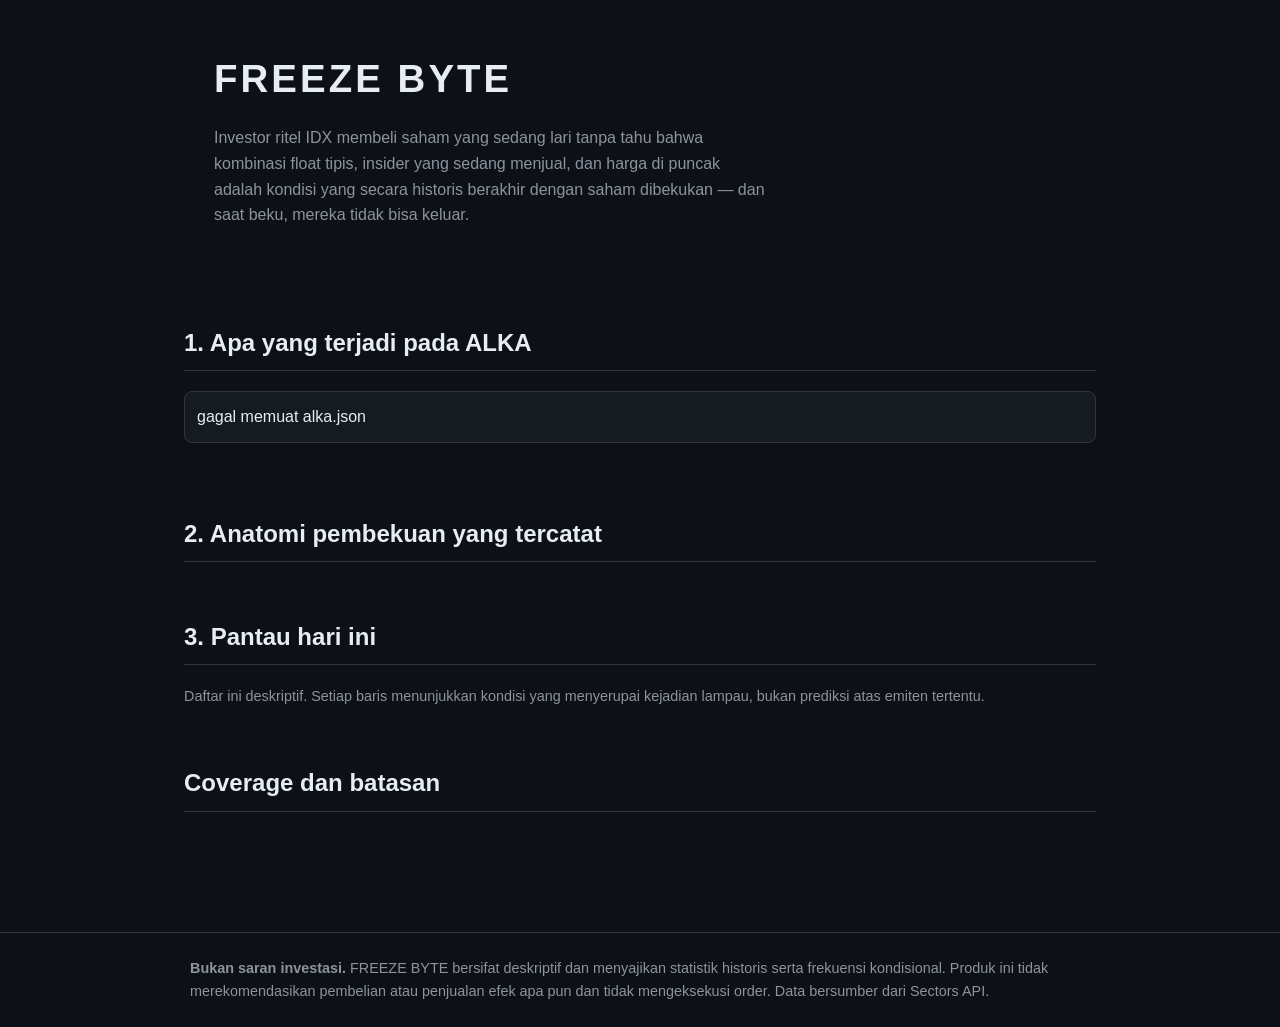
==== site/index.html @ f123e3d3 "feat: add ALKA case study section with hand-rolled SVG chart Co-Authored-By: Claude Opus 5 <noreply@" ====
<!DOCTYPE html>
<html lang="id">
<head>
  <meta charset="utf-8">
  <meta name="viewport" content="width=device-width, initial-scale=1">
  <title>FREEZE BYTE — anatomi suspensi perdagangan IDX</title>
  <link rel="stylesheet" href="style.css">
</head>
<body>
  <header class="site-header">
    <h1>FREEZE BYTE</h1>
    <p class="tagline">
      Investor ritel IDX membeli saham yang sedang lari tanpa tahu bahwa kombinasi
      float tipis, insider yang sedang menjual, dan harga di puncak adalah kondisi
      yang secara historis berakhir dengan saham dibekukan &mdash; dan saat beku,
      mereka tidak bisa keluar.
    </p>
  </header>

  <main>
    <section id="case-study">
      <h2>1. Apa yang terjadi pada ALKA</h2>
      <div id="alka-chart" class="chart-slot">Memuat data&hellip;</div>
      <div id="alka-annotations" class="annotations"></div>
    </section>

    <section id="anatomy">
      <h2>2. Anatomi pembekuan yang tercatat</h2>
      <div id="reason-distribution"></div>
      <div id="regulatory-context"></div>
      <div id="distribution-compare"></div>
      <div id="event-table"></div>
    </section>

    <section id="watchlist">
      <h2>3. Pantau hari ini</h2>
      <p class="caveat">
        Daftar ini deskriptif. Setiap baris menunjukkan kondisi yang menyerupai
        kejadian lampau, bukan prediksi atas emiten tertentu.
      </p>
      <div id="watchlist-table"></div>
    </section>

    <section id="coverage">
      <h2>Coverage dan batasan</h2>
      <div id="coverage-report"></div>
    </section>
  </main>

  <footer>
    <p class="disclaimer">
      <strong>Bukan saran investasi.</strong> FREEZE BYTE bersifat deskriptif dan
      menyajikan statistik historis serta frekuensi kondisional. Produk ini tidak
      merekomendasikan pembelian atau penjualan efek apa pun dan tidak mengeksekusi
      order. Data bersumber dari Sectors API.
    </p>
  </footer>

  <script src="chart.js"></script>
  <script src="app.js"></script>
</body>
</html>
---- site/style.css ----
:root {
  --bg: #0d1117;
  --panel: #161b22;
  --ink: #e6edf3;
  --muted: #8b949e;
  --line: #58a6ff;
  --confirmed: rgba(248, 81, 73, 0.22);
  --inferred: rgba(139, 148, 158, 0.16);
  --border: #30363d;
}

* { box-sizing: border-box; }

body {
  margin: 0;
  background: var(--bg);
  color: var(--ink);
  font: 16px/1.6 -apple-system, BlinkMacSystemFont, "Segoe UI", Roboto, sans-serif;
}

.site-header { padding: 48px 24px 24px; max-width: 900px; margin: 0 auto; }
.site-header h1 { font-size: 2.4rem; letter-spacing: 0.08em; margin: 0 0 12px; }
.tagline { color: var(--muted); max-width: 62ch; }

main { max-width: 960px; margin: 0 auto; padding: 0 24px 64px; }
section { margin: 56px 0; }
section h2 { border-bottom: 1px solid var(--border); padding-bottom: 8px; }

.chart-slot { background: var(--panel); border: 1px solid var(--border); border-radius: 8px; padding: 12px; }
.price-chart { width: 100%; height: auto; }
.price-line { fill: none; stroke: var(--line); stroke-width: 2; }
.price-dot { fill: var(--line); opacity: 0.55; }
.grid { stroke: var(--border); stroke-width: 1; }
.axis-label { fill: var(--muted); font-size: 11px; }
.axis-label.y { text-anchor: end; }
.axis-label.x { text-anchor: middle; }

.freeze-band.confirmed { fill: var(--confirmed); }
.freeze-band.inferred { fill: var(--inferred); stroke: var(--muted); stroke-dasharray: 4 4; }
.freeze-label { fill: var(--muted); font-size: 10px; text-anchor: middle; }

.annotations { display: flex; gap: 16px; flex-wrap: wrap; margin-top: 16px; }
.annotation {
  background: var(--panel); border: 1px solid var(--border);
  border-radius: 8px; padding: 12px 16px; min-width: 180px;
}
.annotation .value { font-size: 1.5rem; font-weight: 600; }
.annotation .label { color: var(--muted); font-size: 0.85rem; }

table { width: 100%; border-collapse: collapse; font-size: 0.9rem; }
th, td { text-align: left; padding: 8px; border-bottom: 1px solid var(--border); }
th { color: var(--muted); font-weight: 500; }

.chip {
  display: inline-block; padding: 2px 8px; margin: 2px;
  border: 1px solid var(--border); border-radius: 999px; font-size: 0.75rem;
}
.chip.now { border-style: dashed; color: var(--muted); }

.caveat, .disclaimer { color: var(--muted); font-size: 0.9rem; }
.insufficient { color: var(--muted); font-style: italic; }

footer { border-top: 1px solid var(--border); padding: 24px; }
footer .disclaimer { max-width: 900px; margin: 0 auto; }
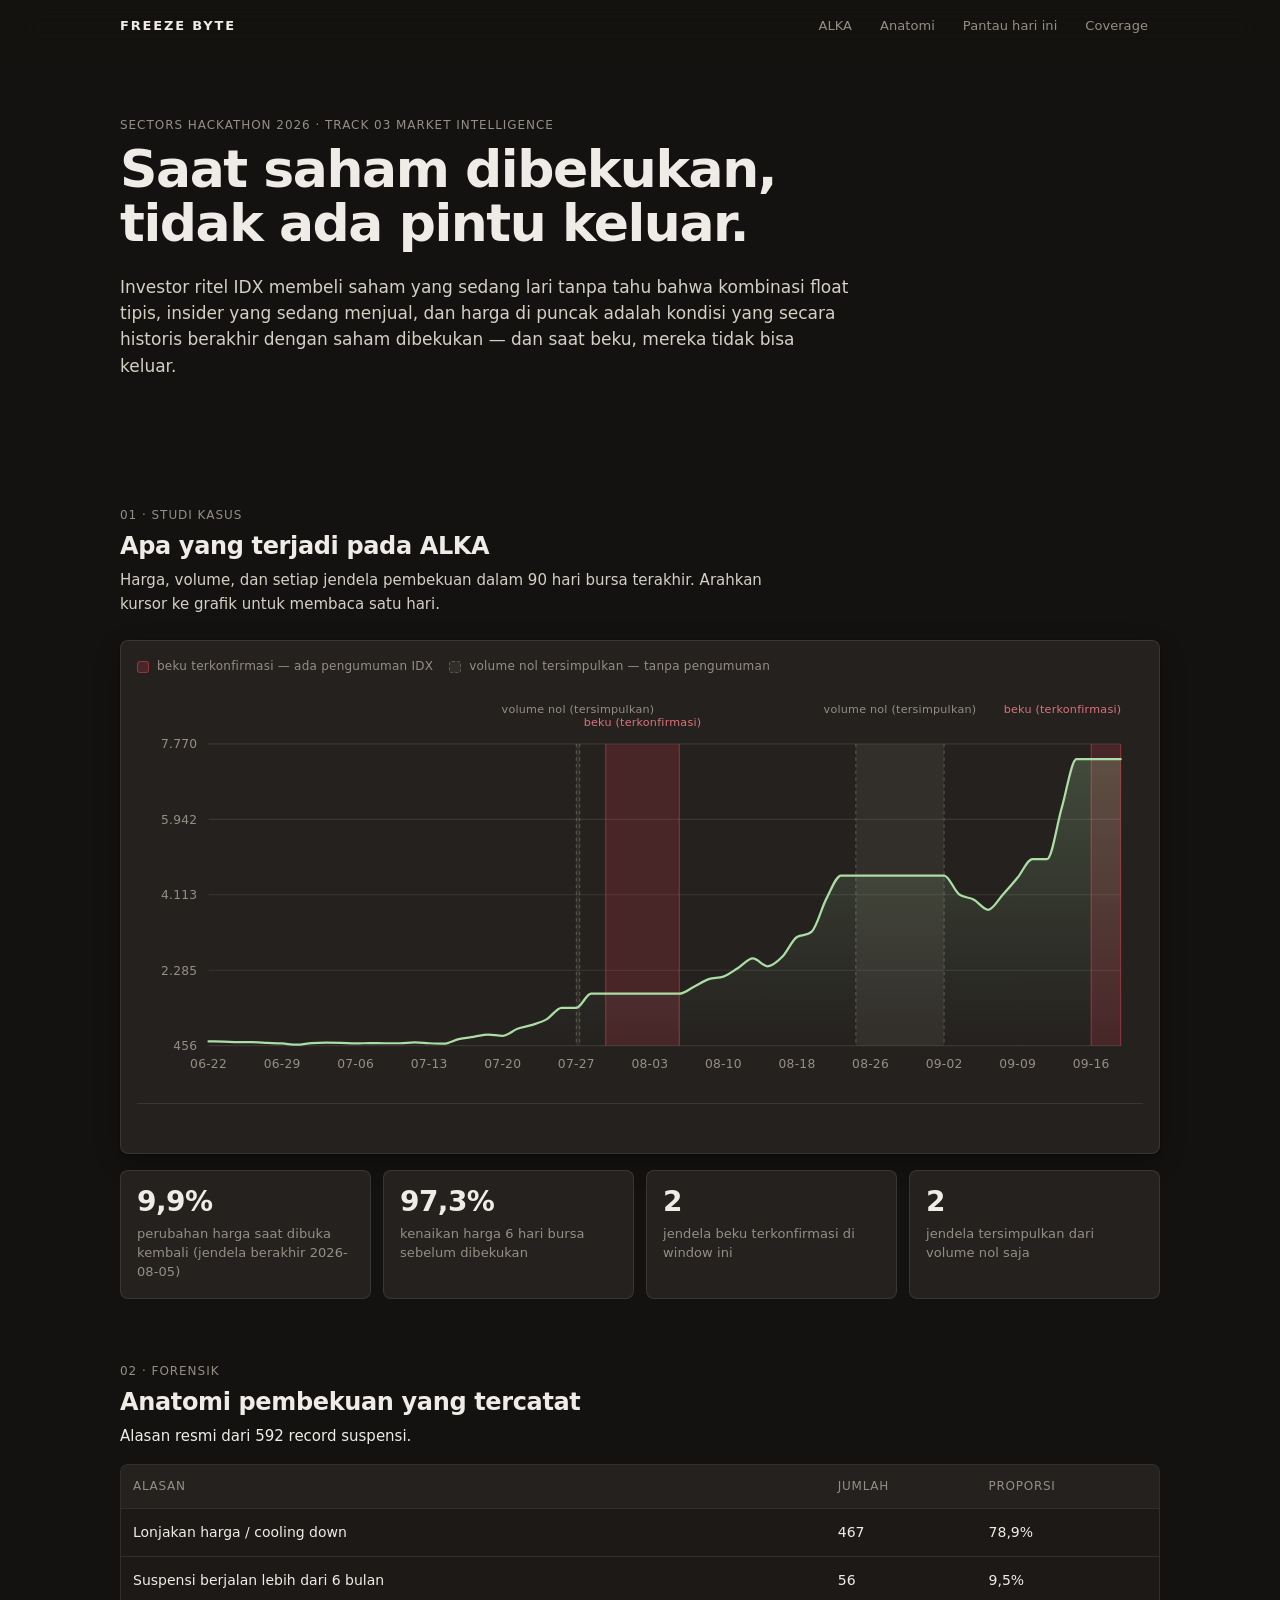
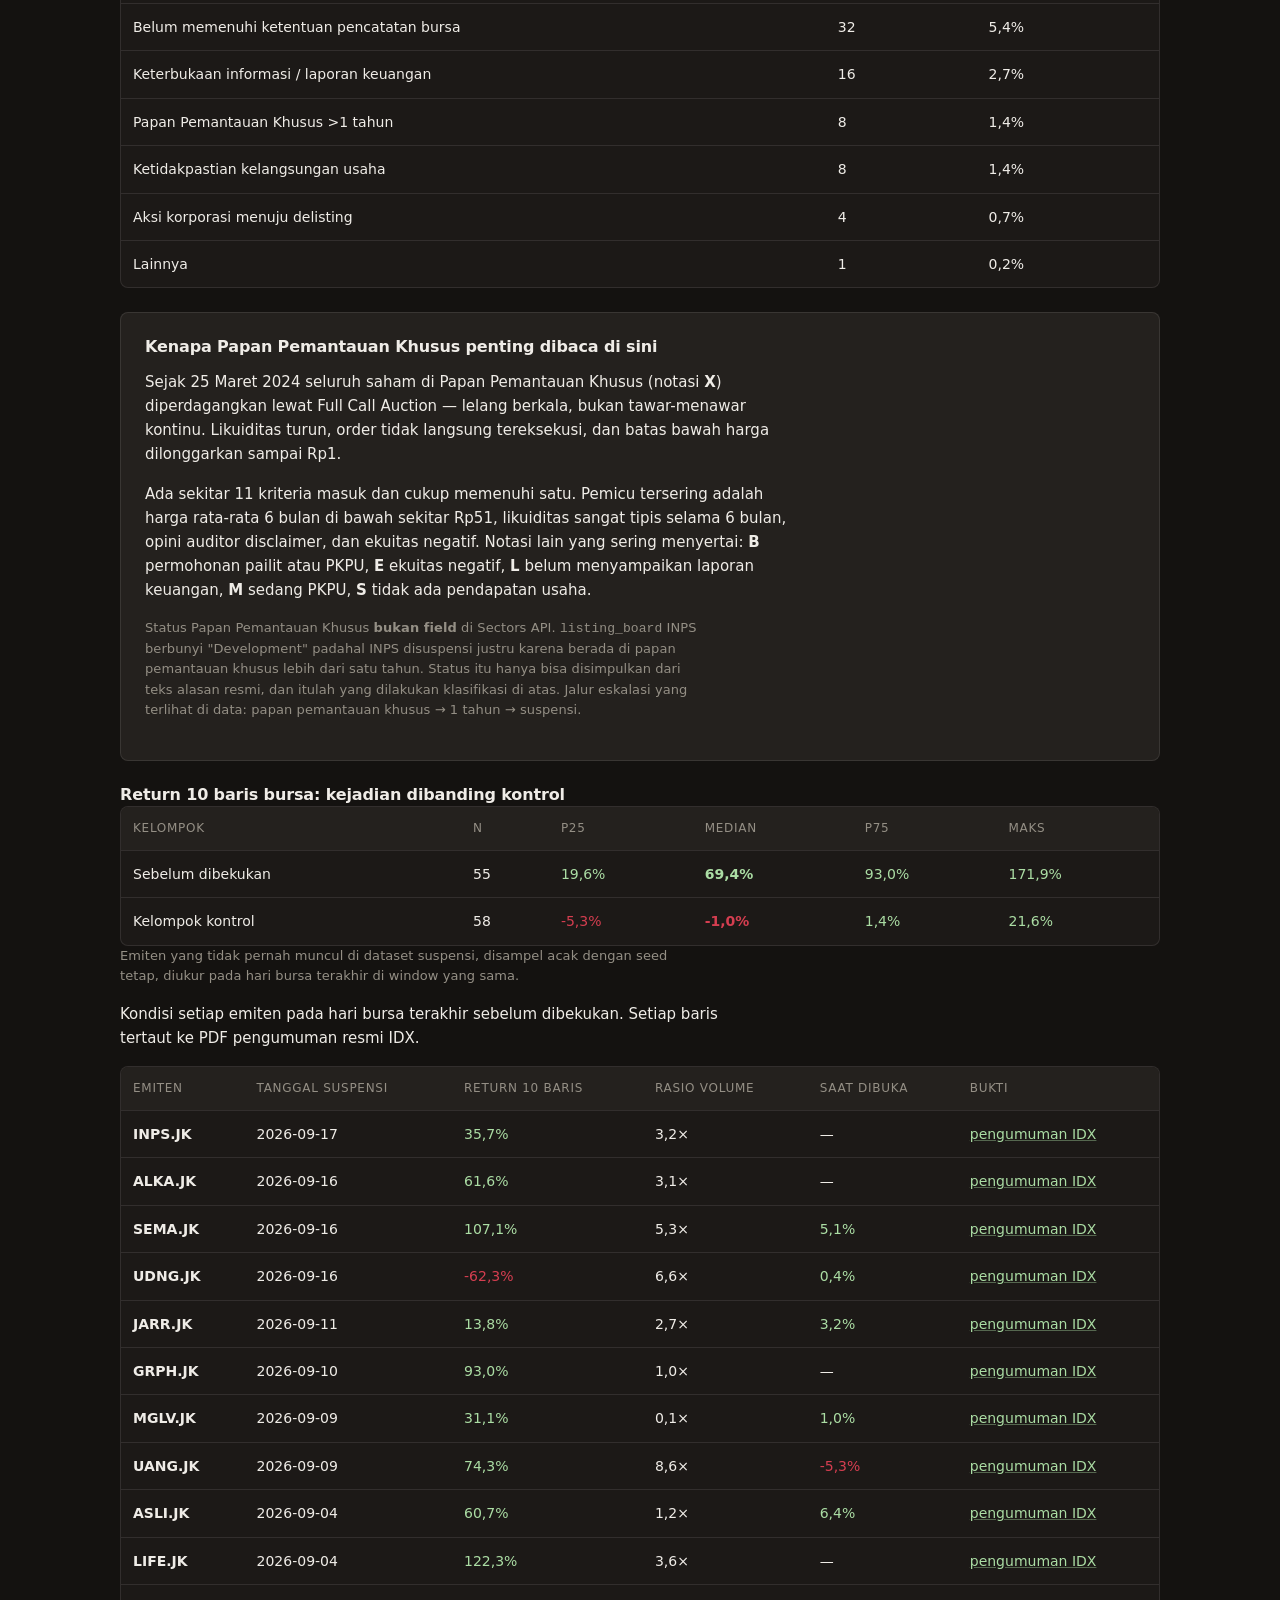
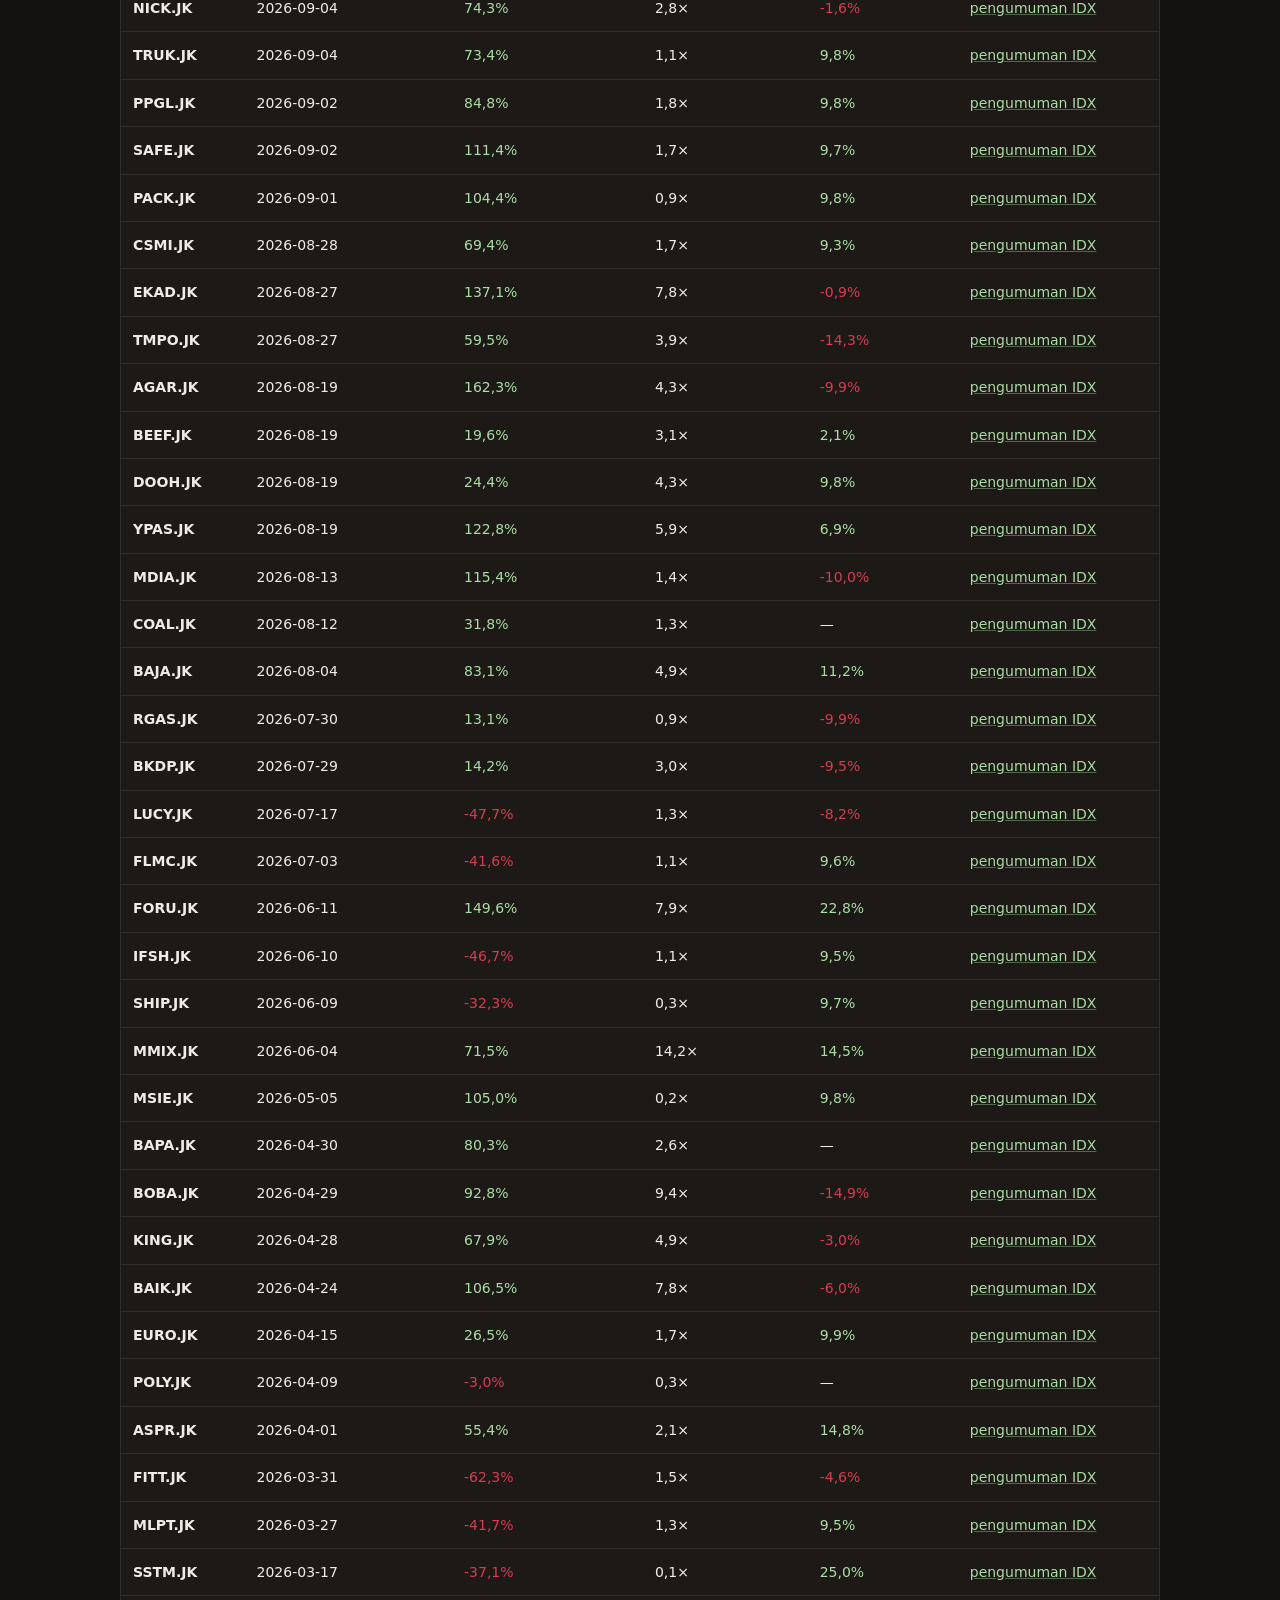
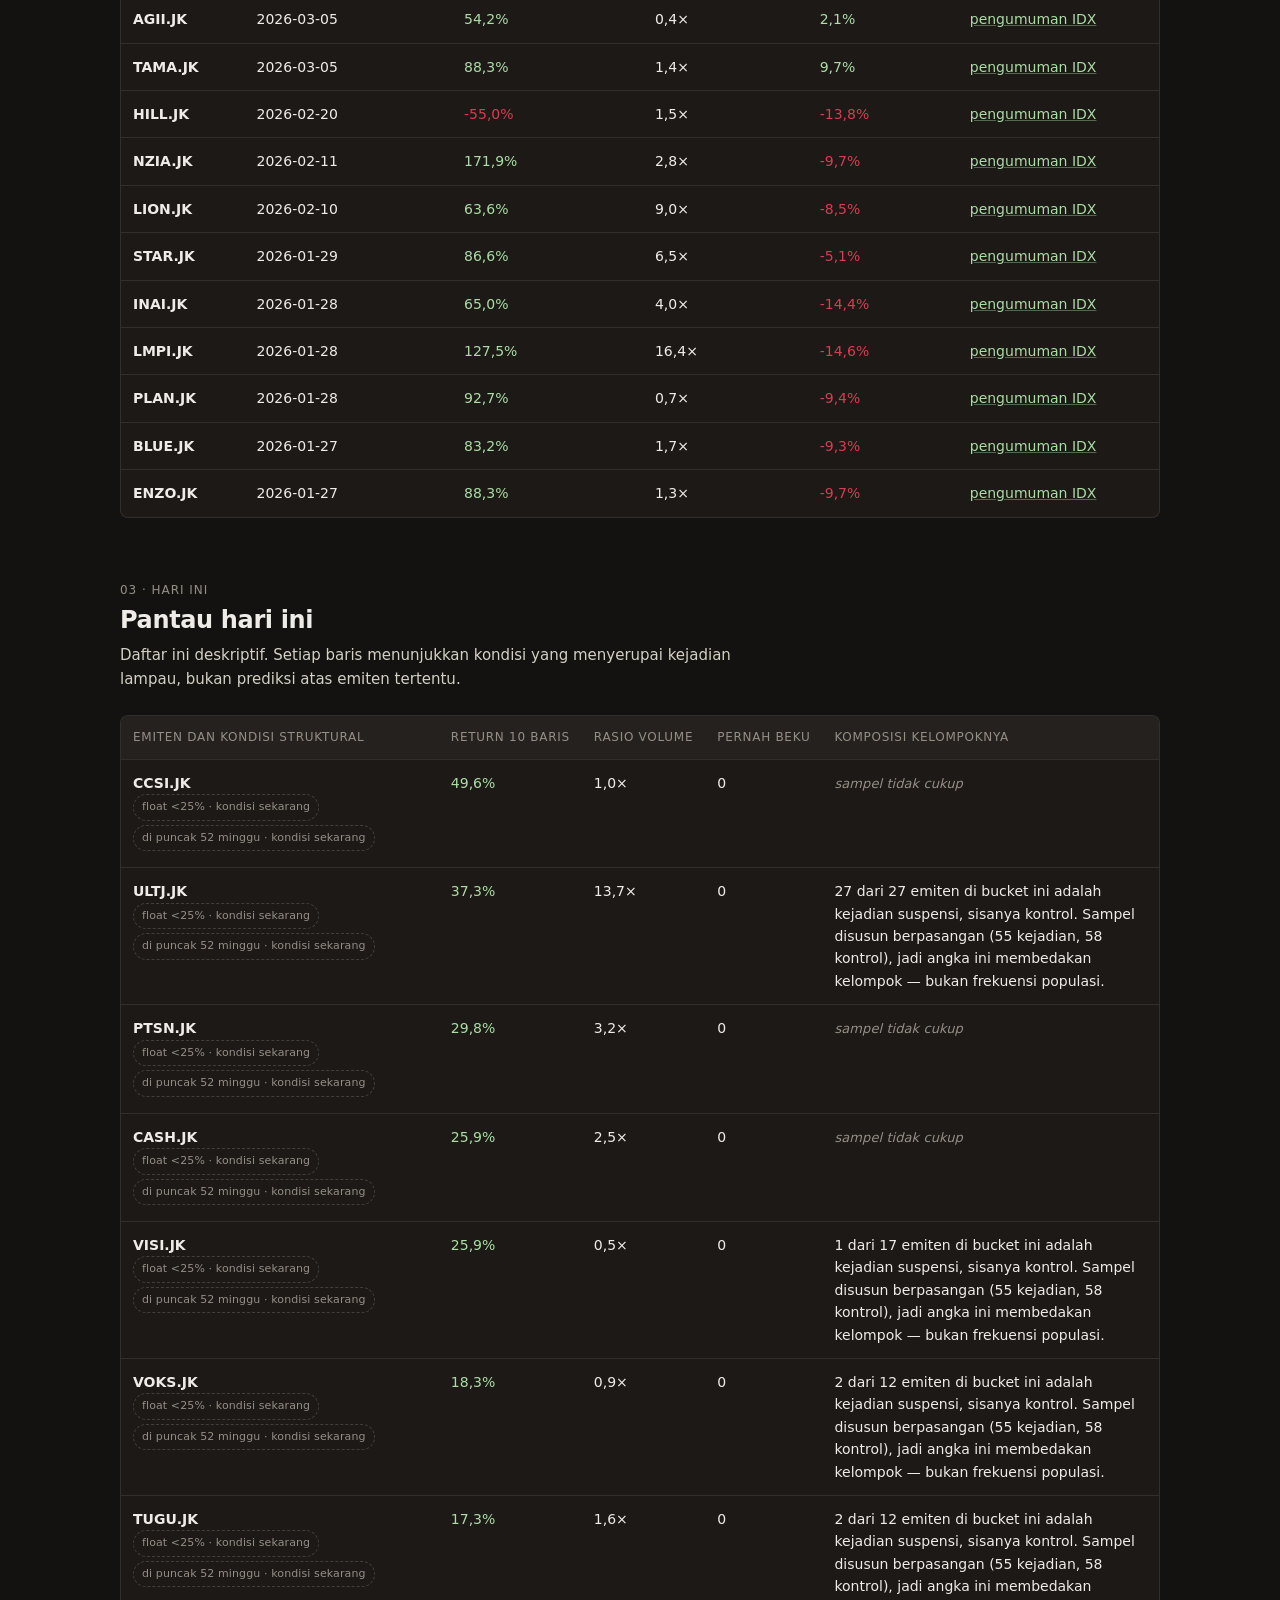
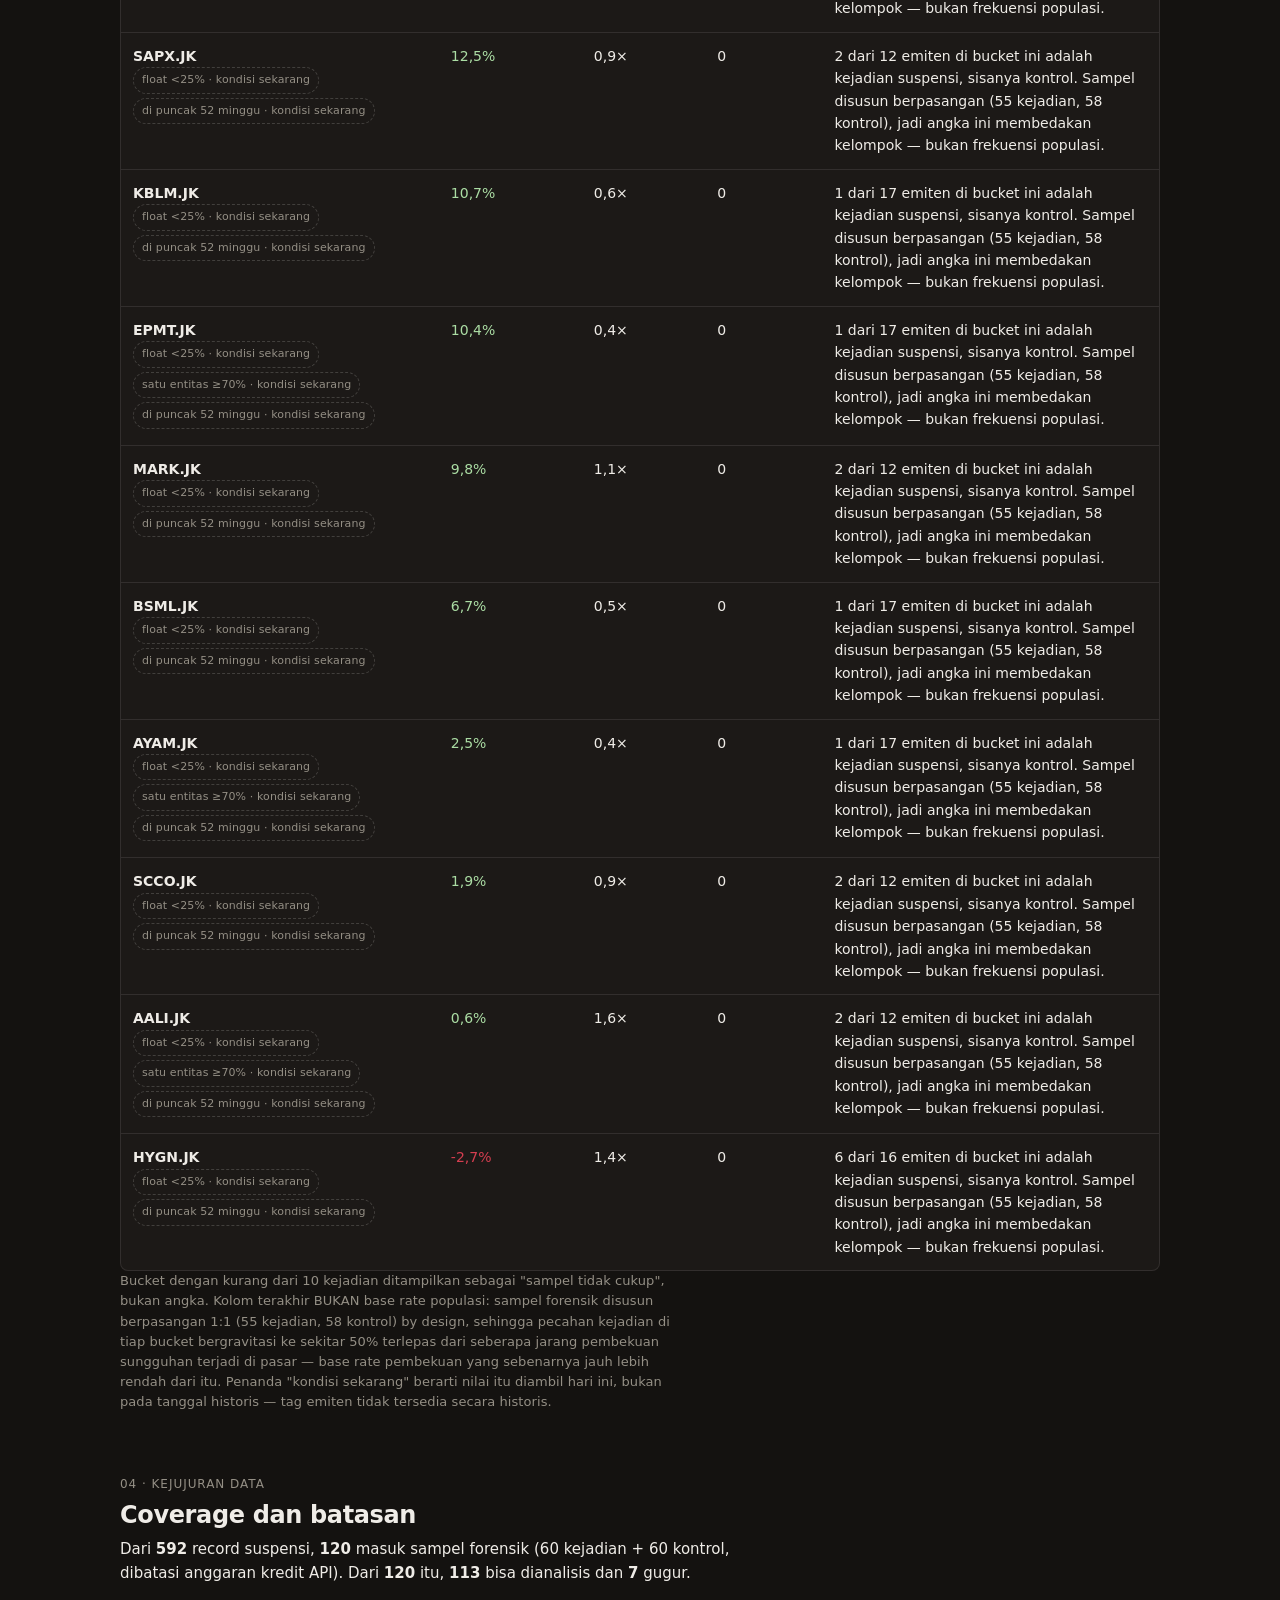
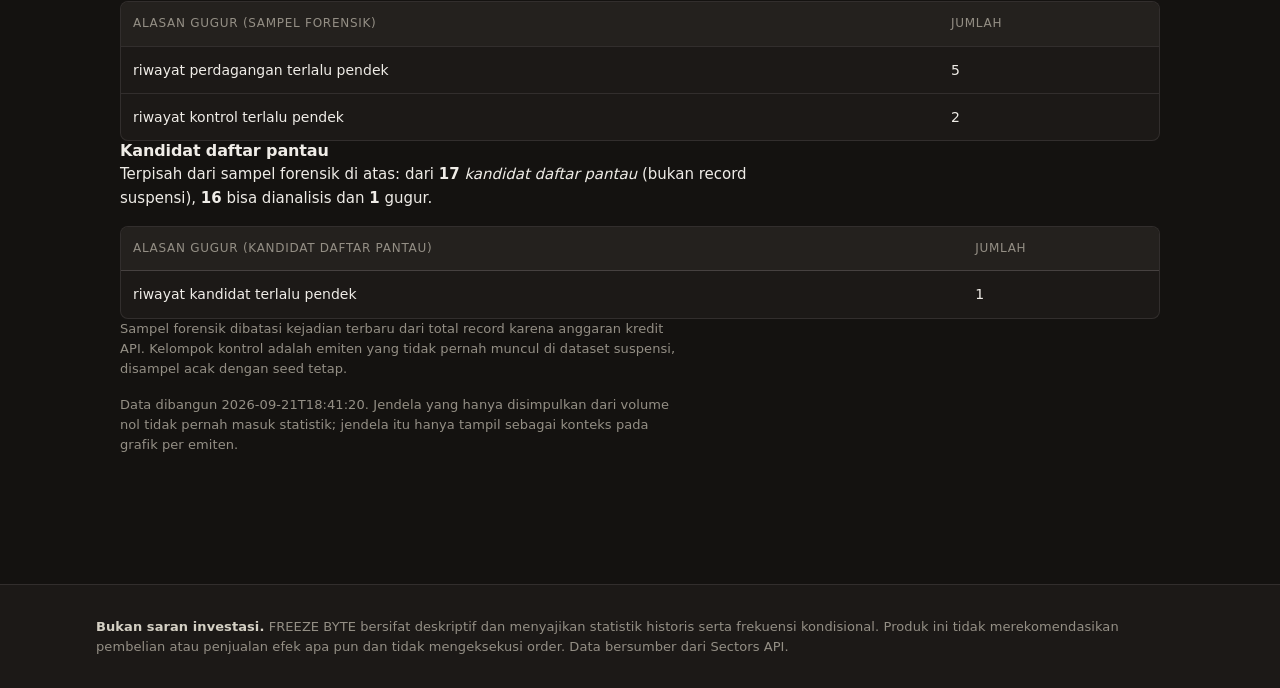
==== commit d4e7dbb3: "feat(site): rebuild the visual system on warm-dark tokens and Apple motion rules The palette was Git" ====
--- a/site/index.html
+++ b/site/index.html
@@ -3,13 +3,28 @@
 <head>
   <meta charset="utf-8">
   <meta name="viewport" content="width=device-width, initial-scale=1">
+  <meta name="color-scheme" content="dark">
   <title>FREEZE BYTE — anatomi suspensi perdagangan IDX</title>
   <link rel="stylesheet" href="style.css">
+  <link rel="icon" href="data:,">
 </head>
 <body>
-  <header class="site-header">
-    <h1>FREEZE BYTE</h1>
-    <p class="tagline">
+  <nav class="site-nav" aria-label="Bagian halaman">
+    <div class="nav-inner">
+      <a class="wordmark" href="#top">FREEZE BYTE</a>
+      <div class="nav-links">
+        <a href="#case-study">ALKA</a>
+        <a href="#anatomy">Anatomi</a>
+        <a href="#watchlist">Pantau hari ini</a>
+        <a href="#coverage">Coverage</a>
+      </div>
+    </div>
+  </nav>
+
+  <header class="hero" id="top">
+    <p class="eyebrow">Sectors Hackathon 2026 &middot; Track 03 Market Intelligence</p>
+    <h1 class="display">Saat saham dibekukan,<br>tidak ada pintu keluar.</h1>
+    <p class="lede">
       Investor ritel IDX membeli saham yang sedang lari tanpa tahu bahwa kombinasi
       float tipis, insider yang sedang menjual, dan harga di puncak adalah kondisi
       yang secara historis berakhir dengan saham dibekukan &mdash; dan saat beku,
@@ -19,13 +34,26 @@
 
   <main>
     <section id="case-study">
-      <h2>1. Apa yang terjadi pada ALKA</h2>
-      <div id="alka-chart" class="chart-slot">Memuat data&hellip;</div>
+      <p class="eyebrow">01 &middot; Studi kasus</p>
+      <h2>Apa yang terjadi pada ALKA</h2>
+      <p class="section-intro">
+        Harga, volume, dan setiap jendela pembekuan dalam 90 hari bursa terakhir.
+        Arahkan kursor ke grafik untuk membaca satu hari.
+      </p>
+      <div class="chart-slot">
+        <div class="chart-legend">
+          <span><i class="swatch confirmed"></i> beku terkonfirmasi &mdash; ada pengumuman IDX</span>
+          <span><i class="swatch inferred"></i> volume nol tersimpulkan &mdash; tanpa pengumuman</span>
+        </div>
+        <div id="alka-chart">Memuat data&hellip;</div>
+        <div id="alka-readout" class="readout"></div>
+      </div>
       <div id="alka-annotations" class="annotations"></div>
     </section>
 
     <section id="anatomy">
-      <h2>2. Anatomi pembekuan yang tercatat</h2>
+      <p class="eyebrow">02 &middot; Forensik</p>
+      <h2>Anatomi pembekuan yang tercatat</h2>
       <div id="reason-distribution"></div>
       <div id="regulatory-context"></div>
       <div id="distribution-compare"></div>
@@ -33,8 +61,9 @@
     </section>
 
     <section id="watchlist">
-      <h2>3. Pantau hari ini</h2>
-      <p class="caveat">
+      <p class="eyebrow">03 &middot; Hari ini</p>
+      <h2>Pantau hari ini</h2>
+      <p class="section-intro">
         Daftar ini deskriptif. Setiap baris menunjukkan kondisi yang menyerupai
         kejadian lampau, bukan prediksi atas emiten tertentu.
       </p>
@@ -42,6 +71,7 @@
     </section>
 
     <section id="coverage">
+      <p class="eyebrow">04 &middot; Kejujuran data</p>
       <h2>Coverage dan batasan</h2>
       <div id="coverage-report"></div>
     </section>
@@ -58,5 +88,6 @@
 
   <script src="chart.js"></script>
   <script src="app.js"></script>
+  <script src="nav.js"></script>
 </body>
 </html>
--- a/site/style.css
+++ b/site/style.css
@@ -1,64 +1,435 @@
+/* FREEZE BYTE — sistem visual.
+ *
+ * Palet diturunkan dari vibe Sectors: near-black yang HANGAT (#141210, bukan
+ * blue-black), off-white hangat, dan aksen keluarga Spectral. Tipografi dan
+ * material mengikuti prinsip Apple: tracking spesifik per ukuran, leading
+ * berbanding terbalik dengan ukuran, chrome translusen yang dilewati konten,
+ * dan gerak yang tunduk pada preferensi sistem.
+ *
+ * Font memakai system-ui, bukan webfont. Situs ini harus jalan dari clone
+ * bersih tanpa jaringan, jadi tidak ada CDN dan tidak ada file font.
+ */
+
 :root {
-  --bg: #0d1117;
-  --panel: #161b22;
-  --ink: #e6edf3;
-  --muted: #8b949e;
-  --line: #58a6ff;
-  --confirmed: rgba(248, 81, 73, 0.22);
-  --inferred: rgba(139, 148, 158, 0.16);
-  --border: #30363d;
+  /* Permukaan, dari paling dalam ke paling menonjol. */
+  --bg: #141210;
+  --bg-elev: #1c1917;
+  --surface: #24211e;
+  --surface-hi: #2b2724;
+
+  /* Tinta. Tiga tingkat saja; lebih dari itu hierarki jadi kabur. */
+  --ink: #efece7;
+  --ink-2: #d4d0c4;
+  --ink-3: #948f85;
+
+  --hairline: rgba(239, 236, 231, 0.10);
+  --hairline-hi: rgba(239, 236, 231, 0.18);
+
+  /* Aksen. Hijau sage untuk garis harga, merah untuk pembekuan resmi,
+   * amber untuk peringatan. Abu untuk yang hanya tersimpulkan -- statusnya
+   * memang lebih lemah, jadi warnanya juga harus lebih lemah. */
+  --accent: #abdda4;
+  --danger: #d53e50;
+  --warn: #fdaf61;
+
+  --band-confirmed: rgba(213, 62, 80, 0.20);
+  --band-confirmed-edge: rgba(213, 62, 80, 0.55);
+  --band-inferred: rgba(148, 143, 133, 0.12);
+  --band-inferred-edge: rgba(148, 143, 133, 0.45);
+
+  --radius: 8px;
+  --radius-sm: 6px;
+  --radius-pill: 999px;
+
+  /* Skala jarak 4px. Setiap nilai di bawah adalah kelipatannya, tidak ada
+   * angka yang muncul tanpa alasan. */
+  --s1: 0.25rem;
+  --s2: 0.5rem;
+  --s3: 0.75rem;
+  --s4: 1rem;
+  --s6: 1.5rem;
+  --s8: 2rem;
+  --s12: 3rem;
+  --s16: 4rem;
+
+  --measure: 68ch;
+  --shell: 68rem;
+
+  /* Spring kritis teredam: tegas, tanpa overshoot. Overshoot hanya pantas
+   * kalau gesturnya sendiri membawa momentum, dan halaman ini tidak punya. */
+  --ease: cubic-bezier(0.32, 0.72, 0, 1);
+  --fast: 140ms;
+  --slow: 320ms;
 }
 
 * { box-sizing: border-box; }
+
+html {
+  scroll-behavior: smooth;
+  /* Jangan sampai heading tersembunyi di balik chrome translusen saat
+   * melompat lewat anchor. */
+  scroll-padding-top: 5rem;
+}
 
 body {
   margin: 0;
   background: var(--bg);
   color: var(--ink);
-  font: 16px/1.6 -apple-system, BlinkMacSystemFont, "Segoe UI", Roboto, sans-serif;
-}
-
-.site-header { padding: 48px 24px 24px; max-width: 900px; margin: 0 auto; }
-.site-header h1 { font-size: 2.4rem; letter-spacing: 0.08em; margin: 0 0 12px; }
-.tagline { color: var(--muted); max-width: 62ch; }
-
-main { max-width: 960px; margin: 0 auto; padding: 0 24px 64px; }
-section { margin: 56px 0; }
-section h2 { border-bottom: 1px solid var(--border); padding-bottom: 8px; }
-
-.chart-slot { background: var(--panel); border: 1px solid var(--border); border-radius: 8px; padding: 12px; }
-.price-chart { width: 100%; height: auto; }
-.price-line { fill: none; stroke: var(--line); stroke-width: 2; }
-.price-dot { fill: var(--line); opacity: 0.55; }
-.grid { stroke: var(--border); stroke-width: 1; }
-.axis-label { fill: var(--muted); font-size: 11px; }
+  /* 15px, mengikuti Sectors. Semua jarak dalam rem supaya layout ikut
+   * membesar kalau pembaca menaikkan ukuran teks sistem. */
+  font: 0.9375rem/1.6 system-ui, -apple-system, "Segoe UI", sans-serif;
+  -webkit-font-smoothing: antialiased;
+  text-rendering: optimizeLegibility;
+}
+
+/* ---------- Tipografi ----------
+ * Tracking spesifik per ukuran: negatif saat besar, nol di body, sedikit
+ * positif saat kecil. Leading berbanding terbalik dengan ukuran. */
+
+h1, h2, h3 { font-weight: 600; margin: 0; }
+
+.display {
+  font-size: clamp(2.25rem, 5vw, 3.25rem);
+  line-height: 1.04;
+  letter-spacing: -0.028em;
+}
+
+h2 {
+  font-size: clamp(1.25rem, 2.2vw, 1.5rem);
+  line-height: 1.18;
+  letter-spacing: -0.015em;
+}
+
+h3 {
+  font-size: 1rem;
+  line-height: 1.3;
+  letter-spacing: -0.008em;
+}
+
+p { margin: 0 0 var(--s4); max-width: var(--measure); }
+
+.eyebrow {
+  font-size: 0.75rem;
+  line-height: 1.4;
+  letter-spacing: 0.08em;
+  text-transform: uppercase;
+  color: var(--ink-3);
+  margin: 0 0 var(--s2);
+}
+
+a { color: var(--accent); text-decoration-color: color-mix(in srgb, var(--accent) 40%, transparent); }
+a:hover { text-decoration-color: currentColor; }
+
+/* ---------- Chrome translusen ----------
+ * Konten lewat DI BAWAH nav, bukan didorong oleh strip opak. Pemisahnya
+ * gradien tipis di tepi gulir, bukan garis 1px. */
+
+.site-nav {
+  position: sticky;
+  top: 0;
+  z-index: 10;
+  background: color-mix(in srgb, var(--bg) 72%, transparent);
+  backdrop-filter: blur(20px) saturate(180%);
+  -webkit-backdrop-filter: blur(20px) saturate(180%);
+}
+
+.site-nav::after {
+  content: "";
+  position: absolute;
+  left: 0; right: 0; top: 100%;
+  height: var(--s4);
+  background: linear-gradient(to bottom, color-mix(in srgb, var(--bg) 80%, transparent), transparent);
+  pointer-events: none;
+}
+
+.nav-inner {
+  max-width: var(--shell);
+  margin: 0 auto;
+  padding: var(--s3) var(--s6);
+  display: flex;
+  align-items: center;
+  gap: var(--s6);
+}
+
+.wordmark {
+  font-size: 0.8125rem;
+  font-weight: 600;
+  letter-spacing: 0.14em;
+  color: var(--ink);
+  text-decoration: none;
+  white-space: nowrap;
+}
+
+.nav-links {
+  display: flex;
+  gap: var(--s1);
+  margin-left: auto;
+  overflow-x: auto;
+  scrollbar-width: none;
+}
+.nav-links::-webkit-scrollbar { display: none; }
+
+.nav-links a {
+  color: var(--ink-3);
+  text-decoration: none;
+  font-size: 0.8125rem;
+  letter-spacing: 0.004em;
+  padding: var(--s1) var(--s3);
+  border-radius: var(--radius-pill);
+  white-space: nowrap;
+  transition: color var(--fast) var(--ease), background var(--fast) var(--ease);
+}
+.nav-links a:hover { color: var(--ink-2); }
+/* Umpan balik hadir saat ditekan, bukan saat dilepas. */
+.nav-links a:active { background: var(--surface-hi); color: var(--ink); }
+.nav-links a[aria-current="true"] { color: var(--ink); background: var(--surface); }
+
+/* ---------- Tata letak ---------- */
+
+.hero {
+  max-width: var(--shell);
+  margin: 0 auto;
+  padding: var(--s16) var(--s6) var(--s12);
+}
+.hero .lede {
+  font-size: 1.0625rem;
+  line-height: 1.55;
+  color: var(--ink-2);
+  margin-top: var(--s6);
+}
+
+main { max-width: var(--shell); margin: 0 auto; padding: 0 var(--s6) var(--s16); }
+
+section { margin: var(--s16) 0; scroll-margin-top: 5rem; }
+section > h2 { margin-bottom: var(--s2); }
+.section-intro { color: var(--ink-2); margin-bottom: var(--s6); }
+
+/* ---------- Kartu ----------
+ * Permukaan lebih besar dibuat terbaca lebih tebal: blur lebih kuat dan
+ * bayangan lebih dalam daripada chip kecil. */
+
+.card, .chart-slot, .annotation, .panel {
+  background: var(--surface);
+  border: 1px solid var(--hairline);
+  border-radius: var(--radius);
+}
+
+.chart-slot {
+  padding: var(--s4);
+  box-shadow: 0 1px 2px rgba(0, 0, 0, 0.4), 0 8px 24px rgba(0, 0, 0, 0.28);
+}
+
+.annotations {
+  display: grid;
+  grid-template-columns: repeat(auto-fit, minmax(13rem, 1fr));
+  gap: var(--s3);
+  margin-top: var(--s4);
+}
+
+.annotation { padding: var(--s4); }
+.annotation .value {
+  font-size: 1.75rem;
+  line-height: 1.1;
+  letter-spacing: -0.02em;
+  font-weight: 600;
+  font-variant-numeric: tabular-nums;
+}
+.annotation .label {
+  color: var(--ink-3);
+  font-size: 0.8125rem;
+  line-height: 1.45;
+  letter-spacing: 0.006em;
+  margin-top: var(--s2);
+}
+
+.panel { padding: var(--s6); margin: var(--s6) 0; }
+.panel h3 { margin-bottom: var(--s3); }
+
+/* ---------- Grafik ---------- */
+
+.price-chart { width: 100%; height: auto; display: block; overflow: visible; }
+.price-line { fill: none; stroke: var(--accent); stroke-width: 2; stroke-linejoin: round; stroke-linecap: round; }
+.price-area { fill: url(#priceFill); }
+.grid { stroke: var(--hairline); stroke-width: 1; }
+.axis-label { fill: var(--ink-3); font-size: 11px; letter-spacing: 0.02em; }
 .axis-label.y { text-anchor: end; }
 .axis-label.x { text-anchor: middle; }
 
-.freeze-band.confirmed { fill: var(--confirmed); }
-.freeze-band.inferred { fill: var(--inferred); stroke: var(--muted); stroke-dasharray: 4 4; }
-.freeze-label { fill: var(--muted); font-size: 10px; text-anchor: middle; }
-
-.annotations { display: flex; gap: 16px; flex-wrap: wrap; margin-top: 16px; }
-.annotation {
-  background: var(--panel); border: 1px solid var(--border);
-  border-radius: 8px; padding: 12px 16px; min-width: 180px;
-}
-.annotation .value { font-size: 1.5rem; font-weight: 600; }
-.annotation .label { color: var(--muted); font-size: 0.85rem; }
-
-table { width: 100%; border-collapse: collapse; font-size: 0.9rem; }
-th, td { text-align: left; padding: 8px; border-bottom: 1px solid var(--border); }
-th { color: var(--muted); font-weight: 500; }
+.freeze-band.confirmed { fill: var(--band-confirmed); }
+.freeze-band.confirmed-edge { stroke: var(--band-confirmed-edge); stroke-width: 1; }
+.freeze-band.inferred { fill: var(--band-inferred); }
+.freeze-band.inferred-edge { stroke: var(--band-inferred-edge); stroke-width: 1; stroke-dasharray: 3 3; }
+
+.freeze-label { font-size: 10px; letter-spacing: 0.02em; text-anchor: middle; }
+.freeze-label.confirmed { fill: color-mix(in srgb, var(--danger) 70%, var(--ink)); }
+.freeze-label.inferred { fill: var(--ink-3); }
+
+.hit { fill: transparent; }
+.crosshair { stroke: var(--hairline-hi); stroke-width: 1; }
+.focus-dot { fill: var(--accent); stroke: var(--bg); stroke-width: 2; }
+
+.readout {
+  display: flex;
+  flex-wrap: wrap;
+  gap: var(--s4);
+  margin-top: var(--s3);
+  padding-top: var(--s3);
+  border-top: 1px solid var(--hairline);
+  font-size: 0.8125rem;
+  color: var(--ink-3);
+  letter-spacing: 0.006em;
+  min-height: 1.5rem;
+}
+.readout strong {
+  color: var(--ink);
+  font-weight: 600;
+  font-variant-numeric: tabular-nums;
+}
+
+.chart-legend {
+  display: flex;
+  flex-wrap: wrap;
+  gap: var(--s4);
+  margin-bottom: var(--s3);
+  font-size: 0.75rem;
+  color: var(--ink-3);
+  letter-spacing: 0.02em;
+}
+.chart-legend span { display: inline-flex; align-items: center; gap: var(--s2); }
+.swatch { width: 0.75rem; height: 0.75rem; border-radius: 3px; flex: none; }
+/* Swatch memakai warna band yang SUDAH dikomposit di atas permukaan kartu.
+ * Menaruh warna ber-alpha 0,12 langsung di sini membuat kotaknya terbaca
+ * sebagai kotak kosong, bukan sebagai contoh warna band. */
+.swatch.confirmed { background: #472728; border: 1px solid var(--band-confirmed-edge); }
+.swatch.inferred { background: #312e2a; border: 1px dashed var(--band-inferred-edge); }
+
+/* ---------- Tabel ---------- */
+
+.table-wrap {
+  border: 1px solid var(--hairline);
+  border-radius: var(--radius);
+  overflow: auto;
+  background: var(--bg-elev);
+}
+
+table { width: 100%; border-collapse: collapse; font-size: 0.875rem; }
+
+th, td {
+  text-align: left;
+  padding: var(--s3);
+  border-bottom: 1px solid var(--hairline);
+  vertical-align: top;
+}
+tbody tr:last-child td { border-bottom: 0; }
+
+thead th {
+  position: sticky;
+  top: 0;
+  background: var(--surface);
+  color: var(--ink-3);
+  font-weight: 500;
+  font-size: 0.75rem;
+  letter-spacing: 0.06em;
+  text-transform: uppercase;
+  white-space: nowrap;
+}
+
+td.num { font-variant-numeric: tabular-nums; white-space: nowrap; }
+.pos { color: var(--accent); }
+.neg { color: var(--danger); }
+
+tbody tr { transition: background var(--fast) var(--ease); }
+tbody tr:hover { background: color-mix(in srgb, var(--ink) 3%, transparent); }
+tbody tr:active { background: color-mix(in srgb, var(--ink) 6%, transparent); transition: none; }
+
+/* ---------- Chip ---------- */
 
 .chip {
-  display: inline-block; padding: 2px 8px; margin: 2px;
-  border: 1px solid var(--border); border-radius: 999px; font-size: 0.75rem;
-}
-.chip.now { border-style: dashed; color: var(--muted); }
-
-.caveat, .disclaimer { color: var(--muted); font-size: 0.9rem; }
-.insufficient { color: var(--muted); font-style: italic; }
-
-footer { border-top: 1px solid var(--border); padding: 24px; }
-footer .disclaimer { max-width: 900px; margin: 0 auto; }
+  display: inline-block;
+  padding: var(--s1) var(--s2);
+  margin: 0 var(--s1) var(--s1) 0;
+  border: 1px solid var(--hairline-hi);
+  border-radius: var(--radius-pill);
+  font-size: 0.6875rem;
+  line-height: 1.5;
+  letter-spacing: 0.01em;
+  color: var(--ink-2);
+  white-space: nowrap;
+}
+/* Garis putus menandai "kondisi sekarang" -- nilainya diambil hari ini,
+ * bukan pada tanggal historis. Perbedaan ini wajib terlihat. */
+.chip.now { border-style: dashed; color: var(--ink-3); }
+
+/* ---------- Teks sekunder ---------- */
+
+.caveat, .disclaimer, .insufficient {
+  color: var(--ink-3);
+  font-size: 0.8125rem;
+  line-height: 1.55;
+  letter-spacing: 0.006em;
+}
+.caveat { max-width: var(--measure); }
+.insufficient { font-style: italic; }
+
+.error-banner {
+  background: color-mix(in srgb, var(--danger) 16%, var(--bg));
+  color: color-mix(in srgb, var(--danger) 40%, var(--ink));
+  border: 1px solid color-mix(in srgb, var(--danger) 45%, transparent);
+  border-radius: var(--radius);
+  padding: var(--s3) var(--s4);
+  margin: var(--s4) 0;
+  font-size: 0.875rem;
+}
+
+footer {
+  border-top: 1px solid var(--hairline);
+  background: var(--bg-elev);
+  padding: var(--s8) var(--s6);
+}
+footer .disclaimer { max-width: var(--shell); margin: 0 auto; }
+footer strong { color: var(--ink-2); }
+
+/* ---------- Preferensi sistem ----------
+ * Tiga sinyal, ditangani terpisah. Reduced motion bukan berarti tanpa
+ * umpan balik -- perubahan warna tetap jalan, yang hilang hanya gerak. */
+
+@media (prefers-reduced-motion: reduce) {
+  html { scroll-behavior: auto; }
+  *, *::before, *::after {
+    animation-duration: 0.01ms !important;
+    animation-iteration-count: 1 !important;
+    transition-duration: 0.01ms !important;
+  }
+}
+
+@media (prefers-reduced-transparency: reduce) {
+  .site-nav {
+    background: var(--bg);
+    backdrop-filter: none;
+    -webkit-backdrop-filter: none;
+    border-bottom: 1px solid var(--hairline);
+  }
+  .site-nav::after { display: none; }
+}
+
+@media (prefers-contrast: more) {
+  :root {
+    --hairline: rgba(239, 236, 231, 0.30);
+    --hairline-hi: rgba(239, 236, 231, 0.45);
+    --ink-3: #b8b3a8;
+  }
+  .site-nav { background: var(--bg); backdrop-filter: none; -webkit-backdrop-filter: none; }
+  .chip { border-width: 1px; }
+}
+
+:focus-visible {
+  outline: 2px solid var(--accent);
+  outline-offset: 2px;
+  border-radius: var(--radius-sm);
+}
+
+@media (max-width: 40rem) {
+  .nav-inner, .hero, main { padding-left: var(--s4); padding-right: var(--s4); }
+  .hero { padding-top: var(--s12); padding-bottom: var(--s8); }
+  section { margin: var(--s12) 0; }
+}
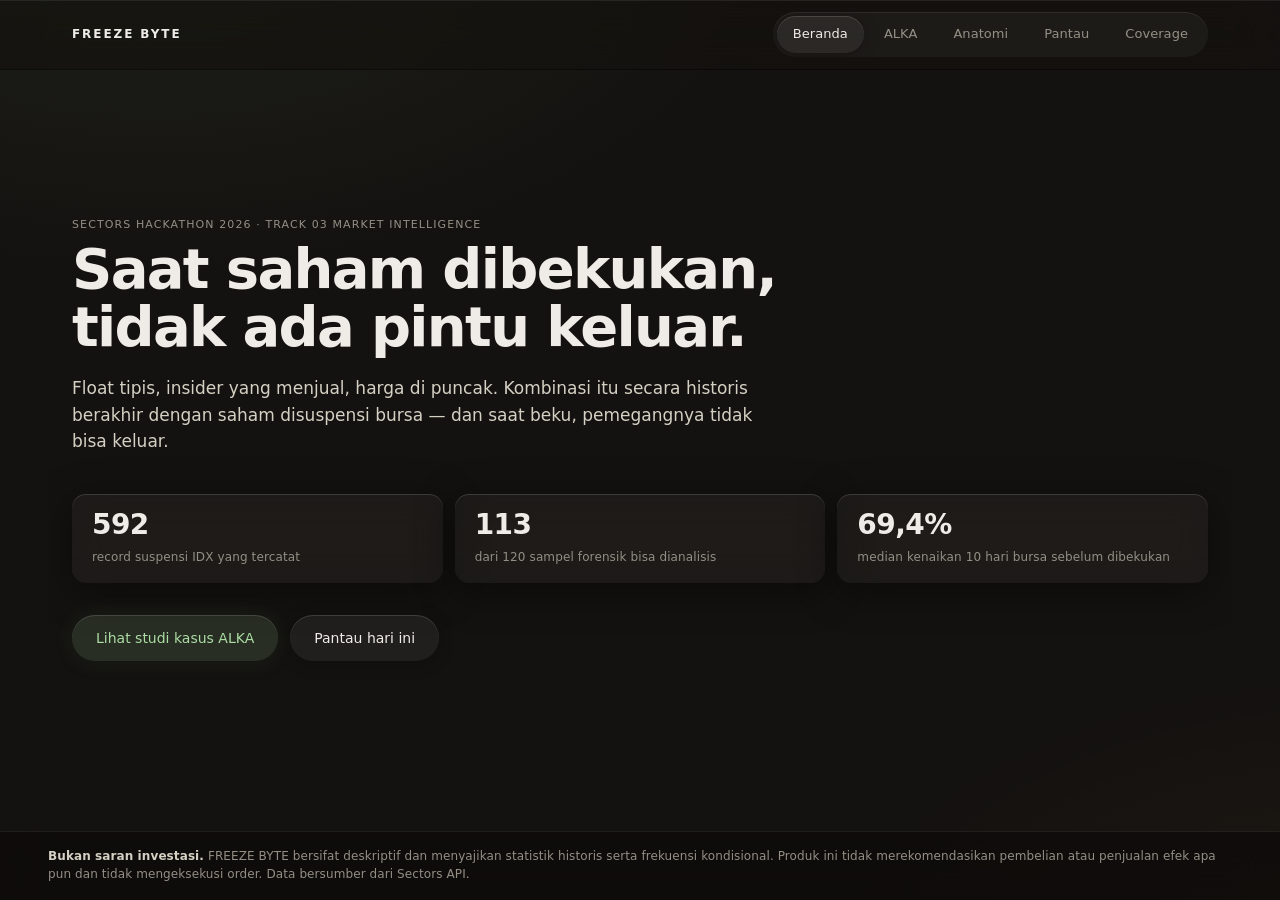
==== commit 4ccb6bd6: "feat(site): split the report into views so it stops arriving all at once The page was one 8,485px sc" ====
--- a/site/index.html
+++ b/site/index.html
@@ -9,38 +9,52 @@
   <link rel="icon" href="data:,">
 </head>
 <body>
-  <nav class="site-nav" aria-label="Bagian halaman">
-    <div class="nav-inner">
-      <a class="wordmark" href="#top">FREEZE BYTE</a>
-      <div class="nav-links">
-        <a href="#case-study">ALKA</a>
-        <a href="#anatomy">Anatomi</a>
-        <a href="#watchlist">Pantau hari ini</a>
-        <a href="#coverage">Coverage</a>
-      </div>
+  <div class="glow" aria-hidden="true"></div>
+
+  <header class="topbar">
+    <div class="topbar-inner">
+      <a class="wordmark" href="#beranda">FREEZE&nbsp;BYTE</a>
+      <nav class="segmented" aria-label="Bagian">
+        <a href="#beranda" data-view="beranda">Beranda</a>
+        <a href="#alka" data-view="alka">ALKA</a>
+        <a href="#anatomi" data-view="anatomi">Anatomi</a>
+        <a href="#pantau" data-view="pantau">Pantau</a>
+        <a href="#coverage" data-view="coverage">Coverage</a>
+      </nav>
     </div>
-  </nav>
-
-  <header class="hero" id="top">
-    <p class="eyebrow">Sectors Hackathon 2026 &middot; Track 03 Market Intelligence</p>
-    <h1 class="display">Saat saham dibekukan,<br>tidak ada pintu keluar.</h1>
-    <p class="lede">
-      Investor ritel IDX membeli saham yang sedang lari tanpa tahu bahwa kombinasi
-      float tipis, insider yang sedang menjual, dan harga di puncak adalah kondisi
-      yang secara historis berakhir dengan saham dibekukan &mdash; dan saat beku,
-      mereka tidak bisa keluar.
-    </p>
   </header>
 
-  <main>
-    <section id="case-study">
-      <p class="eyebrow">01 &middot; Studi kasus</p>
-      <h2>Apa yang terjadi pada ALKA</h2>
-      <p class="section-intro">
-        Harga, volume, dan setiap jendela pembekuan dalam 90 hari bursa terakhir.
-        Arahkan kursor ke grafik untuk membaca satu hari.
-      </p>
-      <div class="chart-slot">
+  <main class="stage">
+
+    <!-- ---------- Beranda ---------- -->
+    <section class="view" id="view-beranda" data-view="beranda" tabindex="-1">
+      <div class="hero">
+        <p class="eyebrow">Sectors Hackathon 2026 &middot; Track 03 Market Intelligence</p>
+        <h1 class="display">Saat saham dibekukan,<br>tidak ada pintu keluar.</h1>
+        <p class="lede">
+          Float tipis, insider yang menjual, harga di puncak. Kombinasi itu
+          secara historis berakhir dengan saham disuspensi bursa &mdash; dan
+          saat beku, pemegangnya tidak bisa keluar.
+        </p>
+        <div class="tiles" id="home-tiles"></div>
+        <div class="cta">
+          <a class="pill primary" href="#alka">Lihat studi kasus ALKA</a>
+          <a class="pill" href="#pantau">Pantau hari ini</a>
+        </div>
+      </div>
+    </section>
+
+    <!-- ---------- ALKA ---------- -->
+    <section class="view" id="view-alka" data-view="alka" tabindex="-1">
+      <div class="view-head">
+        <div>
+          <p class="eyebrow">01 &middot; Studi kasus</p>
+          <h2>Apa yang terjadi pada ALKA</h2>
+        </div>
+        <p class="view-note">90 hari bursa terakhir. Arahkan kursor ke grafik untuk membaca satu hari.</p>
+      </div>
+
+      <div class="panel chart-panel">
         <div class="chart-legend">
           <span><i class="swatch confirmed"></i> beku terkonfirmasi &mdash; ada pengumuman IDX</span>
           <span><i class="swatch inferred"></i> volume nol tersimpulkan &mdash; tanpa pengumuman</span>
@@ -48,36 +62,61 @@
         <div id="alka-chart">Memuat data&hellip;</div>
         <div id="alka-readout" class="readout"></div>
       </div>
-      <div id="alka-annotations" class="annotations"></div>
+
+      <div class="tiles" id="alka-annotations"></div>
     </section>
 
-    <section id="anatomy">
-      <p class="eyebrow">02 &middot; Forensik</p>
-      <h2>Anatomi pembekuan yang tercatat</h2>
-      <div id="reason-distribution"></div>
-      <div id="regulatory-context"></div>
-      <div id="distribution-compare"></div>
-      <div id="event-table"></div>
+    <!-- ---------- Anatomi ---------- -->
+    <section class="view" id="view-anatomi" data-view="anatomi" tabindex="-1">
+      <div class="view-head">
+        <div>
+          <p class="eyebrow">02 &middot; Forensik</p>
+          <h2>Anatomi pembekuan yang tercatat</h2>
+        </div>
+        <nav class="segmented sub" aria-label="Tampilan anatomi">
+          <a href="#anatomi/alasan" data-tab="alasan">Alasan resmi</a>
+          <a href="#anatomi/banding" data-tab="banding">Kejadian vs kontrol</a>
+          <a href="#anatomi/kejadian" data-tab="kejadian">Daftar kejadian</a>
+          <a href="#anatomi/ppk" data-tab="ppk">Papan Pemantauan Khusus</a>
+        </nav>
+      </div>
+
+      <div class="tab-panel" data-tab="alasan"><div id="reason-distribution"></div></div>
+      <div class="tab-panel" data-tab="banding"><div id="distribution-compare"></div></div>
+      <div class="tab-panel" data-tab="kejadian"><div id="event-table"></div></div>
+      <div class="tab-panel" data-tab="ppk"><div id="regulatory-context"></div></div>
     </section>
 
-    <section id="watchlist">
-      <p class="eyebrow">03 &middot; Hari ini</p>
-      <h2>Pantau hari ini</h2>
-      <p class="section-intro">
-        Daftar ini deskriptif. Setiap baris menunjukkan kondisi yang menyerupai
-        kejadian lampau, bukan prediksi atas emiten tertentu.
-      </p>
+    <!-- ---------- Pantau ---------- -->
+    <section class="view" id="view-pantau" data-view="pantau" tabindex="-1">
+      <div class="view-head">
+        <div>
+          <p class="eyebrow">03 &middot; Hari ini</p>
+          <h2>Pantau hari ini</h2>
+        </div>
+        <p class="view-note">
+          Deskriptif, bukan prediksi. Setiap kartu menunjukkan kondisi yang
+          menyerupai kejadian lampau.
+        </p>
+      </div>
       <div id="watchlist-table"></div>
     </section>
 
-    <section id="coverage">
-      <p class="eyebrow">04 &middot; Kejujuran data</p>
-      <h2>Coverage dan batasan</h2>
+    <!-- ---------- Coverage ---------- -->
+    <section class="view" id="view-coverage" data-view="coverage" tabindex="-1">
+      <div class="view-head">
+        <div>
+          <p class="eyebrow">04 &middot; Kejujuran data</p>
+          <h2>Coverage dan batasan</h2>
+        </div>
+        <p class="view-note">Berapa yang bisa dianalisis, berapa yang gugur, dan kenapa.</p>
+      </div>
       <div id="coverage-report"></div>
     </section>
+
   </main>
 
-  <footer>
+  <footer class="footnote">
     <p class="disclaimer">
       <strong>Bukan saran investasi.</strong> FREEZE BYTE bersifat deskriptif dan
       menyajikan statistik historis serta frekuensi kondisional. Produk ini tidak
@@ -88,6 +127,6 @@
 
   <script src="chart.js"></script>
   <script src="app.js"></script>
-  <script src="nav.js"></script>
+  <script src="views.js"></script>
 </body>
 </html>
--- a/site/style.css
+++ b/site/style.css
@@ -1,33 +1,46 @@
 /* FREEZE BYTE — sistem visual.
  *
- * Palet diturunkan dari vibe Sectors: near-black yang HANGAT (#141210, bukan
- * blue-black), off-white hangat, dan aksen keluarga Spectral. Tipografi dan
- * material mengikuti prinsip Apple: tracking spesifik per ukuran, leading
- * berbanding terbalik dengan ukuran, chrome translusen yang dilewati konten,
- * dan gerak yang tunduk pada preferensi sistem.
+ * Palet: near-black HANGAT (#141210) turunan Sectors, bukan blue-black, dengan
+ * aksen keluarga Spectral. Struktur permukaan: kaca bertingkat di atas latar
+ * gelap — tiap permukaan punya rim spekular di tepi atas, garis 1px tempat
+ * cahaya tersangkut di bibir material. Tanpa rim itu yang terbaca cuma kotak
+ * transparan, bukan kaca.
  *
- * Font memakai system-ui, bukan webfont. Situs ini harus jalan dari clone
- * bersih tanpa jaringan, jadi tidak ada CDN dan tidak ada file font.
+ * Halaman ini shell ber-view, bukan satu gulungan panjang: satu layar satu
+ * gagasan, dan sisa informasinya dipanggil lewat nav, tidak ditumpahkan
+ * sekaligus.
+ *
+ * Font memakai system-ui. Situs wajib terbuka dari clone bersih tanpa
+ * jaringan, jadi tidak ada webfont dan tidak ada CDN.
  */
 
 :root {
-  /* Permukaan, dari paling dalam ke paling menonjol. */
   --bg: #141210;
-  --bg-elev: #1c1917;
-  --surface: #24211e;
-  --surface-hi: #2b2724;
-
-  /* Tinta. Tiga tingkat saja; lebih dari itu hierarki jadi kabur. */
+  --bg-deep: #0d0b0a;
+
+  /* Tingkat kaca. Angka alpha-nya kecil dengan sengaja: yang membuat
+   * permukaan terbaca bukan isinya, melainkan rim dan bayangannya. */
+  --glass-1: rgba(255, 255, 255, 0.04);
+  --glass-2: rgba(255, 255, 255, 0.06);
+  --glass-3: rgba(255, 255, 255, 0.09);
+
+  --rim: inset 0 1px 0 rgba(255, 255, 255, 0.14);
+  --rim-soft: inset 0 1px 0 rgba(255, 255, 255, 0.08);
+  --rim-under: inset 0 -1px 0 rgba(255, 255, 255, 0.05);
+
+  /* Bayangan berpasangan menurut ketebalan: makin besar permukaan, makin
+   * dalam bayangannya dan makin kuat rim atasnya. */
+  --lift-chip: 0 2px 16px rgba(0, 0, 0, 0.25), var(--rim);
+  --lift-card: 0 8px 40px rgba(0, 0, 0, 0.45), var(--rim);
+  --lift-panel: 0 24px 80px rgba(0, 0, 0, 0.5), var(--rim), var(--rim-under);
+
+  --edge: rgba(255, 255, 255, 0.10);
+  --edge-hi: rgba(255, 255, 255, 0.18);
+
   --ink: #efece7;
   --ink-2: #d4d0c4;
   --ink-3: #948f85;
 
-  --hairline: rgba(239, 236, 231, 0.10);
-  --hairline-hi: rgba(239, 236, 231, 0.18);
-
-  /* Aksen. Hijau sage untuk garis harga, merah untuk pembekuan resmi,
-   * amber untuk peringatan. Abu untuk yang hanya tersimpulkan -- statusnya
-   * memang lebih lemah, jadi warnanya juga harus lebih lemah. */
   --accent: #abdda4;
   --danger: #d53e50;
   --warn: #fdaf61;
@@ -37,49 +50,54 @@
   --band-inferred: rgba(148, 143, 133, 0.12);
   --band-inferred-edge: rgba(148, 143, 133, 0.45);
 
-  --radius: 8px;
-  --radius-sm: 6px;
-  --radius-pill: 999px;
-
-  /* Skala jarak 4px. Setiap nilai di bawah adalah kelipatannya, tidak ada
-   * angka yang muncul tanpa alasan. */
-  --s1: 0.25rem;
-  --s2: 0.5rem;
-  --s3: 0.75rem;
-  --s4: 1rem;
-  --s6: 1.5rem;
-  --s8: 2rem;
-  --s12: 3rem;
-  --s16: 4rem;
-
-  --measure: 68ch;
-  --shell: 68rem;
-
-  /* Spring kritis teredam: tegas, tanpa overshoot. Overshoot hanya pantas
-   * kalau gesturnya sendiri membawa momentum, dan halaman ini tidak punya. */
-  --ease: cubic-bezier(0.32, 0.72, 0, 1);
-  --fast: 140ms;
-  --slow: 320ms;
+  --r-pill: 999px;
+  --r-lg: 22px;
+  --r-md: 14px;
+  --r-sm: 9px;
+
+  --s1: 0.25rem; --s2: 0.5rem;  --s3: 0.75rem; --s4: 1rem;
+  --s5: 1.25rem; --s6: 1.5rem;  --s8: 2rem;    --s10: 2.5rem;
+  --s12: 3rem;   --s16: 4rem;
+
+  --measure: 64ch;
+  --shell: 74rem;
+
+  /* Expo-out: melesat lalu mengendap. Masuk boleh sedikit lebih lama dari
+   * keluar -- yang keluar tugasnya minggir, bukan tampil. */
+  --ease-enter: cubic-bezier(0.16, 1, 0.3, 1);
+  --ease-exit: cubic-bezier(0.4, 0, 0.6, 1);
+  --ease-std: cubic-bezier(0.4, 0, 0.2, 1);
+  --t-in: 260ms;
+  --t-out: 140ms;
+  --t-hover: 200ms;
 }
 
 * { box-sizing: border-box; }
 
-html {
-  scroll-behavior: smooth;
-  /* Jangan sampai heading tersembunyi di balik chrome translusen saat
-   * melompat lewat anchor. */
-  scroll-padding-top: 5rem;
-}
+html { scroll-behavior: smooth; }
 
 body {
   margin: 0;
+  min-height: 100dvh;
+  display: flex;
+  flex-direction: column;
   background: var(--bg);
   color: var(--ink);
-  /* 15px, mengikuti Sectors. Semua jarak dalam rem supaya layout ikut
-   * membesar kalau pembaca menaikkan ukuran teks sistem. */
   font: 0.9375rem/1.6 system-ui, -apple-system, "Segoe UI", sans-serif;
   -webkit-font-smoothing: antialiased;
-  text-rendering: optimizeLegibility;
+  overflow-x: hidden;
+}
+
+/* Glow ambient. Diam saat konten bergerak -- fixed, bukan ikut gulir, dan
+ * tidak berdenyut: osilasi lambat di halaman data terbaca sebagai alarm. */
+.glow {
+  position: fixed;
+  inset: 0;
+  z-index: 0;
+  pointer-events: none;
+  background:
+    radial-gradient(70rem 40rem at 12% -10%, rgba(171, 221, 164, 0.07), transparent 60%),
+    radial-gradient(60rem 36rem at 105% 110%, rgba(253, 175, 97, 0.05), transparent 55%);
 }
 
 /* ---------- Tipografi ----------
@@ -89,168 +107,261 @@
 h1, h2, h3 { font-weight: 600; margin: 0; }
 
 .display {
-  font-size: clamp(2.25rem, 5vw, 3.25rem);
-  line-height: 1.04;
-  letter-spacing: -0.028em;
-}
-
-h2 {
-  font-size: clamp(1.25rem, 2.2vw, 1.5rem);
-  line-height: 1.18;
-  letter-spacing: -0.015em;
-}
-
-h3 {
-  font-size: 1rem;
-  line-height: 1.3;
-  letter-spacing: -0.008em;
-}
+  font-size: clamp(2.125rem, 5.2vw, 3.5rem);
+  line-height: 1.03;
+  letter-spacing: -0.03em;
+}
+
+h2 { font-size: clamp(1.1875rem, 2.2vw, 1.5rem); line-height: 1.18; letter-spacing: -0.015em; }
+h3 { font-size: 0.9375rem; line-height: 1.35; letter-spacing: -0.006em; }
 
 p { margin: 0 0 var(--s4); max-width: var(--measure); }
 
 .eyebrow {
-  font-size: 0.75rem;
+  font-size: 0.6875rem;
   line-height: 1.4;
-  letter-spacing: 0.08em;
+  letter-spacing: 0.1em;
   text-transform: uppercase;
   color: var(--ink-3);
   margin: 0 0 var(--s2);
 }
 
-a { color: var(--accent); text-decoration-color: color-mix(in srgb, var(--accent) 40%, transparent); }
+a { color: var(--accent); text-decoration-color: rgba(171, 221, 164, 0.4); }
 a:hover { text-decoration-color: currentColor; }
 
-/* ---------- Chrome translusen ----------
- * Konten lewat DI BAWAH nav, bukan didorong oleh strip opak. Pemisahnya
- * gradien tipis di tepi gulir, bukan garis 1px. */
-
-.site-nav {
+/* ---------- Topbar ---------- */
+
+.topbar {
   position: sticky;
   top: 0;
-  z-index: 10;
-  background: color-mix(in srgb, var(--bg) 72%, transparent);
-  backdrop-filter: blur(20px) saturate(180%);
-  -webkit-backdrop-filter: blur(20px) saturate(180%);
-}
-
-.site-nav::after {
-  content: "";
-  position: absolute;
-  left: 0; right: 0; top: 100%;
-  height: var(--s4);
-  background: linear-gradient(to bottom, color-mix(in srgb, var(--bg) 80%, transparent), transparent);
-  pointer-events: none;
-}
-
-.nav-inner {
+  z-index: 20;
+  flex: none;
+  background: rgba(20, 18, 16, 0.62);
+  backdrop-filter: blur(24px) saturate(170%);
+  -webkit-backdrop-filter: blur(24px) saturate(170%);
+  box-shadow: var(--rim-soft), 0 1px 0 rgba(0, 0, 0, 0.5);
+}
+
+.topbar-inner {
   max-width: var(--shell);
   margin: 0 auto;
   padding: var(--s3) var(--s6);
   display: flex;
   align-items: center;
-  gap: var(--s6);
+  gap: var(--s5);
 }
 
 .wordmark {
-  font-size: 0.8125rem;
-  font-weight: 600;
-  letter-spacing: 0.14em;
+  font-size: 0.75rem;
+  font-weight: 700;
+  letter-spacing: 0.16em;
   color: var(--ink);
   text-decoration: none;
   white-space: nowrap;
 }
 
-.nav-links {
+/* Segmented control. Pill, karena bentuk itu yang membaca sebagai "pilih
+ * salah satu" -- bukan "tautan ke tempat lain". */
+.segmented {
   display: flex;
   gap: var(--s1);
   margin-left: auto;
+  padding: var(--s1);
+  border-radius: var(--r-pill);
+  background: var(--glass-1);
+  box-shadow: var(--rim-soft);
   overflow-x: auto;
   scrollbar-width: none;
-}
-.nav-links::-webkit-scrollbar { display: none; }
-
-.nav-links a {
+  max-width: 100%;
+}
+.segmented::-webkit-scrollbar { display: none; }
+
+.segmented a {
   color: var(--ink-3);
   text-decoration: none;
   font-size: 0.8125rem;
   letter-spacing: 0.004em;
-  padding: var(--s1) var(--s3);
-  border-radius: var(--radius-pill);
+  padding: var(--s2) var(--s4);
+  border-radius: var(--r-pill);
   white-space: nowrap;
-  transition: color var(--fast) var(--ease), background var(--fast) var(--ease);
-}
-.nav-links a:hover { color: var(--ink-2); }
+  transition: color var(--t-hover) var(--ease-std),
+              background var(--t-hover) var(--ease-std),
+              box-shadow var(--t-hover) var(--ease-std);
+}
+.segmented a:hover { color: var(--ink-2); }
 /* Umpan balik hadir saat ditekan, bukan saat dilepas. */
-.nav-links a:active { background: var(--surface-hi); color: var(--ink); }
-.nav-links a[aria-current="true"] { color: var(--ink); background: var(--surface); }
-
-/* ---------- Tata letak ---------- */
-
-.hero {
+.segmented a:active { background: var(--glass-3); transition: none; }
+.segmented a[aria-current="page"] {
+  color: var(--ink);
+  background: var(--glass-2);
+  box-shadow: var(--lift-chip);
+}
+
+.segmented.sub {
+  margin-left: 0;
+  background: transparent;
+  box-shadow: none;
+  padding: 0;
+}
+.segmented.sub a { font-size: 0.75rem; padding: var(--s1) var(--s3); }
+
+/* ---------- Stage dan view ----------
+ * Yang bergulir adalah view yang aktif, bukan halaman. Topbar dan footer
+ * tetap di tempat, jadi tidak ada gulungan sepanjang delapan ribu piksel. */
+
+.stage {
+  position: relative;
+  z-index: 1;
+  flex: 1;
+  min-height: 0;
+  display: flex;
+}
+
+.view {
+  display: none;
+  flex: 1;
+  min-height: 0;
+  overflow-y: auto;
+  overscroll-behavior: contain;
   max-width: var(--shell);
   margin: 0 auto;
-  padding: var(--s16) var(--s6) var(--s12);
+  width: 100%;
+  padding: var(--s8) var(--s6) var(--s10);
+  outline: none;
+}
+
+.view[data-active] {
+  display: block;
+  animation: view-in var(--t-in) var(--ease-enter) both;
+}
+
+@keyframes view-in {
+  from { opacity: 0; transform: translateY(8px) scale(0.994); }
+  to   { opacity: 1; transform: none; }
+}
+
+.view-head {
+  display: flex;
+  flex-wrap: wrap;
+  align-items: flex-end;
+  justify-content: space-between;
+  gap: var(--s4);
+  margin-bottom: var(--s6);
+}
+.view-note {
+  color: var(--ink-3);
+  font-size: 0.8125rem;
+  letter-spacing: 0.006em;
+  margin: 0;
+  max-width: 38ch;
+}
+
+/* ---------- Beranda ---------- */
+
+.hero {
+  min-height: calc(100dvh - 14rem);
+  display: flex;
+  flex-direction: column;
+  justify-content: center;
 }
 .hero .lede {
   font-size: 1.0625rem;
   line-height: 1.55;
   color: var(--ink-2);
+  margin-top: var(--s5);
+}
+
+.cta { display: flex; flex-wrap: wrap; gap: var(--s3); margin-top: var(--s8); }
+
+.pill {
+  display: inline-block;
+  padding: var(--s3) var(--s6);
+  border-radius: var(--r-pill);
+  background: var(--glass-2);
+  box-shadow: var(--lift-chip);
+  color: var(--ink);
+  text-decoration: none;
+  font-size: 0.875rem;
+  transition: background var(--t-hover) var(--ease-std),
+              box-shadow var(--t-hover) var(--ease-std);
+}
+.pill:hover { background: var(--glass-3); box-shadow: var(--lift-card); }
+.pill:active { background: var(--glass-3); transition: none; }
+.pill.primary {
+  background: rgba(171, 221, 164, 0.14);
+  /* Halo warna ikut menempel di bayangan, bukan jadi elemen sendiri. */
+  box-shadow: 0 2px 16px rgba(0, 0, 0, 0.25), 0 0 24px rgba(171, 221, 164, 0.10), var(--rim);
+  color: var(--accent);
+}
+.pill.primary:hover {
+  background: rgba(171, 221, 164, 0.20);
+  box-shadow: 0 8px 40px rgba(0, 0, 0, 0.45), 0 0 36px rgba(171, 221, 164, 0.16), var(--rim);
+}
+
+/* ---------- Kaca: kartu, panel, tile ---------- */
+
+.panel, .tile, .card {
+  background: var(--glass-1);
+  border-radius: var(--r-md);
+  box-shadow: var(--lift-card);
+  backdrop-filter: blur(16px) saturate(140%);
+  -webkit-backdrop-filter: blur(16px) saturate(140%);
+}
+
+.panel { padding: var(--s5); border-radius: var(--r-lg); box-shadow: var(--lift-panel); }
+.chart-panel { padding: var(--s4); }
+
+.tiles {
+  display: grid;
+  grid-template-columns: repeat(auto-fit, minmax(11rem, 1fr));
+  gap: var(--s3);
   margin-top: var(--s6);
 }
 
-main { max-width: var(--shell); margin: 0 auto; padding: 0 var(--s6) var(--s16); }
-
-section { margin: var(--s16) 0; scroll-margin-top: 5rem; }
-section > h2 { margin-bottom: var(--s2); }
-.section-intro { color: var(--ink-2); margin-bottom: var(--s6); }
-
-/* ---------- Kartu ----------
- * Permukaan lebih besar dibuat terbaca lebih tebal: blur lebih kuat dan
- * bayangan lebih dalam daripada chip kecil. */
-
-.card, .chart-slot, .annotation, .panel {
-  background: var(--surface);
-  border: 1px solid var(--hairline);
-  border-radius: var(--radius);
-}
-
-.chart-slot {
-  padding: var(--s4);
-  box-shadow: 0 1px 2px rgba(0, 0, 0, 0.4), 0 8px 24px rgba(0, 0, 0, 0.28);
-}
-
-.annotations {
-  display: grid;
-  grid-template-columns: repeat(auto-fit, minmax(13rem, 1fr));
-  gap: var(--s3);
-  margin-top: var(--s4);
-}
-
-.annotation { padding: var(--s4); }
-.annotation .value {
+.tile { padding: var(--s4) var(--s5); }
+.tile .value {
   font-size: 1.75rem;
   line-height: 1.1;
   letter-spacing: -0.02em;
   font-weight: 600;
   font-variant-numeric: tabular-nums;
 }
-.annotation .label {
-  color: var(--ink-3);
-  font-size: 0.8125rem;
+.tile .label {
+  color: var(--ink-3);
+  font-size: 0.75rem;
   line-height: 1.45;
-  letter-spacing: 0.006em;
+  letter-spacing: 0.01em;
   margin-top: var(--s2);
 }
 
-.panel { padding: var(--s6); margin: var(--s6) 0; }
-.panel h3 { margin-bottom: var(--s3); }
+/* Kaca menebal saat disentuh: rim, bayangan, dan isian naik bersamaan. */
+.card {
+  padding: var(--s4);
+  transition: background var(--t-hover) var(--ease-std),
+              box-shadow var(--t-hover) var(--ease-std),
+              transform var(--t-hover) var(--ease-std);
+}
+.card:hover {
+  background: var(--glass-2);
+  box-shadow: 0 12px 44px rgba(0, 0, 0, 0.5), inset 0 1px 0 rgba(255, 255, 255, 0.18);
+  transform: translateY(-1px);
+}
+.card:active { transform: none; transition: none; }
+
+/* ---------- Tab di dalam view ---------- */
+
+.tab-panel { display: none; }
+.tab-panel[data-active] {
+  display: block;
+  animation: view-in var(--t-in) var(--ease-enter) both;
+}
 
 /* ---------- Grafik ---------- */
 
 .price-chart { width: 100%; height: auto; display: block; overflow: visible; }
 .price-line { fill: none; stroke: var(--accent); stroke-width: 2; stroke-linejoin: round; stroke-linecap: round; }
 .price-area { fill: url(#priceFill); }
-.grid { stroke: var(--hairline); stroke-width: 1; }
+.grid { stroke: rgba(255, 255, 255, 0.07); stroke-width: 1; }
 .axis-label { fill: var(--ink-3); font-size: 11px; letter-spacing: 0.02em; }
 .axis-label.y { text-anchor: end; }
 .axis-label.x { text-anchor: middle; }
@@ -261,11 +372,11 @@
 .freeze-band.inferred-edge { stroke: var(--band-inferred-edge); stroke-width: 1; stroke-dasharray: 3 3; }
 
 .freeze-label { font-size: 10px; letter-spacing: 0.02em; text-anchor: middle; }
-.freeze-label.confirmed { fill: color-mix(in srgb, var(--danger) 70%, var(--ink)); }
+.freeze-label.confirmed { fill: #e8909a; }
 .freeze-label.inferred { fill: var(--ink-3); }
 
 .hit { fill: transparent; }
-.crosshair { stroke: var(--hairline-hi); stroke-width: 1; }
+.crosshair { stroke: var(--edge-hi); stroke-width: 1; }
 .focus-dot { fill: var(--accent); stroke: var(--bg); stroke-width: 2; }
 
 .readout {
@@ -274,17 +385,13 @@
   gap: var(--s4);
   margin-top: var(--s3);
   padding-top: var(--s3);
-  border-top: 1px solid var(--hairline);
+  border-top: 1px solid var(--edge);
   font-size: 0.8125rem;
   color: var(--ink-3);
   letter-spacing: 0.006em;
   min-height: 1.5rem;
 }
-.readout strong {
-  color: var(--ink);
-  font-weight: 600;
-  font-variant-numeric: tabular-nums;
-}
+.readout strong { color: var(--ink); font-weight: 600; font-variant-numeric: tabular-nums; }
 
 .chart-legend {
   display: flex;
@@ -297,27 +404,30 @@
 }
 .chart-legend span { display: inline-flex; align-items: center; gap: var(--s2); }
 .swatch { width: 0.75rem; height: 0.75rem; border-radius: 3px; flex: none; }
-/* Swatch memakai warna band yang SUDAH dikomposit di atas permukaan kartu.
- * Menaruh warna ber-alpha 0,12 langsung di sini membuat kotaknya terbaca
- * sebagai kotak kosong, bukan sebagai contoh warna band. */
-.swatch.confirmed { background: #472728; border: 1px solid var(--band-confirmed-edge); }
-.swatch.inferred { background: #312e2a; border: 1px dashed var(--band-inferred-edge); }
-
-/* ---------- Tabel ---------- */
+/* Warna band yang SUDAH dikomposit di atas permukaan kartu: alpha 0,12
+ * mentah di sini akan terbaca sebagai kotak kosong. */
+.swatch.confirmed { background: #3d2626; border: 1px solid var(--band-confirmed-edge); }
+.swatch.inferred { background: #2a2825; border: 1px dashed var(--band-inferred-edge); }
+
+/* ---------- Tabel ----------
+ * Tabel panjang bergulir DI DALAM panelnya sendiri dengan kepala lengket,
+ * supaya daftar 50 kejadian tidak memanjangkan halaman. */
 
 .table-wrap {
-  border: 1px solid var(--hairline);
-  border-radius: var(--radius);
+  border-radius: var(--r-md);
   overflow: auto;
-  background: var(--bg-elev);
-}
-
-table { width: 100%; border-collapse: collapse; font-size: 0.875rem; }
+  max-height: min(26rem, 56dvh);
+  background: rgba(0, 0, 0, 0.22);
+  box-shadow: var(--rim-soft);
+  overscroll-behavior: contain;
+}
+
+table { width: 100%; border-collapse: collapse; font-size: 0.8125rem; }
 
 th, td {
   text-align: left;
   padding: var(--s3);
-  border-bottom: 1px solid var(--hairline);
+  border-bottom: 1px solid var(--edge);
   vertical-align: top;
 }
 tbody tr:last-child td { border-bottom: 0; }
@@ -325,22 +435,77 @@
 thead th {
   position: sticky;
   top: 0;
-  background: var(--surface);
+  z-index: 1;
+  background: #1d1a18;
   color: var(--ink-3);
   font-weight: 500;
-  font-size: 0.75rem;
-  letter-spacing: 0.06em;
+  font-size: 0.6875rem;
+  letter-spacing: 0.07em;
   text-transform: uppercase;
   white-space: nowrap;
+  box-shadow: var(--rim-soft);
 }
 
 td.num { font-variant-numeric: tabular-nums; white-space: nowrap; }
+/* Warna hanya menegaskan tanda yang sudah tertulis di angkanya. */
 .pos { color: var(--accent); }
 .neg { color: var(--danger); }
 
-tbody tr { transition: background var(--fast) var(--ease); }
-tbody tr:hover { background: color-mix(in srgb, var(--ink) 3%, transparent); }
-tbody tr:active { background: color-mix(in srgb, var(--ink) 6%, transparent); transition: none; }
+tbody tr { transition: background var(--t-hover) var(--ease-std); }
+tbody tr:hover { background: rgba(255, 255, 255, 0.03); }
+tbody tr:active { background: rgba(255, 255, 255, 0.06); transition: none; }
+
+.row-count {
+  font-size: 0.75rem;
+  color: var(--ink-3);
+  letter-spacing: 0.01em;
+  margin: var(--s2) 0 0;
+}
+
+/* ---------- Grid kartu daftar pantau ---------- */
+
+.card-grid {
+  display: grid;
+  grid-template-columns: repeat(auto-fill, minmax(15rem, 1fr));
+  gap: var(--s3);
+  max-height: min(30rem, 58dvh);
+  overflow-y: auto;
+  overscroll-behavior: contain;
+  padding: var(--s1);
+  margin: calc(var(--s1) * -1);
+}
+
+.card .sym {
+  display: flex;
+  align-items: baseline;
+  justify-content: space-between;
+  gap: var(--s2);
+  margin-bottom: var(--s3);
+}
+.card .sym strong { font-size: 0.9375rem; letter-spacing: -0.01em; }
+.card .ret { font-size: 1.25rem; font-weight: 600; font-variant-numeric: tabular-nums; letter-spacing: -0.02em; }
+
+.card .meta {
+  display: flex;
+  gap: var(--s4);
+  font-size: 0.75rem;
+  color: var(--ink-3);
+  margin-bottom: var(--s3);
+  font-variant-numeric: tabular-nums;
+}
+
+.card details { margin-top: var(--s3); }
+.card summary {
+  cursor: pointer;
+  font-size: 0.75rem;
+  color: var(--ink-3);
+  letter-spacing: 0.01em;
+  list-style: none;
+}
+.card summary::-webkit-details-marker { display: none; }
+.card summary::after { content: " ↓"; }
+.card details[open] summary::after { content: " ↑"; }
+.card details p { font-size: 0.75rem; line-height: 1.5; color: var(--ink-3); margin: var(--s2) 0 0; }
 
 /* ---------- Chip ---------- */
 
@@ -348,8 +513,9 @@
   display: inline-block;
   padding: var(--s1) var(--s2);
   margin: 0 var(--s1) var(--s1) 0;
-  border: 1px solid var(--hairline-hi);
-  border-radius: var(--radius-pill);
+  border-radius: var(--r-pill);
+  background: var(--glass-1);
+  box-shadow: var(--rim-soft);
   font-size: 0.6875rem;
   line-height: 1.5;
   letter-spacing: 0.01em;
@@ -357,41 +523,65 @@
   white-space: nowrap;
 }
 /* Garis putus menandai "kondisi sekarang" -- nilainya diambil hari ini,
- * bukan pada tanggal historis. Perbedaan ini wajib terlihat. */
-.chip.now { border-style: dashed; color: var(--ink-3); }
+ * bukan pada tanggal historis. Perbedaan itu wajib terlihat. */
+.chip.now { border: 1px dashed var(--edge-hi); box-shadow: none; color: var(--ink-3); }
 
 /* ---------- Teks sekunder ---------- */
 
 .caveat, .disclaimer, .insufficient {
   color: var(--ink-3);
-  font-size: 0.8125rem;
+  font-size: 0.75rem;
   line-height: 1.55;
-  letter-spacing: 0.006em;
-}
-.caveat { max-width: var(--measure); }
+  letter-spacing: 0.008em;
+}
+.caveat { max-width: var(--measure); margin-top: var(--s3); }
 .insufficient { font-style: italic; }
 
 .error-banner {
-  background: color-mix(in srgb, var(--danger) 16%, var(--bg));
-  color: color-mix(in srgb, var(--danger) 40%, var(--ink));
-  border: 1px solid color-mix(in srgb, var(--danger) 45%, transparent);
-  border-radius: var(--radius);
+  background: rgba(213, 62, 80, 0.14);
+  color: #f0a5ad;
+  border-radius: var(--r-md);
+  box-shadow: var(--rim), 0 8px 32px rgba(0, 0, 0, 0.4);
   padding: var(--s3) var(--s4);
   margin: var(--s4) 0;
-  font-size: 0.875rem;
-}
-
-footer {
-  border-top: 1px solid var(--hairline);
-  background: var(--bg-elev);
-  padding: var(--s8) var(--s6);
-}
-footer .disclaimer { max-width: var(--shell); margin: 0 auto; }
-footer strong { color: var(--ink-2); }
+  font-size: 0.8125rem;
+}
+
+.footnote {
+  flex: none;
+  position: relative;
+  z-index: 1;
+  padding: var(--s4) var(--s6);
+  background: rgba(13, 11, 10, 0.72);
+  backdrop-filter: blur(20px) saturate(150%);
+  -webkit-backdrop-filter: blur(20px) saturate(150%);
+  box-shadow: var(--rim-soft);
+}
+.footnote .disclaimer { max-width: var(--shell); margin: 0 auto; }
+.footnote strong { color: var(--ink-2); }
+
+/* Scrollbar ikut jadi bagian material, bukan kontrol sistem yang nyelonong. */
+* { scrollbar-width: thin; scrollbar-color: rgba(255, 255, 255, 0.14) transparent; }
+::-webkit-scrollbar { width: 10px; height: 10px; }
+::-webkit-scrollbar-track { background: transparent; }
+::-webkit-scrollbar-thumb {
+  background: rgba(255, 255, 255, 0.10);
+  border-radius: var(--r-pill);
+  box-shadow: inset 0 1px 0 rgba(255, 255, 255, 0.10);
+}
+::-webkit-scrollbar-thumb:hover { background: rgba(255, 255, 255, 0.16); }
+
+:focus-visible { outline: 2px solid var(--accent); outline-offset: 2px; border-radius: var(--r-sm); }
+
+/* View difokuskan lewat skrip saat berpindah, semata supaya pembaca layar
+ * ikut berpindah. Itu memindahkan kursor baca, bukan menyorot kontrol, jadi
+ * cincinnya ditiadakan -- fokus papan ketik yang sebenarnya tetap terlihat
+ * pada tautan dan pengungkap di dalamnya. */
+.view:focus, .view:focus-visible { outline: none; }
 
 /* ---------- Preferensi sistem ----------
- * Tiga sinyal, ditangani terpisah. Reduced motion bukan berarti tanpa
- * umpan balik -- perubahan warna tetap jalan, yang hilang hanya gerak. */
+ * Tiga sinyal, ditangani terpisah, dan semuanya menyeluruh -- tidak ada
+ * animasi bernama yang lolos karena tidak ikut disebut. */
 
 @media (prefers-reduced-motion: reduce) {
   html { scroll-behavior: auto; }
@@ -400,36 +590,28 @@
     animation-iteration-count: 1 !important;
     transition-duration: 0.01ms !important;
   }
+  .view[data-active], .tab-panel[data-active] { animation: none; }
+  .card:hover { transform: none; }
 }
 
 @media (prefers-reduced-transparency: reduce) {
-  .site-nav {
-    background: var(--bg);
-    backdrop-filter: none;
-    -webkit-backdrop-filter: none;
-    border-bottom: 1px solid var(--hairline);
-  }
-  .site-nav::after { display: none; }
+  .topbar, .footnote { background: var(--bg-deep); backdrop-filter: none; -webkit-backdrop-filter: none; }
+  .panel, .tile, .card { background: #211e1b; backdrop-filter: none; -webkit-backdrop-filter: none; }
+  .glow { display: none; }
 }
 
 @media (prefers-contrast: more) {
-  :root {
-    --hairline: rgba(239, 236, 231, 0.30);
-    --hairline-hi: rgba(239, 236, 231, 0.45);
-    --ink-3: #b8b3a8;
-  }
-  .site-nav { background: var(--bg); backdrop-filter: none; -webkit-backdrop-filter: none; }
-  .chip { border-width: 1px; }
-}
-
-:focus-visible {
-  outline: 2px solid var(--accent);
-  outline-offset: 2px;
-  border-radius: var(--radius-sm);
-}
-
-@media (max-width: 40rem) {
-  .nav-inner, .hero, main { padding-left: var(--s4); padding-right: var(--s4); }
-  .hero { padding-top: var(--s12); padding-bottom: var(--s8); }
-  section { margin: var(--s12) 0; }
-}
+  :root { --edge: rgba(239, 236, 231, 0.3); --edge-hi: rgba(239, 236, 231, 0.45); --ink-3: #b8b3a8; }
+  .topbar, .footnote { background: var(--bg-deep); backdrop-filter: none; -webkit-backdrop-filter: none; }
+  .panel, .tile, .card { background: #211e1b; border: 1px solid var(--edge); backdrop-filter: none; }
+  .glow { display: none; }
+}
+
+@media (max-width: 52rem) {
+  .topbar-inner { flex-wrap: wrap; gap: var(--s3); padding: var(--s3) var(--s4); }
+  .segmented { margin-left: 0; width: 100%; }
+  .view { padding: var(--s6) var(--s4) var(--s8); }
+  .hero { min-height: 0; padding: var(--s6) 0; }
+  .view-head { flex-direction: column; align-items: flex-start; }
+  .card-grid, .table-wrap { max-height: none; }
+}
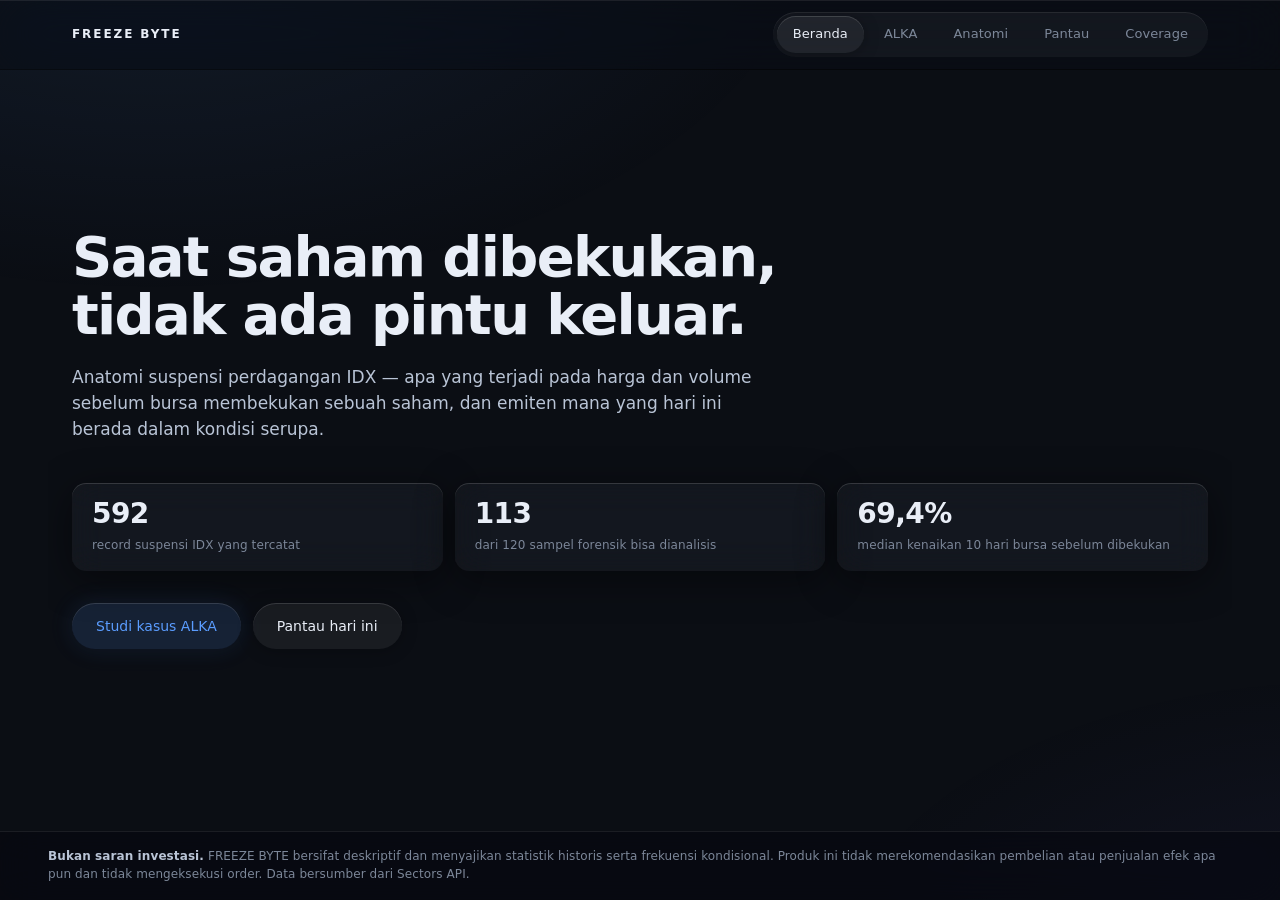
==== commit 1b60e218: "feat(site): move to a cool blue palette and cut the copy back to what carries weight The warm palett" ====
--- a/site/index.html
+++ b/site/index.html
@@ -29,16 +29,15 @@
     <!-- ---------- Beranda ---------- -->
     <section class="view" id="view-beranda" data-view="beranda" tabindex="-1">
       <div class="hero">
-        <p class="eyebrow">Sectors Hackathon 2026 &middot; Track 03 Market Intelligence</p>
         <h1 class="display">Saat saham dibekukan,<br>tidak ada pintu keluar.</h1>
         <p class="lede">
-          Float tipis, insider yang menjual, harga di puncak. Kombinasi itu
-          secara historis berakhir dengan saham disuspensi bursa &mdash; dan
-          saat beku, pemegangnya tidak bisa keluar.
+          Anatomi suspensi perdagangan IDX &mdash; apa yang terjadi pada harga
+          dan volume sebelum bursa membekukan sebuah saham, dan emiten mana
+          yang hari ini berada dalam kondisi serupa.
         </p>
         <div class="tiles" id="home-tiles"></div>
         <div class="cta">
-          <a class="pill primary" href="#alka">Lihat studi kasus ALKA</a>
+          <a class="pill primary" href="#alka">Studi kasus ALKA</a>
           <a class="pill" href="#pantau">Pantau hari ini</a>
         </div>
       </div>
@@ -48,10 +47,9 @@
     <section class="view" id="view-alka" data-view="alka" tabindex="-1">
       <div class="view-head">
         <div>
-          <p class="eyebrow">01 &middot; Studi kasus</p>
           <h2>Apa yang terjadi pada ALKA</h2>
         </div>
-        <p class="view-note">90 hari bursa terakhir. Arahkan kursor ke grafik untuk membaca satu hari.</p>
+        <p class="view-note">90 hari bursa terakhir.</p>
       </div>
 
       <div class="panel chart-panel">
@@ -70,7 +68,6 @@
     <section class="view" id="view-anatomi" data-view="anatomi" tabindex="-1">
       <div class="view-head">
         <div>
-          <p class="eyebrow">02 &middot; Forensik</p>
           <h2>Anatomi pembekuan yang tercatat</h2>
         </div>
         <nav class="segmented sub" aria-label="Tampilan anatomi">
@@ -91,13 +88,9 @@
     <section class="view" id="view-pantau" data-view="pantau" tabindex="-1">
       <div class="view-head">
         <div>
-          <p class="eyebrow">03 &middot; Hari ini</p>
           <h2>Pantau hari ini</h2>
         </div>
-        <p class="view-note">
-          Deskriptif, bukan prediksi. Setiap kartu menunjukkan kondisi yang
-          menyerupai kejadian lampau.
-        </p>
+        <p class="view-note">Deskriptif, bukan prediksi.</p>
       </div>
       <div id="watchlist-table"></div>
     </section>
@@ -106,10 +99,8 @@
     <section class="view" id="view-coverage" data-view="coverage" tabindex="-1">
       <div class="view-head">
         <div>
-          <p class="eyebrow">04 &middot; Kejujuran data</p>
           <h2>Coverage dan batasan</h2>
         </div>
-        <p class="view-note">Berapa yang bisa dianalisis, berapa yang gugur, dan kenapa.</p>
       </div>
       <div id="coverage-report"></div>
     </section>
--- a/site/style.css
+++ b/site/style.css
@@ -1,22 +1,20 @@
 /* FREEZE BYTE — sistem visual.
  *
- * Palet: near-black HANGAT (#141210) turunan Sectors, bukan blue-black, dengan
- * aksen keluarga Spectral. Struktur permukaan: kaca bertingkat di atas latar
- * gelap — tiap permukaan punya rim spekular di tepi atas, garis 1px tempat
- * cahaya tersangkut di bibir material. Tanpa rim itu yang terbaca cuma kotak
- * transparan, bukan kaca.
+ * Palet biru dingin di atas near-black bernada biru. Struktur permukaan:
+ * kaca bertingkat — tiap permukaan punya rim spekular di tepi atas, garis
+ * 1px tempat cahaya tersangkut di bibir material. Tanpa rim itu yang terbaca
+ * cuma kotak transparan, bukan kaca.
  *
  * Halaman ini shell ber-view, bukan satu gulungan panjang: satu layar satu
- * gagasan, dan sisa informasinya dipanggil lewat nav, tidak ditumpahkan
- * sekaligus.
+ * gagasan, sisanya dipanggil lewat nav.
  *
  * Font memakai system-ui. Situs wajib terbuka dari clone bersih tanpa
  * jaringan, jadi tidak ada webfont dan tidak ada CDN.
  */
 
 :root {
-  --bg: #141210;
-  --bg-deep: #0d0b0a;
+  --bg: #0b0e14;
+  --bg-deep: #070910;
 
   /* Tingkat kaca. Angka alpha-nya kecil dengan sengaja: yang membuat
    * permukaan terbaca bukan isinya, melainkan rim dan bayangannya. */
@@ -37,18 +35,24 @@
   --edge: rgba(255, 255, 255, 0.10);
   --edge-hi: rgba(255, 255, 255, 0.18);
 
-  --ink: #efece7;
-  --ink-2: #d4d0c4;
-  --ink-3: #948f85;
-
-  --accent: #abdda4;
-  --danger: #d53e50;
-  --warn: #fdaf61;
-
-  --band-confirmed: rgba(213, 62, 80, 0.20);
-  --band-confirmed-edge: rgba(213, 62, 80, 0.55);
-  --band-inferred: rgba(148, 143, 133, 0.12);
-  --band-inferred-edge: rgba(148, 143, 133, 0.45);
+  --ink: #e9eef7;
+  --ink-2: #b9c4d6;
+  --ink-3: #7c8799;
+
+  /* Biru untuk garis harga dan aksi utama. Hijau mint dan merah hanya untuk
+   * tanda angka -- dan keduanya cuma menegaskan tanda yang sudah tertulis di
+   * digitnya, jadi pembaca yang tidak membedakan warna tidak kehilangan apa
+   * pun. */
+  --accent: #5b9dff;
+  --accent-soft: rgba(91, 157, 255, 0.14);
+  --pos: #3ecf8e;
+  --danger: #f2555a;
+  --warn: #f5a524;
+
+  --band-confirmed: rgba(242, 85, 90, 0.20);
+  --band-confirmed-edge: rgba(242, 85, 90, 0.55);
+  --band-inferred: rgba(124, 135, 153, 0.14);
+  --band-inferred-edge: rgba(124, 135, 153, 0.45);
 
   --r-pill: 999px;
   --r-lg: 22px;
@@ -96,8 +100,8 @@
   z-index: 0;
   pointer-events: none;
   background:
-    radial-gradient(70rem 40rem at 12% -10%, rgba(171, 221, 164, 0.07), transparent 60%),
-    radial-gradient(60rem 36rem at 105% 110%, rgba(253, 175, 97, 0.05), transparent 55%);
+    radial-gradient(70rem 40rem at 12% -10%, rgba(91, 157, 255, 0.10), transparent 60%),
+    radial-gradient(60rem 36rem at 105% 110%, rgba(125, 106, 255, 0.07), transparent 55%);
 }
 
 /* ---------- Tipografi ----------
@@ -126,7 +130,7 @@
   margin: 0 0 var(--s2);
 }
 
-a { color: var(--accent); text-decoration-color: rgba(171, 221, 164, 0.4); }
+a { color: var(--accent); text-decoration-color: rgba(91, 157, 255, 0.45); }
 a:hover { text-decoration-color: currentColor; }
 
 /* ---------- Topbar ---------- */
@@ -136,7 +140,7 @@
   top: 0;
   z-index: 20;
   flex: none;
-  background: rgba(20, 18, 16, 0.62);
+  background: rgba(11, 14, 20, 0.62);
   backdrop-filter: blur(24px) saturate(170%);
   -webkit-backdrop-filter: blur(24px) saturate(170%);
   box-shadow: var(--rim-soft), 0 1px 0 rgba(0, 0, 0, 0.5);
@@ -288,14 +292,14 @@
 .pill:hover { background: var(--glass-3); box-shadow: var(--lift-card); }
 .pill:active { background: var(--glass-3); transition: none; }
 .pill.primary {
-  background: rgba(171, 221, 164, 0.14);
+  background: var(--accent-soft);
   /* Halo warna ikut menempel di bayangan, bukan jadi elemen sendiri. */
-  box-shadow: 0 2px 16px rgba(0, 0, 0, 0.25), 0 0 24px rgba(171, 221, 164, 0.10), var(--rim);
+  box-shadow: 0 2px 16px rgba(0, 0, 0, 0.25), 0 0 24px rgba(91, 157, 255, 0.14), var(--rim);
   color: var(--accent);
 }
 .pill.primary:hover {
-  background: rgba(171, 221, 164, 0.20);
-  box-shadow: 0 8px 40px rgba(0, 0, 0, 0.45), 0 0 36px rgba(171, 221, 164, 0.16), var(--rim);
+  background: rgba(91, 157, 255, 0.22);
+  box-shadow: 0 8px 40px rgba(0, 0, 0, 0.45), 0 0 36px rgba(91, 157, 255, 0.22), var(--rim);
 }
 
 /* ---------- Kaca: kartu, panel, tile ---------- */
@@ -372,7 +376,7 @@
 .freeze-band.inferred-edge { stroke: var(--band-inferred-edge); stroke-width: 1; stroke-dasharray: 3 3; }
 
 .freeze-label { font-size: 10px; letter-spacing: 0.02em; text-anchor: middle; }
-.freeze-label.confirmed { fill: #e8909a; }
+.freeze-label.confirmed { fill: #f58b90; }
 .freeze-label.inferred { fill: var(--ink-3); }
 
 .hit { fill: transparent; }
@@ -406,8 +410,8 @@
 .swatch { width: 0.75rem; height: 0.75rem; border-radius: 3px; flex: none; }
 /* Warna band yang SUDAH dikomposit di atas permukaan kartu: alpha 0,12
  * mentah di sini akan terbaca sebagai kotak kosong. */
-.swatch.confirmed { background: #3d2626; border: 1px solid var(--band-confirmed-edge); }
-.swatch.inferred { background: #2a2825; border: 1px dashed var(--band-inferred-edge); }
+.swatch.confirmed { background: #2a1d22; border: 1px solid var(--band-confirmed-edge); }
+.swatch.inferred { background: #1c2029; border: 1px dashed var(--band-inferred-edge); }
 
 /* ---------- Tabel ----------
  * Tabel panjang bergulir DI DALAM panelnya sendiri dengan kepala lengket,
@@ -436,7 +440,7 @@
   position: sticky;
   top: 0;
   z-index: 1;
-  background: #1d1a18;
+  background: #141922;
   color: var(--ink-3);
   font-weight: 500;
   font-size: 0.6875rem;
@@ -448,7 +452,7 @@
 
 td.num { font-variant-numeric: tabular-nums; white-space: nowrap; }
 /* Warna hanya menegaskan tanda yang sudah tertulis di angkanya. */
-.pos { color: var(--accent); }
+.pos { color: var(--pos); }
 .neg { color: var(--danger); }
 
 tbody tr { transition: background var(--t-hover) var(--ease-std); }
@@ -552,7 +556,7 @@
   position: relative;
   z-index: 1;
   padding: var(--s4) var(--s6);
-  background: rgba(13, 11, 10, 0.72);
+  background: rgba(7, 9, 16, 0.72);
   backdrop-filter: blur(20px) saturate(150%);
   -webkit-backdrop-filter: blur(20px) saturate(150%);
   box-shadow: var(--rim-soft);
@@ -596,14 +600,14 @@
 
 @media (prefers-reduced-transparency: reduce) {
   .topbar, .footnote { background: var(--bg-deep); backdrop-filter: none; -webkit-backdrop-filter: none; }
-  .panel, .tile, .card { background: #211e1b; backdrop-filter: none; -webkit-backdrop-filter: none; }
+  .panel, .tile, .card { background: #161b24; backdrop-filter: none; -webkit-backdrop-filter: none; }
   .glow { display: none; }
 }
 
 @media (prefers-contrast: more) {
-  :root { --edge: rgba(239, 236, 231, 0.3); --edge-hi: rgba(239, 236, 231, 0.45); --ink-3: #b8b3a8; }
+  :root { --edge: rgba(233, 238, 247, 0.32); --edge-hi: rgba(233, 238, 247, 0.48); --ink-3: #a3adbf; }
   .topbar, .footnote { background: var(--bg-deep); backdrop-filter: none; -webkit-backdrop-filter: none; }
-  .panel, .tile, .card { background: #211e1b; border: 1px solid var(--edge); backdrop-filter: none; }
+  .panel, .tile, .card { background: #161b24; border: 1px solid var(--edge); backdrop-filter: none; }
   .glow { display: none; }
 }
 
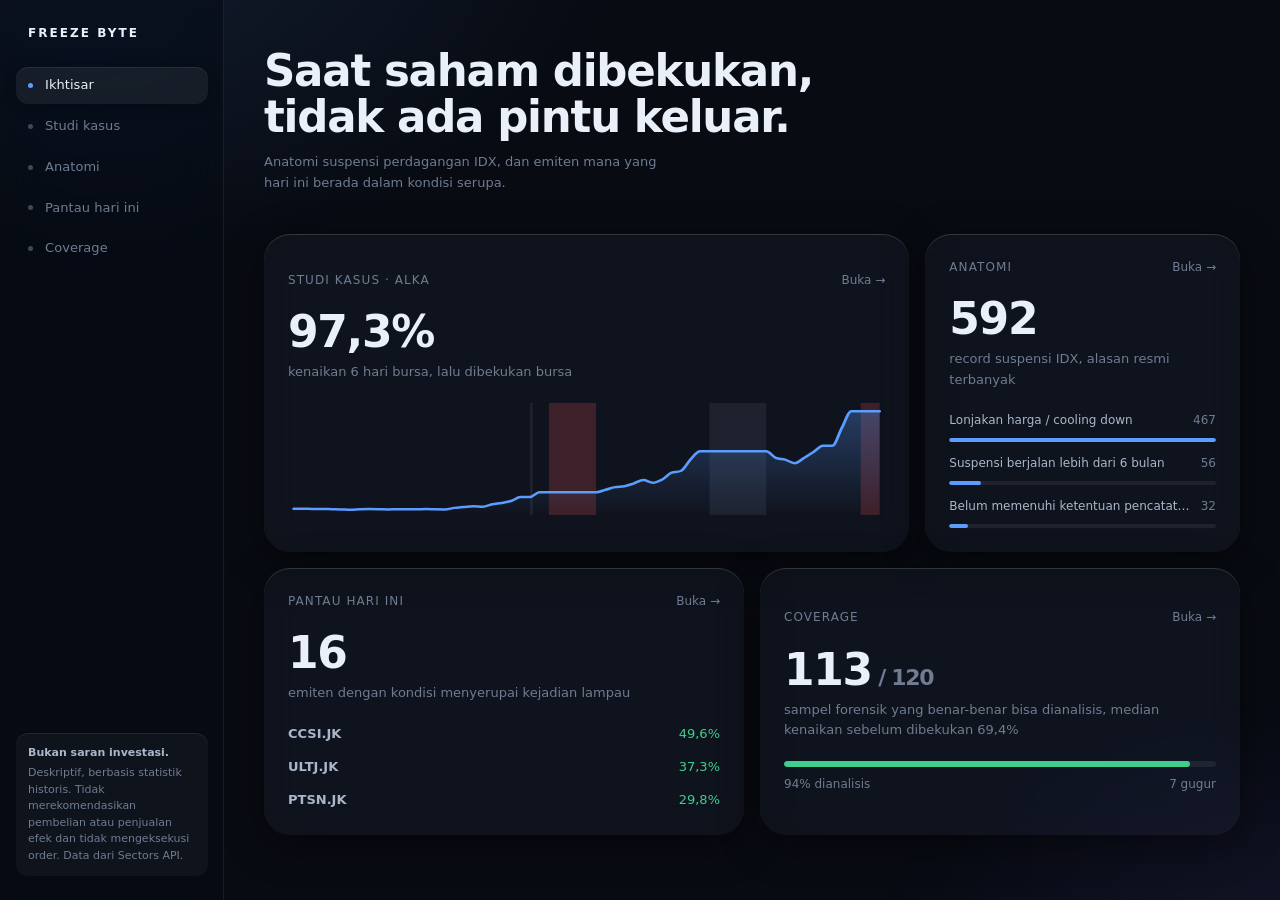
==== commit b4dce2df: "feat(site): rebuild the interface as a rail-and-bento app shell A third direction, sharing nothing s" ====
--- a/site/index.html
+++ b/site/index.html
@@ -11,113 +11,93 @@
 <body>
   <div class="glow" aria-hidden="true"></div>
 
-  <header class="topbar">
-    <div class="topbar-inner">
-      <a class="wordmark" href="#beranda">FREEZE&nbsp;BYTE</a>
-      <nav class="segmented" aria-label="Bagian">
-        <a href="#beranda" data-view="beranda">Beranda</a>
-        <a href="#alka" data-view="alka">ALKA</a>
-        <a href="#anatomi" data-view="anatomi">Anatomi</a>
-        <a href="#pantau" data-view="pantau">Pantau</a>
-        <a href="#coverage" data-view="coverage">Coverage</a>
+  <div class="shell">
+    <aside class="rail">
+      <a class="wordmark" href="#ikhtisar">FREEZE&nbsp;BYTE</a>
+      <nav aria-label="Bagian">
+        <a href="#ikhtisar" data-pane="ikhtisar"><i class="dot"></i>Ikhtisar</a>
+        <a href="#alka" data-pane="alka"><i class="dot"></i>Studi kasus</a>
+        <a href="#anatomi" data-pane="anatomi"><i class="dot"></i>Anatomi</a>
+        <a href="#pantau" data-pane="pantau"><i class="dot"></i>Pantau hari ini</a>
+        <a href="#coverage" data-pane="coverage"><i class="dot"></i>Coverage</a>
       </nav>
-    </div>
-  </header>
+      <div class="rail-foot">
+        <p class="disclaimer">
+          <strong>Bukan saran investasi.</strong>
+          Deskriptif, berbasis statistik historis. Tidak merekomendasikan
+          pembelian atau penjualan efek dan tidak mengeksekusi order.
+          Data dari Sectors API.
+        </p>
+      </div>
+    </aside>
 
-  <main class="stage">
+    <main class="canvas">
 
-    <!-- ---------- Beranda ---------- -->
-    <section class="view" id="view-beranda" data-view="beranda" tabindex="-1">
-      <div class="hero">
-        <h1 class="display">Saat saham dibekukan,<br>tidak ada pintu keluar.</h1>
-        <p class="lede">
-          Anatomi suspensi perdagangan IDX &mdash; apa yang terjadi pada harga
-          dan volume sebelum bursa membekukan sebuah saham, dan emiten mana
-          yang hari ini berada dalam kondisi serupa.
-        </p>
-        <div class="tiles" id="home-tiles"></div>
-        <div class="cta">
-          <a class="pill primary" href="#alka">Studi kasus ALKA</a>
-          <a class="pill" href="#pantau">Pantau hari ini</a>
+      <section class="pane" id="pane-ikhtisar" data-pane="ikhtisar" tabindex="-1">
+        <div class="pane-head">
+          <h1 class="display">Saat saham dibekukan,<br>tidak ada pintu keluar.</h1>
+          <p class="pane-note">
+            Anatomi suspensi perdagangan IDX, dan emiten mana yang hari ini
+            berada dalam kondisi serupa.
+          </p>
         </div>
-      </div>
-    </section>
+        <div class="bento" id="bento"></div>
+      </section>
 
-    <!-- ---------- ALKA ---------- -->
-    <section class="view" id="view-alka" data-view="alka" tabindex="-1">
-      <div class="view-head">
-        <div>
-          <h2>Apa yang terjadi pada ALKA</h2>
+      <section class="pane" id="pane-alka" data-pane="alka" tabindex="-1">
+        <div class="pane-head">
+          <a class="back" href="#ikhtisar">&larr; Ikhtisar</a>
+          <div class="row">
+            <h2>Apa yang terjadi pada ALKA</h2>
+            <p class="pane-note">90 hari bursa terakhir.</p>
+          </div>
         </div>
-        <p class="view-note">90 hari bursa terakhir.</p>
-      </div>
+        <div class="panel">
+          <div class="chart-legend">
+            <span><i class="swatch confirmed"></i> beku terkonfirmasi &mdash; ada pengumuman IDX</span>
+            <span><i class="swatch inferred"></i> volume nol tersimpulkan &mdash; tanpa pengumuman</span>
+          </div>
+          <div id="alka-chart">Memuat data&hellip;</div>
+          <div id="alka-readout" class="readout"></div>
+        </div>
+        <div class="tiles" id="alka-annotations"></div>
+      </section>
 
-      <div class="panel chart-panel">
-        <div class="chart-legend">
-          <span><i class="swatch confirmed"></i> beku terkonfirmasi &mdash; ada pengumuman IDX</span>
-          <span><i class="swatch inferred"></i> volume nol tersimpulkan &mdash; tanpa pengumuman</span>
+      <section class="pane" id="pane-anatomi" data-pane="anatomi" tabindex="-1">
+        <div class="pane-head">
+          <a class="back" href="#ikhtisar">&larr; Ikhtisar</a>
+          <div class="row"><h2>Anatomi pembekuan yang tercatat</h2></div>
         </div>
-        <div id="alka-chart">Memuat data&hellip;</div>
-        <div id="alka-readout" class="readout"></div>
-      </div>
+        <div class="panel"><div id="reason-distribution"></div></div>
+        <div class="panel"><div id="distribution-compare"></div></div>
+        <div class="panel"><div id="event-table"></div></div>
+        <div class="panel"><div id="regulatory-context"></div></div>
+      </section>
 
-      <div class="tiles" id="alka-annotations"></div>
-    </section>
+      <section class="pane" id="pane-pantau" data-pane="pantau" tabindex="-1">
+        <div class="pane-head">
+          <a class="back" href="#ikhtisar">&larr; Ikhtisar</a>
+          <div class="row">
+            <h2>Pantau hari ini</h2>
+            <p class="pane-note">Deskriptif, bukan prediksi.</p>
+          </div>
+        </div>
+        <div id="watchlist-table"></div>
+      </section>
 
-    <!-- ---------- Anatomi ---------- -->
-    <section class="view" id="view-anatomi" data-view="anatomi" tabindex="-1">
-      <div class="view-head">
-        <div>
-          <h2>Anatomi pembekuan yang tercatat</h2>
+      <section class="pane" id="pane-coverage" data-pane="coverage" tabindex="-1">
+        <div class="pane-head">
+          <a class="back" href="#ikhtisar">&larr; Ikhtisar</a>
+          <div class="row"><h2>Coverage dan batasan</h2></div>
         </div>
-        <nav class="segmented sub" aria-label="Tampilan anatomi">
-          <a href="#anatomi/alasan" data-tab="alasan">Alasan resmi</a>
-          <a href="#anatomi/banding" data-tab="banding">Kejadian vs kontrol</a>
-          <a href="#anatomi/kejadian" data-tab="kejadian">Daftar kejadian</a>
-          <a href="#anatomi/ppk" data-tab="ppk">Papan Pemantauan Khusus</a>
-        </nav>
-      </div>
+        <div class="panel"><div id="coverage-report"></div></div>
+      </section>
 
-      <div class="tab-panel" data-tab="alasan"><div id="reason-distribution"></div></div>
-      <div class="tab-panel" data-tab="banding"><div id="distribution-compare"></div></div>
-      <div class="tab-panel" data-tab="kejadian"><div id="event-table"></div></div>
-      <div class="tab-panel" data-tab="ppk"><div id="regulatory-context"></div></div>
-    </section>
-
-    <!-- ---------- Pantau ---------- -->
-    <section class="view" id="view-pantau" data-view="pantau" tabindex="-1">
-      <div class="view-head">
-        <div>
-          <h2>Pantau hari ini</h2>
-        </div>
-        <p class="view-note">Deskriptif, bukan prediksi.</p>
-      </div>
-      <div id="watchlist-table"></div>
-    </section>
-
-    <!-- ---------- Coverage ---------- -->
-    <section class="view" id="view-coverage" data-view="coverage" tabindex="-1">
-      <div class="view-head">
-        <div>
-          <h2>Coverage dan batasan</h2>
-        </div>
-      </div>
-      <div id="coverage-report"></div>
-    </section>
-
-  </main>
-
-  <footer class="footnote">
-    <p class="disclaimer">
-      <strong>Bukan saran investasi.</strong> FREEZE BYTE bersifat deskriptif dan
-      menyajikan statistik historis serta frekuensi kondisional. Produk ini tidak
-      merekomendasikan pembelian atau penjualan efek apa pun dan tidak mengeksekusi
-      order. Data bersumber dari Sectors API.
-    </p>
-  </footer>
+    </main>
+  </div>
 
   <script src="chart.js"></script>
   <script src="app.js"></script>
-  <script src="views.js"></script>
+  <script src="shell.js"></script>
 </body>
 </html>
--- a/site/style.css
+++ b/site/style.css
@@ -1,371 +1,317 @@
 /* FREEZE BYTE — sistem visual.
  *
- * Palet biru dingin di atas near-black bernada biru. Struktur permukaan:
- * kaca bertingkat — tiap permukaan punya rim spekular di tepi atas, garis
- * 1px tempat cahaya tersangkut di bibir material. Tanpa rim itu yang terbaca
- * cuma kotak transparan, bukan kaca.
+ * Bentuknya aplikasi, bukan halaman: rail tetap di kiri, kanvas di kanan,
+ * dan ikhtisar berupa bento — empat kartu kaca yang masing-masing membawa
+ * cuplikan datanya sendiri, lalu membuka jadi panel penuh saat diklik.
  *
- * Halaman ini shell ber-view, bukan satu gulungan panjang: satu layar satu
- * gagasan, sisanya dipanggil lewat nav.
+ * Kaca dibangun dari rim spekular di tepi atas (garis 1px tempat cahaya
+ * tersangkut di bibir material) berpasangan dengan bayangan ambient. Makin
+ * besar permukaan, makin dalam bayangannya dan makin kuat rimnya. Border
+ * 1px datar tidak bisa melakukan itu.
  *
- * Font memakai system-ui. Situs wajib terbuka dari clone bersih tanpa
- * jaringan, jadi tidak ada webfont dan tidak ada CDN.
+ * system-ui, tanpa webfont: situs wajib terbuka dari clone bersih tanpa
+ * jaringan.
  */
 
 :root {
-  --bg: #0b0e14;
-  --bg-deep: #070910;
-
-  /* Tingkat kaca. Angka alpha-nya kecil dengan sengaja: yang membuat
-   * permukaan terbaca bukan isinya, melainkan rim dan bayangannya. */
-  --glass-1: rgba(255, 255, 255, 0.04);
+  --bg: #080b12;
+  --bg-2: #0c111a;
+
+  --glass-1: rgba(255, 255, 255, 0.035);
   --glass-2: rgba(255, 255, 255, 0.06);
-  --glass-3: rgba(255, 255, 255, 0.09);
-
-  --rim: inset 0 1px 0 rgba(255, 255, 255, 0.14);
+  --glass-3: rgba(255, 255, 255, 0.10);
+
+  --rim: inset 0 1px 0 rgba(255, 255, 255, 0.15);
   --rim-soft: inset 0 1px 0 rgba(255, 255, 255, 0.08);
   --rim-under: inset 0 -1px 0 rgba(255, 255, 255, 0.05);
 
-  /* Bayangan berpasangan menurut ketebalan: makin besar permukaan, makin
-   * dalam bayangannya dan makin kuat rim atasnya. */
-  --lift-chip: 0 2px 16px rgba(0, 0, 0, 0.25), var(--rim);
-  --lift-card: 0 8px 40px rgba(0, 0, 0, 0.45), var(--rim);
-  --lift-panel: 0 24px 80px rgba(0, 0, 0, 0.5), var(--rim), var(--rim-under);
-
-  --edge: rgba(255, 255, 255, 0.10);
-  --edge-hi: rgba(255, 255, 255, 0.18);
-
-  --ink: #e9eef7;
-  --ink-2: #b9c4d6;
-  --ink-3: #7c8799;
-
-  /* Biru untuk garis harga dan aksi utama. Hijau mint dan merah hanya untuk
-   * tanda angka -- dan keduanya cuma menegaskan tanda yang sudah tertulis di
-   * digitnya, jadi pembaca yang tidak membedakan warna tidak kehilangan apa
-   * pun. */
+  --lift-sm: 0 2px 14px rgba(0, 0, 0, 0.3), var(--rim-soft);
+  --lift: 0 10px 40px rgba(0, 0, 0, 0.45), var(--rim);
+  --lift-lg: 0 26px 80px rgba(0, 0, 0, 0.55), var(--rim), var(--rim-under);
+
+  --edge: rgba(255, 255, 255, 0.09);
+  --edge-hi: rgba(255, 255, 255, 0.17);
+
+  --ink: #eaf0f9;
+  --ink-2: #aab7cb;
+  --ink-3: #6f7c91;
+
   --accent: #5b9dff;
-  --accent-soft: rgba(91, 157, 255, 0.14);
+  --accent-2: #7d6aff;
+  --accent-soft: rgba(91, 157, 255, 0.13);
   --pos: #3ecf8e;
   --danger: #f2555a;
-  --warn: #f5a524;
 
   --band-confirmed: rgba(242, 85, 90, 0.20);
   --band-confirmed-edge: rgba(242, 85, 90, 0.55);
-  --band-inferred: rgba(124, 135, 153, 0.14);
-  --band-inferred-edge: rgba(124, 135, 153, 0.45);
+  --band-inferred: rgba(124, 135, 153, 0.13);
+  --band-inferred-edge: rgba(124, 135, 153, 0.42);
 
   --r-pill: 999px;
-  --r-lg: 22px;
-  --r-md: 14px;
-  --r-sm: 9px;
-
-  --s1: 0.25rem; --s2: 0.5rem;  --s3: 0.75rem; --s4: 1rem;
-  --s5: 1.25rem; --s6: 1.5rem;  --s8: 2rem;    --s10: 2.5rem;
-  --s12: 3rem;   --s16: 4rem;
-
-  --measure: 64ch;
-  --shell: 74rem;
-
-  /* Expo-out: melesat lalu mengendap. Masuk boleh sedikit lebih lama dari
-   * keluar -- yang keluar tugasnya minggir, bukan tampil. */
-  --ease-enter: cubic-bezier(0.16, 1, 0.3, 1);
-  --ease-exit: cubic-bezier(0.4, 0, 0.6, 1);
+  --r-xl: 26px;
+  --r-lg: 18px;
+  --r-md: 12px;
+
+  --s1: .25rem; --s2: .5rem;  --s3: .75rem; --s4: 1rem;  --s5: 1.25rem;
+  --s6: 1.5rem; --s8: 2rem;   --s10: 2.5rem; --s12: 3rem; --s16: 4rem;
+
+  --rail: 14rem;
+  --measure: 62ch;
+
+  --ease: cubic-bezier(0.16, 1, 0.3, 1);
   --ease-std: cubic-bezier(0.4, 0, 0.2, 1);
-  --t-in: 260ms;
-  --t-out: 140ms;
+  --t-in: 280ms;
   --t-hover: 200ms;
 }
 
 * { box-sizing: border-box; }
-
-html { scroll-behavior: smooth; }
 
 body {
   margin: 0;
-  min-height: 100dvh;
-  display: flex;
-  flex-direction: column;
+  height: 100dvh;
+  overflow: hidden;
   background: var(--bg);
   color: var(--ink);
   font: 0.9375rem/1.6 system-ui, -apple-system, "Segoe UI", sans-serif;
   -webkit-font-smoothing: antialiased;
-  overflow-x: hidden;
-}
-
-/* Glow ambient. Diam saat konten bergerak -- fixed, bukan ikut gulir, dan
- * tidak berdenyut: osilasi lambat di halaman data terbaca sebagai alarm. */
+}
+
+/* Glow ambient: diam, tidak berdenyut. Osilasi lambat di halaman data
+ * terbaca sebagai alarm, dan halaman ini berdisclaimer. */
 .glow {
   position: fixed;
   inset: 0;
   z-index: 0;
   pointer-events: none;
   background:
-    radial-gradient(70rem 40rem at 12% -10%, rgba(91, 157, 255, 0.10), transparent 60%),
-    radial-gradient(60rem 36rem at 105% 110%, rgba(125, 106, 255, 0.07), transparent 55%);
-}
-
-/* ---------- Tipografi ----------
- * Tracking spesifik per ukuran: negatif saat besar, nol di body, sedikit
- * positif saat kecil. Leading berbanding terbalik dengan ukuran. */
+    radial-gradient(56rem 34rem at 6% -8%, rgba(91, 157, 255, 0.13), transparent 62%),
+    radial-gradient(48rem 30rem at 102% 108%, rgba(125, 106, 255, 0.10), transparent 58%);
+}
+
+/* ---------- Tipografi ---------- */
 
 h1, h2, h3 { font-weight: 600; margin: 0; }
 
-.display {
-  font-size: clamp(2.125rem, 5.2vw, 3.5rem);
-  line-height: 1.03;
-  letter-spacing: -0.03em;
-}
-
-h2 { font-size: clamp(1.1875rem, 2.2vw, 1.5rem); line-height: 1.18; letter-spacing: -0.015em; }
-h3 { font-size: 0.9375rem; line-height: 1.35; letter-spacing: -0.006em; }
+.display { font-size: clamp(1.875rem, 3.4vw, 2.75rem); line-height: 1.06; letter-spacing: -0.028em; }
+h2 { font-size: clamp(1.25rem, 2.4vw, 1.75rem); line-height: 1.16; letter-spacing: -0.02em; }
+h3 { font-size: 0.875rem; line-height: 1.35; letter-spacing: -0.004em; }
 
 p { margin: 0 0 var(--s4); max-width: var(--measure); }
 
 .eyebrow {
-  font-size: 0.6875rem;
-  line-height: 1.4;
-  letter-spacing: 0.1em;
-  text-transform: uppercase;
-  color: var(--ink-3);
-  margin: 0 0 var(--s2);
-}
-
-a { color: var(--accent); text-decoration-color: rgba(91, 157, 255, 0.45); }
+  font-size: 0.6875rem; line-height: 1.4; letter-spacing: 0.11em;
+  text-transform: uppercase; color: var(--ink-3); margin: 0 0 var(--s2);
+}
+
+a { color: var(--accent); text-decoration-color: rgba(91, 157, 255, 0.4); }
 a:hover { text-decoration-color: currentColor; }
 
-/* ---------- Topbar ---------- */
-
-.topbar {
-  position: sticky;
-  top: 0;
-  z-index: 20;
+/* ---------- Shell ---------- */
+
+.shell { position: relative; z-index: 1; display: flex; height: 100dvh; }
+
+.rail {
   flex: none;
-  background: rgba(11, 14, 20, 0.62);
-  backdrop-filter: blur(24px) saturate(170%);
-  -webkit-backdrop-filter: blur(24px) saturate(170%);
-  box-shadow: var(--rim-soft), 0 1px 0 rgba(0, 0, 0, 0.5);
-}
-
-.topbar-inner {
-  max-width: var(--shell);
-  margin: 0 auto;
-  padding: var(--s3) var(--s6);
+  width: var(--rail);
   display: flex;
-  align-items: center;
-  gap: var(--s5);
+  flex-direction: column;
+  gap: var(--s6);
+  padding: var(--s6) var(--s4);
+  background: rgba(8, 11, 18, 0.55);
+  backdrop-filter: blur(26px) saturate(170%);
+  -webkit-backdrop-filter: blur(26px) saturate(170%);
+  box-shadow: inset -1px 0 0 rgba(255, 255, 255, 0.07);
 }
 
 .wordmark {
-  font-size: 0.75rem;
-  font-weight: 700;
-  letter-spacing: 0.16em;
-  color: var(--ink);
-  text-decoration: none;
-  white-space: nowrap;
-}
-
-/* Segmented control. Pill, karena bentuk itu yang membaca sebagai "pilih
- * salah satu" -- bukan "tautan ke tempat lain". */
-.segmented {
-  display: flex;
-  gap: var(--s1);
-  margin-left: auto;
-  padding: var(--s1);
-  border-radius: var(--r-pill);
-  background: var(--glass-1);
-  box-shadow: var(--rim-soft);
-  overflow-x: auto;
-  scrollbar-width: none;
-  max-width: 100%;
-}
-.segmented::-webkit-scrollbar { display: none; }
-
-.segmented a {
-  color: var(--ink-3);
-  text-decoration: none;
-  font-size: 0.8125rem;
-  letter-spacing: 0.004em;
-  padding: var(--s2) var(--s4);
-  border-radius: var(--r-pill);
-  white-space: nowrap;
+  font-size: 0.75rem; font-weight: 700; letter-spacing: 0.17em;
+  color: var(--ink); text-decoration: none; padding: 0 var(--s3);
+}
+
+.rail nav { display: flex; flex-direction: column; gap: var(--s1); }
+
+.rail nav a {
+  display: flex; align-items: center; gap: var(--s3);
+  color: var(--ink-3); text-decoration: none;
+  font-size: 0.8125rem; letter-spacing: 0.004em;
+  padding: var(--s2) var(--s3);
+  border-radius: var(--r-md);
   transition: color var(--t-hover) var(--ease-std),
               background var(--t-hover) var(--ease-std),
               box-shadow var(--t-hover) var(--ease-std);
 }
-.segmented a:hover { color: var(--ink-2); }
+.rail nav a .dot {
+  width: 5px; height: 5px; border-radius: var(--r-pill); flex: none;
+  background: currentColor; opacity: 0.55;
+}
+.rail nav a:hover { color: var(--ink-2); background: var(--glass-1); }
 /* Umpan balik hadir saat ditekan, bukan saat dilepas. */
-.segmented a:active { background: var(--glass-3); transition: none; }
-.segmented a[aria-current="page"] {
-  color: var(--ink);
-  background: var(--glass-2);
-  box-shadow: var(--lift-chip);
-}
-
-.segmented.sub {
-  margin-left: 0;
-  background: transparent;
-  box-shadow: none;
-  padding: 0;
-}
-.segmented.sub a { font-size: 0.75rem; padding: var(--s1) var(--s3); }
-
-/* ---------- Stage dan view ----------
- * Yang bergulir adalah view yang aktif, bukan halaman. Topbar dan footer
- * tetap di tempat, jadi tidak ada gulungan sepanjang delapan ribu piksel. */
-
-.stage {
-  position: relative;
-  z-index: 1;
-  flex: 1;
-  min-height: 0;
-  display: flex;
-}
-
-.view {
+.rail nav a:active { background: var(--glass-3); transition: none; }
+.rail nav a[aria-current="page"] {
+  color: var(--ink); background: var(--glass-2); box-shadow: var(--lift-sm);
+}
+.rail nav a[aria-current="page"] .dot { background: var(--accent); opacity: 1; }
+
+.rail-foot { margin-top: auto; }
+.rail-foot .disclaimer {
+  font-size: 0.6875rem; line-height: 1.5; color: var(--ink-3);
+  margin: 0; padding: var(--s3);
+  background: var(--glass-1); border-radius: var(--r-md);
+  box-shadow: var(--rim-soft);
+}
+.rail-foot strong { color: var(--ink-2); display: block; margin-bottom: var(--s1); }
+
+/* ---------- Kanvas dan panel ----------
+ * Yang bergulir adalah panel aktif, bukan dokumen. */
+
+.canvas { flex: 1; min-width: 0; display: flex; }
+
+.pane {
   display: none;
   flex: 1;
   min-height: 0;
   overflow-y: auto;
   overscroll-behavior: contain;
-  max-width: var(--shell);
-  margin: 0 auto;
-  width: 100%;
-  padding: var(--s8) var(--s6) var(--s10);
+  padding: var(--s12) var(--s10) var(--s12);
   outline: none;
 }
-
-.view[data-active] {
+.pane[data-active] { display: block; animation: pane-in var(--t-in) var(--ease) both; }
+.pane:focus, .pane:focus-visible { outline: none; }
+
+@keyframes pane-in {
+  from { opacity: 0; transform: translateY(10px) scale(0.995); }
+  to   { opacity: 1; transform: none; }
+}
+
+.pane-head { margin-bottom: var(--s10); max-width: 72rem; }
+.pane-head .row {
+  display: flex; flex-wrap: wrap; align-items: baseline;
+  justify-content: space-between; gap: var(--s4);
+}
+.pane-note { color: var(--ink-3); font-size: 0.8125rem; margin: var(--s3) 0 0; max-width: 48ch; }
+
+.back {
+  display: inline-flex; align-items: center; gap: var(--s2);
+  font-size: 0.75rem; color: var(--ink-3); text-decoration: none;
+  padding: var(--s1) var(--s3) var(--s1) var(--s2);
+  border-radius: var(--r-pill); background: var(--glass-1);
+  box-shadow: var(--rim-soft); margin-bottom: var(--s4);
+  transition: color var(--t-hover) var(--ease-std), background var(--t-hover) var(--ease-std);
+}
+.back:hover { color: var(--ink-2); background: var(--glass-2); }
+
+/* ---------- Bento ---------- */
+
+.bento {
+  display: grid;
+  grid-template-columns: repeat(6, 1fr);
+  gap: var(--s4);
+  max-width: 72rem;
+}
+
+.bento-card {
+  grid-column: span 3;
   display: block;
-  animation: view-in var(--t-in) var(--ease-enter) both;
-}
-
-@keyframes view-in {
-  from { opacity: 0; transform: translateY(8px) scale(0.994); }
-  to   { opacity: 1; transform: none; }
-}
-
-.view-head {
-  display: flex;
-  flex-wrap: wrap;
-  align-items: flex-end;
-  justify-content: space-between;
-  gap: var(--s4);
-  margin-bottom: var(--s6);
-}
-.view-note {
-  color: var(--ink-3);
-  font-size: 0.8125rem;
-  letter-spacing: 0.006em;
-  margin: 0;
-  max-width: 38ch;
-}
-
-/* ---------- Beranda ---------- */
-
-.hero {
-  min-height: calc(100dvh - 14rem);
-  display: flex;
-  flex-direction: column;
-  justify-content: center;
-}
-.hero .lede {
-  font-size: 1.0625rem;
-  line-height: 1.55;
-  color: var(--ink-2);
-  margin-top: var(--s5);
-}
-
-.cta { display: flex; flex-wrap: wrap; gap: var(--s3); margin-top: var(--s8); }
-
-.pill {
-  display: inline-block;
-  padding: var(--s3) var(--s6);
-  border-radius: var(--r-pill);
-  background: var(--glass-2);
-  box-shadow: var(--lift-chip);
-  color: var(--ink);
-  text-decoration: none;
-  font-size: 0.875rem;
-  transition: background var(--t-hover) var(--ease-std),
-              box-shadow var(--t-hover) var(--ease-std);
-}
-.pill:hover { background: var(--glass-3); box-shadow: var(--lift-card); }
-.pill:active { background: var(--glass-3); transition: none; }
-.pill.primary {
-  background: var(--accent-soft);
-  /* Halo warna ikut menempel di bayangan, bukan jadi elemen sendiri. */
-  box-shadow: 0 2px 16px rgba(0, 0, 0, 0.25), 0 0 24px rgba(91, 157, 255, 0.14), var(--rim);
-  color: var(--accent);
-}
-.pill.primary:hover {
-  background: rgba(91, 157, 255, 0.22);
-  box-shadow: 0 8px 40px rgba(0, 0, 0, 0.45), 0 0 36px rgba(91, 157, 255, 0.22), var(--rim);
-}
-
-/* ---------- Kaca: kartu, panel, tile ---------- */
-
-.panel, .tile, .card {
+  text-align: left;
+  font: inherit;
+  color: inherit;
+  cursor: pointer;
+  padding: var(--s6);
+  border: 0;
+  border-radius: var(--r-xl);
   background: var(--glass-1);
-  border-radius: var(--r-md);
-  box-shadow: var(--lift-card);
-  backdrop-filter: blur(16px) saturate(140%);
-  -webkit-backdrop-filter: blur(16px) saturate(140%);
-}
-
-.panel { padding: var(--s5); border-radius: var(--r-lg); box-shadow: var(--lift-panel); }
-.chart-panel { padding: var(--s4); }
-
-.tiles {
-  display: grid;
-  grid-template-columns: repeat(auto-fit, minmax(11rem, 1fr));
-  gap: var(--s3);
-  margin-top: var(--s6);
-}
-
-.tile { padding: var(--s4) var(--s5); }
-.tile .value {
-  font-size: 1.75rem;
-  line-height: 1.1;
-  letter-spacing: -0.02em;
-  font-weight: 600;
-  font-variant-numeric: tabular-nums;
-}
-.tile .label {
-  color: var(--ink-3);
-  font-size: 0.75rem;
-  line-height: 1.45;
-  letter-spacing: 0.01em;
-  margin-top: var(--s2);
-}
-
-/* Kaca menebal saat disentuh: rim, bayangan, dan isian naik bersamaan. */
-.card {
-  padding: var(--s4);
+  box-shadow: var(--lift);
+  backdrop-filter: blur(18px) saturate(150%);
+  -webkit-backdrop-filter: blur(18px) saturate(150%);
   transition: background var(--t-hover) var(--ease-std),
               box-shadow var(--t-hover) var(--ease-std),
               transform var(--t-hover) var(--ease-std);
 }
-.card:hover {
+.bento-card.lg { grid-column: span 4; }
+.bento-card.sm { grid-column: span 2; }
+.bento-card.wide { grid-column: span 6; }
+/* Kacanya menebal saat disentuh: rim, bayangan, dan isian naik bersamaan. */
+.bento-card:hover {
   background: var(--glass-2);
-  box-shadow: 0 12px 44px rgba(0, 0, 0, 0.5), inset 0 1px 0 rgba(255, 255, 255, 0.18);
-  transform: translateY(-1px);
-}
-.card:active { transform: none; transition: none; }
-
-/* ---------- Tab di dalam view ---------- */
-
-.tab-panel { display: none; }
-.tab-panel[data-active] {
-  display: block;
-  animation: view-in var(--t-in) var(--ease-enter) both;
-}
+  box-shadow: 0 16px 52px rgba(0, 0, 0, 0.5), inset 0 1px 0 rgba(255, 255, 255, 0.2);
+  transform: translateY(-2px);
+}
+.bento-card:active { transform: none; transition: none; }
+
+.bento-card .top {
+  display: flex; align-items: baseline; justify-content: space-between;
+  gap: var(--s3); margin-bottom: var(--s5);
+}
+.bento-card .label { font-size: 0.75rem; letter-spacing: 0.09em; text-transform: uppercase; color: var(--ink-3); }
+.bento-card .go { font-size: 0.75rem; color: var(--ink-3); transition: color var(--t-hover) var(--ease-std); }
+.bento-card:hover .go { color: var(--accent); }
+
+.bento-card .stat {
+  font-size: clamp(2rem, 3.6vw, 2.75rem); line-height: 1;
+  letter-spacing: -0.03em; font-weight: 600; font-variant-numeric: tabular-nums;
+}
+.bento-card .stat-note { color: var(--ink-3); font-size: 0.8125rem; margin-top: var(--s2); }
+
+.spark { width: 100%; height: 7rem; display: block; margin-top: var(--s5); }
+
+/* Bar mini untuk distribusi alasan. */
+.minibars { display: flex; flex-direction: column; gap: var(--s3); margin-top: var(--s5); }
+.minibar { display: grid; grid-template-columns: 1fr auto; gap: var(--s2); font-size: 0.75rem; }
+.minibar .name { color: var(--ink-2); overflow: hidden; text-overflow: ellipsis; white-space: nowrap; }
+.minibar .n { color: var(--ink-3); font-variant-numeric: tabular-nums; }
+.minibar .track {
+  grid-column: 1 / -1; height: 4px; border-radius: var(--r-pill);
+  background: rgba(255, 255, 255, 0.07); overflow: hidden;
+}
+.minibar .fill { display: block; height: 100%; border-radius: var(--r-pill); background: var(--accent); }
+
+/* Daftar ringkas emiten. */
+.minilist { display: flex; flex-direction: column; gap: var(--s3); margin-top: var(--s5); }
+.minilist div { display: flex; justify-content: space-between; font-size: 0.8125rem; }
+.minilist .sym { color: var(--ink-2); font-weight: 600; }
+.minilist .val { font-variant-numeric: tabular-nums; }
+
+/* Meter coverage. */
+.meter { margin-top: var(--s5); }
+/* display:block wajib: track ini <span>, dan height tidak berlaku pada
+ * elemen inline -- tanpa ini barnya setinggi nol dan tidak pernah terlihat. */
+.meter .track { display: block; height: 6px; border-radius: var(--r-pill); background: rgba(255, 255, 255, 0.07); overflow: hidden; }
+.meter .fill { display: block; height: 100%; border-radius: var(--r-pill); background: var(--pos); }
+.meter .legend { display: flex; justify-content: space-between; font-size: 0.75rem; color: var(--ink-3); margin-top: var(--s2); }
+
+/* ---------- Panel dan kartu ---------- */
+
+.panel {
+  max-width: 72rem;
+  padding: var(--s6);
+  border-radius: var(--r-xl);
+  background: var(--glass-1);
+  box-shadow: var(--lift-lg);
+  backdrop-filter: blur(18px) saturate(150%);
+  -webkit-backdrop-filter: blur(18px) saturate(150%);
+}
+.panel + .panel { margin-top: var(--s6); }
+.panel h3 { margin-bottom: var(--s4); }
+
+.tiles {
+  display: grid; grid-template-columns: repeat(auto-fit, minmax(13rem, 1fr));
+  gap: var(--s4); margin-top: var(--s6); max-width: 72rem;
+}
+.tile {
+  padding: var(--s5);
+  border-radius: var(--r-lg);
+  background: var(--glass-1);
+  box-shadow: var(--lift);
+}
+.tile .value { font-size: 1.625rem; line-height: 1.1; letter-spacing: -0.02em; font-weight: 600; font-variant-numeric: tabular-nums; }
+.tile .label { color: var(--ink-3); font-size: 0.75rem; line-height: 1.45; margin-top: var(--s2); }
 
 /* ---------- Grafik ---------- */
 
 .price-chart { width: 100%; height: auto; display: block; overflow: visible; }
 .price-line { fill: none; stroke: var(--accent); stroke-width: 2; stroke-linejoin: round; stroke-linecap: round; }
 .price-area { fill: url(#priceFill); }
-.grid { stroke: rgba(255, 255, 255, 0.07); stroke-width: 1; }
+.grid { stroke: rgba(255, 255, 255, 0.06); stroke-width: 1; }
 .axis-label { fill: var(--ink-3); font-size: 11px; letter-spacing: 0.02em; }
 .axis-label.y { text-anchor: end; }
 .axis-label.x { text-anchor: middle; }
@@ -384,72 +330,42 @@
 .focus-dot { fill: var(--accent); stroke: var(--bg); stroke-width: 2; }
 
 .readout {
-  display: flex;
-  flex-wrap: wrap;
-  gap: var(--s4);
-  margin-top: var(--s3);
-  padding-top: var(--s3);
+  display: flex; flex-wrap: wrap; gap: var(--s4);
+  margin-top: var(--s4); padding-top: var(--s4);
   border-top: 1px solid var(--edge);
-  font-size: 0.8125rem;
-  color: var(--ink-3);
-  letter-spacing: 0.006em;
-  min-height: 1.5rem;
+  font-size: 0.8125rem; color: var(--ink-3); min-height: 1.5rem;
 }
 .readout strong { color: var(--ink); font-weight: 600; font-variant-numeric: tabular-nums; }
 
 .chart-legend {
-  display: flex;
-  flex-wrap: wrap;
-  gap: var(--s4);
-  margin-bottom: var(--s3);
-  font-size: 0.75rem;
-  color: var(--ink-3);
-  letter-spacing: 0.02em;
+  display: flex; flex-wrap: wrap; gap: var(--s4);
+  margin-bottom: var(--s4); font-size: 0.75rem; color: var(--ink-3); letter-spacing: 0.02em;
 }
 .chart-legend span { display: inline-flex; align-items: center; gap: var(--s2); }
-.swatch { width: 0.75rem; height: 0.75rem; border-radius: 3px; flex: none; }
-/* Warna band yang SUDAH dikomposit di atas permukaan kartu: alpha 0,12
- * mentah di sini akan terbaca sebagai kotak kosong. */
+.swatch { width: .75rem; height: .75rem; border-radius: 3px; flex: none; }
+/* Warna band yang SUDAH dikomposit di atas permukaan kartu. */
 .swatch.confirmed { background: #2a1d22; border: 1px solid var(--band-confirmed-edge); }
-.swatch.inferred { background: #1c2029; border: 1px dashed var(--band-inferred-edge); }
-
-/* ---------- Tabel ----------
- * Tabel panjang bergulir DI DALAM panelnya sendiri dengan kepala lengket,
- * supaya daftar 50 kejadian tidak memanjangkan halaman. */
+.swatch.inferred { background: #191d26; border: 1px dashed var(--band-inferred-edge); }
+
+/* ---------- Tabel ---------- */
 
 .table-wrap {
-  border-radius: var(--r-md);
+  border-radius: var(--r-lg);
   overflow: auto;
-  max-height: min(26rem, 56dvh);
-  background: rgba(0, 0, 0, 0.22);
+  max-height: min(28rem, 54dvh);
+  background: rgba(0, 0, 0, 0.24);
   box-shadow: var(--rim-soft);
   overscroll-behavior: contain;
 }
-
 table { width: 100%; border-collapse: collapse; font-size: 0.8125rem; }
-
-th, td {
-  text-align: left;
-  padding: var(--s3);
-  border-bottom: 1px solid var(--edge);
-  vertical-align: top;
-}
+th, td { text-align: left; padding: var(--s4) var(--s5); border-bottom: 1px solid var(--edge); vertical-align: top; }
 tbody tr:last-child td { border-bottom: 0; }
-
 thead th {
-  position: sticky;
-  top: 0;
-  z-index: 1;
-  background: #141922;
-  color: var(--ink-3);
-  font-weight: 500;
-  font-size: 0.6875rem;
-  letter-spacing: 0.07em;
-  text-transform: uppercase;
-  white-space: nowrap;
-  box-shadow: var(--rim-soft);
-}
-
+  position: sticky; top: 0; z-index: 1;
+  background: #121722; color: var(--ink-3);
+  font-weight: 500; font-size: 0.6875rem; letter-spacing: 0.07em;
+  text-transform: uppercase; white-space: nowrap; box-shadow: var(--rim-soft);
+}
 td.num { font-variant-numeric: tabular-nums; white-space: nowrap; }
 /* Warna hanya menegaskan tanda yang sudah tertulis di angkanya. */
 .pos { color: var(--pos); }
@@ -459,53 +375,28 @@
 tbody tr:hover { background: rgba(255, 255, 255, 0.03); }
 tbody tr:active { background: rgba(255, 255, 255, 0.06); transition: none; }
 
-.row-count {
-  font-size: 0.75rem;
-  color: var(--ink-3);
-  letter-spacing: 0.01em;
-  margin: var(--s2) 0 0;
-}
-
-/* ---------- Grid kartu daftar pantau ---------- */
+.row-count { font-size: 0.75rem; color: var(--ink-3); margin: var(--s4) 0 0; }
+
+/* ---------- Grid kartu pantau ---------- */
 
 .card-grid {
-  display: grid;
-  grid-template-columns: repeat(auto-fill, minmax(15rem, 1fr));
-  gap: var(--s3);
-  max-height: min(30rem, 58dvh);
-  overflow-y: auto;
-  overscroll-behavior: contain;
-  padding: var(--s1);
-  margin: calc(var(--s1) * -1);
-}
-
-.card .sym {
-  display: flex;
-  align-items: baseline;
-  justify-content: space-between;
-  gap: var(--s2);
-  margin-bottom: var(--s3);
-}
-.card .sym strong { font-size: 0.9375rem; letter-spacing: -0.01em; }
+  display: grid; grid-template-columns: repeat(auto-fill, minmax(17rem, 1fr));
+  gap: var(--s4); max-width: 72rem;
+}
+.card {
+  padding: var(--s5);
+  border-radius: var(--r-lg);
+  background: var(--glass-1);
+  box-shadow: var(--lift);
+  transition: background var(--t-hover) var(--ease-std), box-shadow var(--t-hover) var(--ease-std);
+}
+.card:hover { background: var(--glass-2); box-shadow: 0 14px 48px rgba(0, 0, 0, 0.5), inset 0 1px 0 rgba(255, 255, 255, 0.19); }
+.card .sym { display: flex; align-items: baseline; justify-content: space-between; gap: var(--s2); margin-bottom: var(--s3); }
+.card .sym strong { font-size: 0.9375rem; }
 .card .ret { font-size: 1.25rem; font-weight: 600; font-variant-numeric: tabular-nums; letter-spacing: -0.02em; }
-
-.card .meta {
-  display: flex;
-  gap: var(--s4);
-  font-size: 0.75rem;
-  color: var(--ink-3);
-  margin-bottom: var(--s3);
-  font-variant-numeric: tabular-nums;
-}
-
+.card .meta { display: flex; gap: var(--s4); font-size: 0.75rem; color: var(--ink-3); margin-bottom: var(--s3); font-variant-numeric: tabular-nums; }
 .card details { margin-top: var(--s3); }
-.card summary {
-  cursor: pointer;
-  font-size: 0.75rem;
-  color: var(--ink-3);
-  letter-spacing: 0.01em;
-  list-style: none;
-}
+.card summary { cursor: pointer; font-size: 0.75rem; color: var(--ink-3); list-style: none; }
 .card summary::-webkit-details-marker { display: none; }
 .card summary::after { content: " ↓"; }
 .card details[open] summary::after { content: " ↑"; }
@@ -514,17 +405,9 @@
 /* ---------- Chip ---------- */
 
 .chip {
-  display: inline-block;
-  padding: var(--s1) var(--s2);
-  margin: 0 var(--s1) var(--s1) 0;
-  border-radius: var(--r-pill);
-  background: var(--glass-1);
-  box-shadow: var(--rim-soft);
-  font-size: 0.6875rem;
-  line-height: 1.5;
-  letter-spacing: 0.01em;
-  color: var(--ink-2);
-  white-space: nowrap;
+  display: inline-block; padding: var(--s1) var(--s2); margin: 0 var(--s1) var(--s1) 0;
+  border-radius: var(--r-pill); background: var(--glass-1); box-shadow: var(--rim-soft);
+  font-size: 0.6875rem; line-height: 1.5; color: var(--ink-2); white-space: nowrap;
 }
 /* Garis putus menandai "kondisi sekarang" -- nilainya diambil hari ini,
  * bukan pada tanggal historis. Perbedaan itu wajib terlihat. */
@@ -532,90 +415,64 @@
 
 /* ---------- Teks sekunder ---------- */
 
-.caveat, .disclaimer, .insufficient {
-  color: var(--ink-3);
-  font-size: 0.75rem;
-  line-height: 1.55;
-  letter-spacing: 0.008em;
-}
-.caveat { max-width: var(--measure); margin-top: var(--s3); }
+.caveat, .insufficient { color: var(--ink-3); font-size: 0.75rem; line-height: 1.55; }
+.caveat { max-width: var(--measure); margin-top: var(--s5); }
 .insufficient { font-style: italic; }
 
 .error-banner {
-  background: rgba(213, 62, 80, 0.14);
-  color: #f0a5ad;
-  border-radius: var(--r-md);
-  box-shadow: var(--rim), 0 8px 32px rgba(0, 0, 0, 0.4);
-  padding: var(--s3) var(--s4);
-  margin: var(--s4) 0;
-  font-size: 0.8125rem;
-}
-
-.footnote {
-  flex: none;
-  position: relative;
-  z-index: 1;
-  padding: var(--s4) var(--s6);
-  background: rgba(7, 9, 16, 0.72);
-  backdrop-filter: blur(20px) saturate(150%);
-  -webkit-backdrop-filter: blur(20px) saturate(150%);
-  box-shadow: var(--rim-soft);
-}
-.footnote .disclaimer { max-width: var(--shell); margin: 0 auto; }
-.footnote strong { color: var(--ink-2); }
-
-/* Scrollbar ikut jadi bagian material, bukan kontrol sistem yang nyelonong. */
-* { scrollbar-width: thin; scrollbar-color: rgba(255, 255, 255, 0.14) transparent; }
+  background: rgba(242, 85, 90, 0.14); color: #f5a3a8;
+  border-radius: var(--r-lg); box-shadow: var(--rim), 0 8px 32px rgba(0, 0, 0, 0.4);
+  padding: var(--s4) var(--s5); margin-bottom: var(--s6); font-size: 0.8125rem;
+}
+
+/* Scrollbar ikut jadi bagian material. */
+* { scrollbar-width: thin; scrollbar-color: rgba(255, 255, 255, 0.13) transparent; }
 ::-webkit-scrollbar { width: 10px; height: 10px; }
 ::-webkit-scrollbar-track { background: transparent; }
 ::-webkit-scrollbar-thumb {
-  background: rgba(255, 255, 255, 0.10);
-  border-radius: var(--r-pill);
+  background: rgba(255, 255, 255, 0.10); border-radius: var(--r-pill);
   box-shadow: inset 0 1px 0 rgba(255, 255, 255, 0.10);
 }
-::-webkit-scrollbar-thumb:hover { background: rgba(255, 255, 255, 0.16); }
-
-:focus-visible { outline: 2px solid var(--accent); outline-offset: 2px; border-radius: var(--r-sm); }
-
-/* View difokuskan lewat skrip saat berpindah, semata supaya pembaca layar
- * ikut berpindah. Itu memindahkan kursor baca, bukan menyorot kontrol, jadi
- * cincinnya ditiadakan -- fokus papan ketik yang sebenarnya tetap terlihat
- * pada tautan dan pengungkap di dalamnya. */
-.view:focus, .view:focus-visible { outline: none; }
+::-webkit-scrollbar-thumb:hover { background: rgba(255, 255, 255, 0.17); }
+
+:focus-visible { outline: 2px solid var(--accent); outline-offset: 2px; border-radius: var(--r-md); }
 
 /* ---------- Preferensi sistem ----------
- * Tiga sinyal, ditangani terpisah, dan semuanya menyeluruh -- tidak ada
- * animasi bernama yang lolos karena tidak ikut disebut. */
+ * Tiga sinyal, ditangani terpisah, dan semuanya menyeluruh. */
 
 @media (prefers-reduced-motion: reduce) {
-  html { scroll-behavior: auto; }
   *, *::before, *::after {
     animation-duration: 0.01ms !important;
     animation-iteration-count: 1 !important;
     transition-duration: 0.01ms !important;
   }
-  .view[data-active], .tab-panel[data-active] { animation: none; }
-  .card:hover { transform: none; }
+  .pane[data-active] { animation: none; }
+  .bento-card:hover { transform: none; }
 }
 
 @media (prefers-reduced-transparency: reduce) {
-  .topbar, .footnote { background: var(--bg-deep); backdrop-filter: none; -webkit-backdrop-filter: none; }
-  .panel, .tile, .card { background: #161b24; backdrop-filter: none; -webkit-backdrop-filter: none; }
+  .rail { background: var(--bg-2); backdrop-filter: none; -webkit-backdrop-filter: none; }
+  .panel, .tile, .card, .bento-card { background: #141a24; backdrop-filter: none; -webkit-backdrop-filter: none; }
   .glow { display: none; }
 }
 
 @media (prefers-contrast: more) {
-  :root { --edge: rgba(233, 238, 247, 0.32); --edge-hi: rgba(233, 238, 247, 0.48); --ink-3: #a3adbf; }
-  .topbar, .footnote { background: var(--bg-deep); backdrop-filter: none; -webkit-backdrop-filter: none; }
-  .panel, .tile, .card { background: #161b24; border: 1px solid var(--edge); backdrop-filter: none; }
+  :root { --edge: rgba(234, 240, 249, 0.3); --edge-hi: rgba(234, 240, 249, 0.45); --ink-3: #9fabbd; }
+  .rail { background: var(--bg-2); backdrop-filter: none; -webkit-backdrop-filter: none; }
+  .panel, .tile, .card, .bento-card { background: #141a24; border: 1px solid var(--edge); backdrop-filter: none; }
   .glow { display: none; }
 }
 
-@media (max-width: 52rem) {
-  .topbar-inner { flex-wrap: wrap; gap: var(--s3); padding: var(--s3) var(--s4); }
-  .segmented { margin-left: 0; width: 100%; }
-  .view { padding: var(--s6) var(--s4) var(--s8); }
-  .hero { min-height: 0; padding: var(--s6) 0; }
-  .view-head { flex-direction: column; align-items: flex-start; }
-  .card-grid, .table-wrap { max-height: none; }
-}
+@media (max-width: 60rem) {
+  /* Di layar sempit shell tinggi-tetap menyiksa: isi yang sama harus muat di
+   * viewport yang jauh lebih pendek. Dokumen dibiarkan bergulir biasa. */
+  body { height: auto; min-height: 100dvh; overflow: visible; }
+  .shell { flex-direction: column; height: auto; }
+  .rail { width: auto; flex-direction: row; align-items: center; gap: var(--s4); flex-wrap: wrap;
+          box-shadow: inset 0 -1px 0 rgba(255, 255, 255, 0.07); padding: var(--s3) var(--s4); }
+  .rail nav { flex-direction: row; flex-wrap: wrap; }
+  .rail-foot { display: none; }
+  .pane { overflow-y: visible; padding: var(--s8) var(--s4); }
+  .bento-card, .bento-card.lg, .bento-card.sm, .bento-card.wide { grid-column: span 6; }
+  .table-wrap { max-height: none; }
+}
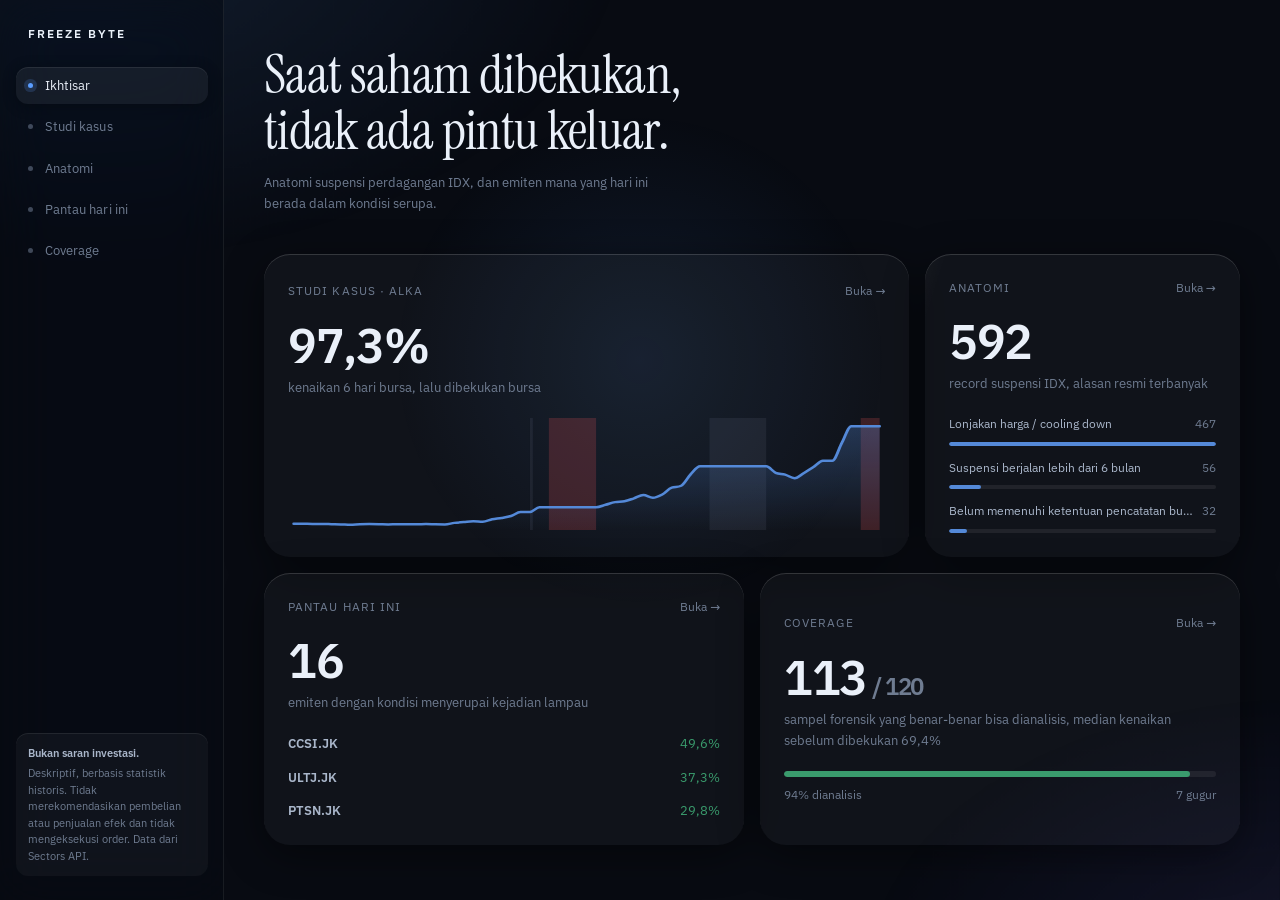
==== commit 5d36eafc: "feat(site): push the motion layer well past restraint Deliberately excessive, by request. Cards tilt" ====
--- a/site/index.html
+++ b/site/index.html
@@ -99,5 +99,6 @@
   <script src="chart.js"></script>
   <script src="app.js"></script>
   <script src="shell.js"></script>
+  <script src="motion.js"></script>
 </body>
 </html>
--- a/site/style.css
+++ b/site/style.css
@@ -13,6 +13,34 @@
  * jaringan.
  */
 
+/* ---------- Font ----------
+ * Di-host sendiri, bukan CDN: situs wajib terbuka dari clone bersih tanpa
+ * jaringan. Subset latin saja, ~154 kB. Lisensi di fonts/NOTICE.md.
+ *
+ * Instrument Serif hanya untuk judul. Angka hero TIDAK memakai serif --
+ * wajah display pada figur utama terbaca sebagai hiasan, bukan data.
+ */
+@font-face {
+  font-family: "Instrument Serif";
+  src: url("fonts/instrument-serif-400.woff2") format("woff2");
+  font-weight: 400; font-style: normal; font-display: swap;
+}
+@font-face {
+  font-family: "IBM Plex Sans";
+  src: url("fonts/ibm-plex-sans-400.woff2") format("woff2");
+  font-weight: 400; font-style: normal; font-display: swap;
+}
+@font-face {
+  font-family: "IBM Plex Sans";
+  src: url("fonts/ibm-plex-sans-500.woff2") format("woff2");
+  font-weight: 500; font-style: normal; font-display: swap;
+}
+@font-face {
+  font-family: "IBM Plex Sans";
+  src: url("fonts/ibm-plex-sans-600.woff2") format("woff2");
+  font-weight: 600; font-style: normal; font-display: swap;
+}
+
 :root {
   --bg: #080b12;
   --bg-2: #0c111a;
@@ -36,11 +64,22 @@
   --ink-2: #aab7cb;
   --ink-3: #6f7c91;
 
+  /* Aksen UI: tautan, fokus, keadaan aktif. Dipilih untuk kontras teks. */
   --accent: #5b9dff;
   --accent-2: #7d6aff;
   --accent-soft: rgba(91, 157, 255, 0.13);
-  --pos: #3ecf8e;
+
+  /* Warna MARK grafik berbeda dari aksen UI, dan bukan karena selera:
+   * keduanya punya pekerjaan berbeda. Ketiganya lolos validator palet pada
+   * permukaan kartu #0e1420 -- band lightness gelap [0,48-0,67], lantai
+   * chroma, pemisahan CVD (deutan ΔE 8,0), dan kontras >= 3:1. Nilai lama
+   * (#5b9dff L 0,697 dan #3ecf8e L 0,762) jatuh di luar band. */
+  --mark: #5489d8;
+  --pos: #3a9b6d;
   --danger: #f2555a;
+
+  --font-display: "Instrument Serif", Georgia, "Times New Roman", serif;
+  --font-ui: "IBM Plex Sans", system-ui, -apple-system, "Segoe UI", sans-serif;
 
   --band-confirmed: rgba(242, 85, 90, 0.20);
   --band-confirmed-edge: rgba(242, 85, 90, 0.55);
@@ -72,7 +111,7 @@
   overflow: hidden;
   background: var(--bg);
   color: var(--ink);
-  font: 0.9375rem/1.6 system-ui, -apple-system, "Segoe UI", sans-serif;
+  font: 0.9375rem/1.62 var(--font-ui);
   -webkit-font-smoothing: antialiased;
 }
 
@@ -90,11 +129,19 @@
 
 /* ---------- Tipografi ---------- */
 
-h1, h2, h3 { font-weight: 600; margin: 0; }
-
-.display { font-size: clamp(1.875rem, 3.4vw, 2.75rem); line-height: 1.06; letter-spacing: -0.028em; }
-h2 { font-size: clamp(1.25rem, 2.4vw, 1.75rem); line-height: 1.16; letter-spacing: -0.02em; }
-h3 { font-size: 0.875rem; line-height: 1.35; letter-spacing: -0.004em; }
+h1, h2 {
+  font-family: var(--font-display);
+  font-weight: 400;
+  margin: 0;
+}
+h3 { font-family: var(--font-ui); font-weight: 600; margin: 0; }
+
+/* Serif berkontras tinggi butuh leading lebih rapat dan tracking mendekati
+ * nol -- tracking negatif yang cocok untuk grotesk justru menempelkan
+ * serifnya. */
+.display { font-size: clamp(2.25rem, 4.2vw, 3.5rem); line-height: 1.04; letter-spacing: -0.012em; }
+h2 { font-size: clamp(1.5rem, 2.8vw, 2.125rem); line-height: 1.14; letter-spacing: -0.008em; }
+h3 { font-size: 0.8125rem; line-height: 1.4; letter-spacing: 0.04em; text-transform: uppercase; color: var(--ink-2); }
 
 p { margin: 0 0 var(--s4); max-width: var(--measure); }
 
@@ -246,9 +293,15 @@
 .bento-card .go { font-size: 0.75rem; color: var(--ink-3); transition: color var(--t-hover) var(--ease-std); }
 .bento-card:hover .go { color: var(--accent); }
 
+/* Figur hero memakai angka proporsional. Lebar-sama membuat angka besar
+ * seperti "113" terbaca renggang; tabular hanya berguna saat angka berjajar
+ * vertikal, yaitu di baris tabel dan tick sumbu. */
 .bento-card .stat {
-  font-size: clamp(2rem, 3.6vw, 2.75rem); line-height: 1;
-  letter-spacing: -0.03em; font-weight: 600; font-variant-numeric: tabular-nums;
+  font-family: var(--font-ui);
+  font-size: clamp(2.125rem, 3.8vw, 3rem); line-height: 1;
+  letter-spacing: -0.028em; font-weight: 600;
+  font-variant-numeric: proportional-nums;
+  font-feature-settings: "ss02";
 }
 .bento-card .stat-note { color: var(--ink-3); font-size: 0.8125rem; margin-top: var(--s2); }
 
@@ -263,13 +316,14 @@
   grid-column: 1 / -1; height: 4px; border-radius: var(--r-pill);
   background: rgba(255, 255, 255, 0.07); overflow: hidden;
 }
-.minibar .fill { display: block; height: 100%; border-radius: var(--r-pill); background: var(--accent); }
+.minibar .fill { display: block; height: 100%; border-radius: var(--r-pill); background: var(--mark); }
 
 /* Daftar ringkas emiten. */
 .minilist { display: flex; flex-direction: column; gap: var(--s3); margin-top: var(--s5); }
 .minilist div { display: flex; justify-content: space-between; font-size: 0.8125rem; }
 .minilist .sym { color: var(--ink-2); font-weight: 600; }
 .minilist .val { font-variant-numeric: tabular-nums; }
+.minilist .sym { font-variant-numeric: normal; }
 
 /* Meter coverage. */
 .meter { margin-top: var(--s5); }
@@ -303,16 +357,19 @@
   background: var(--glass-1);
   box-shadow: var(--lift);
 }
-.tile .value { font-size: 1.625rem; line-height: 1.1; letter-spacing: -0.02em; font-weight: 600; font-variant-numeric: tabular-nums; }
+.tile .value {
+  font-size: 1.75rem; line-height: 1.1; letter-spacing: -0.022em;
+  font-weight: 600; font-variant-numeric: proportional-nums;
+}
 .tile .label { color: var(--ink-3); font-size: 0.75rem; line-height: 1.45; margin-top: var(--s2); }
 
 /* ---------- Grafik ---------- */
 
 .price-chart { width: 100%; height: auto; display: block; overflow: visible; }
-.price-line { fill: none; stroke: var(--accent); stroke-width: 2; stroke-linejoin: round; stroke-linecap: round; }
+.price-line { fill: none; stroke: var(--mark); stroke-width: 2; stroke-linejoin: round; stroke-linecap: round; }
 .price-area { fill: url(#priceFill); }
 .grid { stroke: rgba(255, 255, 255, 0.06); stroke-width: 1; }
-.axis-label { fill: var(--ink-3); font-size: 11px; letter-spacing: 0.02em; }
+.axis-label { fill: var(--ink-3); font-size: 11px; letter-spacing: 0.02em; font-variant-numeric: tabular-nums; }
 .axis-label.y { text-anchor: end; }
 .axis-label.x { text-anchor: middle; }
 
@@ -327,7 +384,8 @@
 
 .hit { fill: transparent; }
 .crosshair { stroke: var(--edge-hi); stroke-width: 1; }
-.focus-dot { fill: var(--accent); stroke: var(--bg); stroke-width: 2; }
+/* Cincin 2px berwarna permukaan, bukan border -- pemisah mark bertumpuk. */
+.focus-dot { fill: var(--mark); stroke: var(--bg); stroke-width: 2; }
 
 .readout {
   display: flex; flex-wrap: wrap; gap: var(--s4);
@@ -366,8 +424,22 @@
   font-weight: 500; font-size: 0.6875rem; letter-spacing: 0.07em;
   text-transform: uppercase; white-space: nowrap; box-shadow: var(--rim-soft);
 }
-td.num { font-variant-numeric: tabular-nums; white-space: nowrap; }
+/* Angka berjajar vertikal, jadi di sinilah tabular-nums benar-benar
+ * bekerja. Rata kanan supaya satuan dan desimalnya sejajar. */
+td.num, th.num { text-align: right; }
+td.num { font-variant-numeric: tabular-nums; white-space: nowrap; color: var(--ink); }
+
+/* Batang diverging: besaran DAN tanda dalam satu mark, di samping angkanya.
+ * Angkanya sendiri tetap bertinta biasa -- teks memakai token teks, warna
+ * dibawa oleh mark di sebelahnya, bukan oleh digitnya. */
+.bar { display: block; height: 4px; margin-top: 5px; position: relative; background: rgba(255,255,255,0.05); border-radius: 2px; }
+.bar i { position: absolute; top: 0; height: 100%; border-radius: 2px; }
+.bar i.up { left: 50%; background: var(--mark); }
+.bar i.down { right: 50%; background: var(--danger); }
+.bar::after { content: ""; position: absolute; left: 50%; top: -2px; width: 1px; height: 8px; background: rgba(255,255,255,0.14); }
 /* Warna hanya menegaskan tanda yang sudah tertulis di angkanya. */
+/* Dipakai pada figur ringkas (kartu, daftar mini) tempat angkanya berdiri
+ * sendiri tanpa mark pendamping. Di tabel, tanda dibawa batang. */
 .pos { color: var(--pos); }
 .neg { color: var(--danger); }
 
@@ -393,7 +465,7 @@
 .card:hover { background: var(--glass-2); box-shadow: 0 14px 48px rgba(0, 0, 0, 0.5), inset 0 1px 0 rgba(255, 255, 255, 0.19); }
 .card .sym { display: flex; align-items: baseline; justify-content: space-between; gap: var(--s2); margin-bottom: var(--s3); }
 .card .sym strong { font-size: 0.9375rem; }
-.card .ret { font-size: 1.25rem; font-weight: 600; font-variant-numeric: tabular-nums; letter-spacing: -0.02em; }
+.card .ret { font-size: 1.25rem; font-weight: 600; font-variant-numeric: proportional-nums; letter-spacing: -0.02em; }
 .card .meta { display: flex; gap: var(--s4); font-size: 0.75rem; color: var(--ink-3); margin-bottom: var(--s3); font-variant-numeric: tabular-nums; }
 .card details { margin-top: var(--s3); }
 .card summary { cursor: pointer; font-size: 0.75rem; color: var(--ink-3); list-style: none; }
@@ -437,6 +509,120 @@
 
 :focus-visible { outline: 2px solid var(--accent); outline-offset: 2px; border-radius: var(--r-md); }
 
+
+/* ================= Lapisan gerak =================
+ * Sengaja berlebih. Seluruh blok ini mati di bawah prefers-reduced-motion
+ * lewat selector universal di bagian preferensi sistem, jadi efek baru
+ * tidak perlu didaftarkan ulang di sana.
+ */
+
+@keyframes rise {
+  from { opacity: 0; transform: translateY(18px) scale(0.97); filter: blur(6px); }
+  to   { opacity: 1; transform: none; filter: blur(0); }
+}
+
+/* Ayunan pintu kaca: panel berputar masuk pada sumbu Y dengan perspektif.
+ * Masuk 420ms, keluar jauh lebih pendek -- yang keluar tugasnya minggir. */
+@keyframes door-in {
+  from { opacity: 0; transform: perspective(1400px) rotateY(-9deg) translateY(14px) scale(0.965); filter: blur(8px); }
+  to   { opacity: 1; transform: perspective(1400px) rotateY(0) translateY(0) scale(1); filter: blur(0); }
+}
+
+@keyframes sweep { from { transform: translateX(-120%) skewX(-18deg); } to { transform: translateX(320%) skewX(-18deg); } }
+
+@keyframes drift {
+  0%   { transform: translate3d(0, 0, 0) scale(1); }
+  50%  { transform: translate3d(2.5%, -1.5%, 0) scale(1.06); }
+  100% { transform: translate3d(0, 0, 0) scale(1); }
+}
+
+@keyframes draw { to { stroke-dashoffset: 0; } }
+
+/* Panel memakai ayunan pintu, bukan geser datar. */
+.pane[data-active] {
+  animation: door-in 420ms cubic-bezier(0.16, 1, 0.3, 1) both;
+  transform-origin: left center;
+}
+
+/* Glow ambient kini menghela napas sangat pelan. Diakui: ini persis yang
+ * ditolak saat menelaah Compsphere, dan alasannya masih berlaku -- osilasi
+ * lambat di halaman data terbaca sebagai alarm. Dipasang atas permintaan
+ * eksplisit, dan ia lenyap total di bawah reduced-motion. */
+.glow { animation: drift 26s ease-in-out infinite; will-change: transform; }
+
+/* Sorot yang mengikuti kursor, di bawah konten. */
+.canvas::before {
+  content: "";
+  position: fixed;
+  inset: 0;
+  z-index: 0;
+  pointer-events: none;
+  background: radial-gradient(22rem 22rem at var(--mx, 50%) var(--my, 40%),
+              rgba(91, 157, 255, 0.10), transparent 70%);
+  transition: opacity 400ms var(--ease-std);
+}
+
+/* Kartu bento: kilau mengikuti pointer, plus sapuan sekali saat hover. */
+.bento-card {
+  position: relative;
+  overflow: hidden;
+  transform-style: preserve-3d;
+  will-change: transform;
+}
+.bento-card > * { position: relative; z-index: 1; }
+
+.bento-card::before {
+  content: "";
+  position: absolute;
+  inset: 0;
+  z-index: 0;
+  pointer-events: none;
+  opacity: 0;
+  background: radial-gradient(14rem 14rem at var(--gx, 50%) var(--gy, 50%),
+              rgba(255, 255, 255, 0.10), transparent 68%);
+  transition: opacity 260ms var(--ease-std);
+}
+.bento-card:hover::before { opacity: 1; }
+
+.bento-card::after {
+  content: "";
+  position: absolute;
+  top: 0; bottom: 0; left: 0;
+  width: 42%;
+  z-index: 0;
+  pointer-events: none;
+  background: linear-gradient(90deg, transparent, rgba(255, 255, 255, 0.07), transparent);
+  transform: translateX(-120%) skewX(-18deg);
+}
+.bento-card:hover::after { animation: sweep 820ms cubic-bezier(0.16, 1, 0.3, 1); }
+
+/* Tilt ditulis oleh skrip lewat style inline, jadi transisinya hanya
+ * mengurus kepulangan saat pointer pergi. */
+.bento-card { transition: transform 420ms var(--ease), background var(--t-hover) var(--ease-std), box-shadow var(--t-hover) var(--ease-std); }
+.bento-card:hover { transform: none; }
+.bento-card.pressed { transform: scale(0.985) !important; transition: transform 90ms var(--ease-std); }
+
+.bento-card .go { transition: transform 260ms var(--ease), color var(--t-hover) var(--ease-std); }
+.bento-card:hover .go { transform: translateX(5px); }
+
+/* Garis harga menggambar dirinya sendiri; area dan band menyusul. */
+.price-line.draw { stroke-dasharray: var(--len); stroke-dashoffset: var(--len); animation: draw 1400ms cubic-bezier(0.16, 1, 0.3, 1) 180ms both; }
+.price-area.draw { animation: rise 900ms cubic-bezier(0.16, 1, 0.3, 1) 420ms both; }
+.freeze-band.enter { animation: rise 700ms cubic-bezier(0.16, 1, 0.3, 1) both; }
+
+.tile { will-change: transform; transition: transform var(--t-hover) var(--ease-std), box-shadow var(--t-hover) var(--ease-std); }
+.tile:hover { transform: translateY(-3px); box-shadow: 0 16px 52px rgba(0, 0, 0, 0.5), inset 0 1px 0 rgba(255, 255, 255, 0.2); }
+
+.rail nav a, .back { will-change: transform; transition: transform 340ms var(--ease), color var(--t-hover) var(--ease-std), background var(--t-hover) var(--ease-std), box-shadow var(--t-hover) var(--ease-std); }
+.rail nav a[aria-current="page"] .dot { box-shadow: 0 0 0 4px rgba(91, 157, 255, 0.18); }
+
+.card { will-change: transform; }
+.card:hover { transform: translateY(-2px) scale(1.006); }
+
+tbody tr { will-change: background; }
+tbody tr:hover td:first-child { transform: translateX(3px); }
+tbody tr td:first-child { transition: transform 240ms var(--ease); }
+
 /* ---------- Preferensi sistem ----------
  * Tiga sinyal, ditangani terpisah, dan semuanya menyeluruh. */
 
@@ -447,7 +633,13 @@
     transition-duration: 0.01ms !important;
   }
   .pane[data-active] { animation: none; }
-  .bento-card:hover { transform: none; }
+  .bento-card, .bento-card:hover, .card:hover, .tile:hover,
+  .rail nav a, .back { transform: none !important; }
+  .bento-card::before, .bento-card::after, .canvas::before { display: none; }
+  .glow { animation: none; transform: none; }
+  .price-line.draw { stroke-dasharray: none; stroke-dashoffset: 0; animation: none; }
+  .price-area.draw, .freeze-band.enter { animation: none; }
+  tbody tr:hover td:first-child { transform: none; }
 }
 
 @media (prefers-reduced-transparency: reduce) {
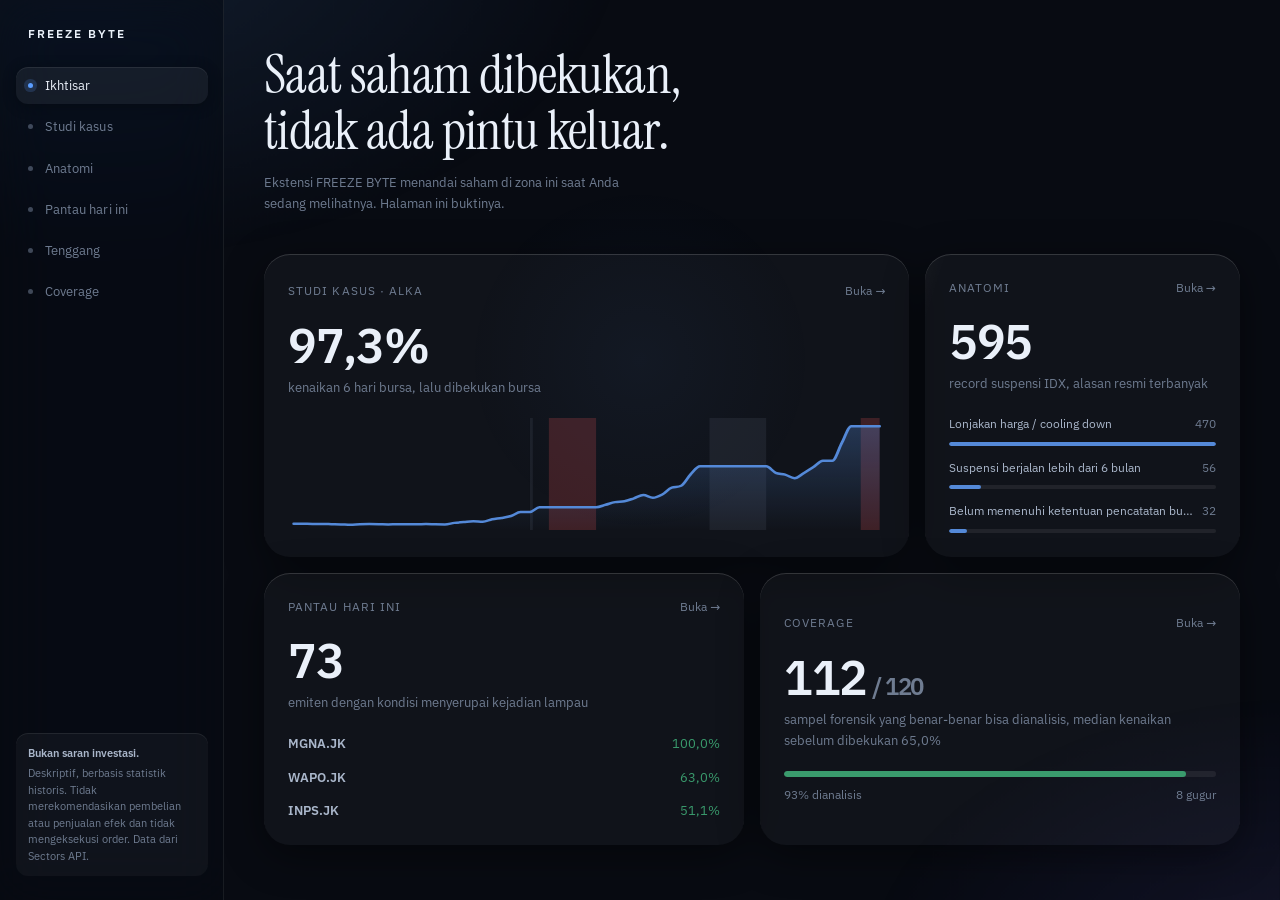
==== commit fc11c86a: "feat(site): turn the site into the evidence page for the extension Adds the ?symbol= deep link the e" ====
--- a/site/index.html
+++ b/site/index.html
@@ -19,6 +19,7 @@
         <a href="#alka" data-pane="alka"><i class="dot"></i>Studi kasus</a>
         <a href="#anatomi" data-pane="anatomi"><i class="dot"></i>Anatomi</a>
         <a href="#pantau" data-pane="pantau"><i class="dot"></i>Pantau hari ini</a>
+        <a href="#tenggang" data-pane="tenggang"><i class="dot"></i>Tenggang</a>
         <a href="#coverage" data-pane="coverage"><i class="dot"></i>Coverage</a>
       </nav>
       <div class="rail-foot">
@@ -37,8 +38,8 @@
         <div class="pane-head">
           <h1 class="display">Saat saham dibekukan,<br>tidak ada pintu keluar.</h1>
           <p class="pane-note">
-            Anatomi suspensi perdagangan IDX, dan emiten mana yang hari ini
-            berada dalam kondisi serupa.
+            Ekstensi FREEZE BYTE menandai saham di zona ini saat Anda sedang
+            melihatnya. Halaman ini buktinya.
           </p>
         </div>
         <div class="bento" id="bento"></div>
@@ -79,10 +80,18 @@
           <a class="back" href="#ikhtisar">&larr; Ikhtisar</a>
           <div class="row">
             <h2>Pantau hari ini</h2>
-            <p class="pane-note">Deskriptif, bukan prediksi.</p>
+            <p class="pane-note">Semesta yang dikenali ekstensi. Deskriptif, bukan prediksi.</p>
           </div>
         </div>
         <div id="watchlist-table"></div>
+      </section>
+
+      <section class="pane" id="pane-tenggang" data-pane="tenggang" tabindex="-1">
+        <div class="pane-head">
+          <a class="back" href="#ikhtisar">&larr; Ikhtisar</a>
+          <div class="row"><h2>Seberapa awal zonanya terlihat</h2></div>
+        </div>
+        <div class="panel"><div id="lead-time"></div></div>
       </section>
 
       <section class="pane" id="pane-coverage" data-pane="coverage" tabindex="-1">
--- a/site/style.css
+++ b/site/style.css
@@ -77,6 +77,7 @@
   --mark: #5489d8;
   --pos: #3a9b6d;
   --danger: #f2555a;
+  --warn: #e0a43a;
 
   --font-display: "Instrument Serif", Georgia, "Times New Roman", serif;
   --font-ui: "IBM Plex Sans", system-ui, -apple-system, "Segoe UI", sans-serif;
@@ -449,6 +450,88 @@
 
 .row-count { font-size: 0.75rem; color: var(--ink-3); margin: var(--s4) 0 0; }
 
+
+/* ---------- Toolbar tabel ----------
+ * Satu baris kontrol DI ATAS tabel yang dicakupnya, bukan di dalam kartunya
+ * dan bukan per kolom.
+ */
+.toolbar {
+  display: flex;
+  flex-wrap: wrap;
+  align-items: center;
+  gap: var(--s3);
+  margin-bottom: var(--s4);
+}
+
+.search {
+  position: relative;
+  display: flex;
+  align-items: center;
+  gap: var(--s2);
+  flex: 1 1 15rem;
+  max-width: 22rem;
+  padding: var(--s2) var(--s3);
+  border-radius: var(--r-pill);
+  background: var(--glass-1);
+  box-shadow: var(--rim-soft);
+  transition: background var(--t-hover) var(--ease-std), box-shadow var(--t-hover) var(--ease-std);
+}
+.search:focus-within { background: var(--glass-2); box-shadow: var(--rim), 0 0 0 2px var(--accent-soft); }
+.search svg { flex: none; opacity: 0.55; }
+
+.search input {
+  flex: 1;
+  min-width: 0;
+  border: 0;
+  background: none;
+  color: var(--ink);
+  font: inherit;
+  font-size: 0.8125rem;
+  outline: none;
+}
+.search input::placeholder { color: var(--ink-3); }
+.search input::-webkit-search-cancel-button { filter: invert(0.6); }
+
+kbd {
+  flex: none;
+  font: 500 0.6875rem/1 var(--font-ui);
+  color: var(--ink-3);
+  padding: 3px 6px;
+  border-radius: 5px;
+  background: rgba(255, 255, 255, 0.06);
+  box-shadow: var(--rim-soft);
+}
+.search:focus-within kbd { opacity: 0; }
+
+.sorts { display: flex; gap: var(--s1); flex-wrap: wrap; }
+.sorts button {
+  font: inherit;
+  font-size: 0.75rem;
+  color: var(--ink-3);
+  cursor: pointer;
+  border: 0;
+  padding: var(--s2) var(--s3);
+  border-radius: var(--r-pill);
+  background: var(--glass-1);
+  box-shadow: var(--rim-soft);
+  transition: color var(--t-hover) var(--ease-std), background var(--t-hover) var(--ease-std);
+}
+.sorts button:hover { color: var(--ink-2); background: var(--glass-2); }
+.sorts button:active { background: var(--glass-3); transition: none; }
+.sorts button[aria-pressed="true"] { color: var(--ink); background: var(--glass-2); box-shadow: var(--lift-sm); }
+.sorts button .dir { opacity: 0; margin-left: 3px; }
+.sorts button[aria-pressed="true"] .dir { opacity: 0.8; }
+
+.toolbar .count { margin-left: auto; font-size: 0.75rem; color: var(--ink-3); font-variant-numeric: tabular-nums; }
+
+.empty {
+  padding: var(--s8) var(--s5);
+  text-align: center;
+  color: var(--ink-3);
+  font-size: 0.8125rem;
+}
+.empty strong { color: var(--ink-2); }
+
 /* ---------- Grid kartu pantau ---------- */
 
 .card-grid {
@@ -557,8 +640,8 @@
   inset: 0;
   z-index: 0;
   pointer-events: none;
-  background: radial-gradient(22rem 22rem at var(--mx, 50%) var(--my, 40%),
-              rgba(91, 157, 255, 0.10), transparent 70%);
+  background: radial-gradient(15rem 15rem at var(--mx, 50%) var(--my, 40%),
+              rgba(91, 157, 255, 0.045), transparent 72%);
   transition: opacity 400ms var(--ease-std);
 }
 
@@ -668,3 +751,13 @@
   .bento-card, .bento-card.lg, .bento-card.sm, .bento-card.wide { grid-column: span 6; }
   .table-wrap { max-height: none; }
 }
+
+.tier {
+  display: inline-block; margin-top: .4rem; padding: .15rem .55rem;
+  border-radius: 999px; font-size: .75rem; font-weight: 600;
+  border: 1px solid currentColor;
+}
+.tier.tinggi { color: var(--danger); }
+.tier.sedang { color: var(--warn); }
+.tier::before { content: "\25B2\00a0"; }
+.tier.sedang::before { content: "\25B3\00a0"; }
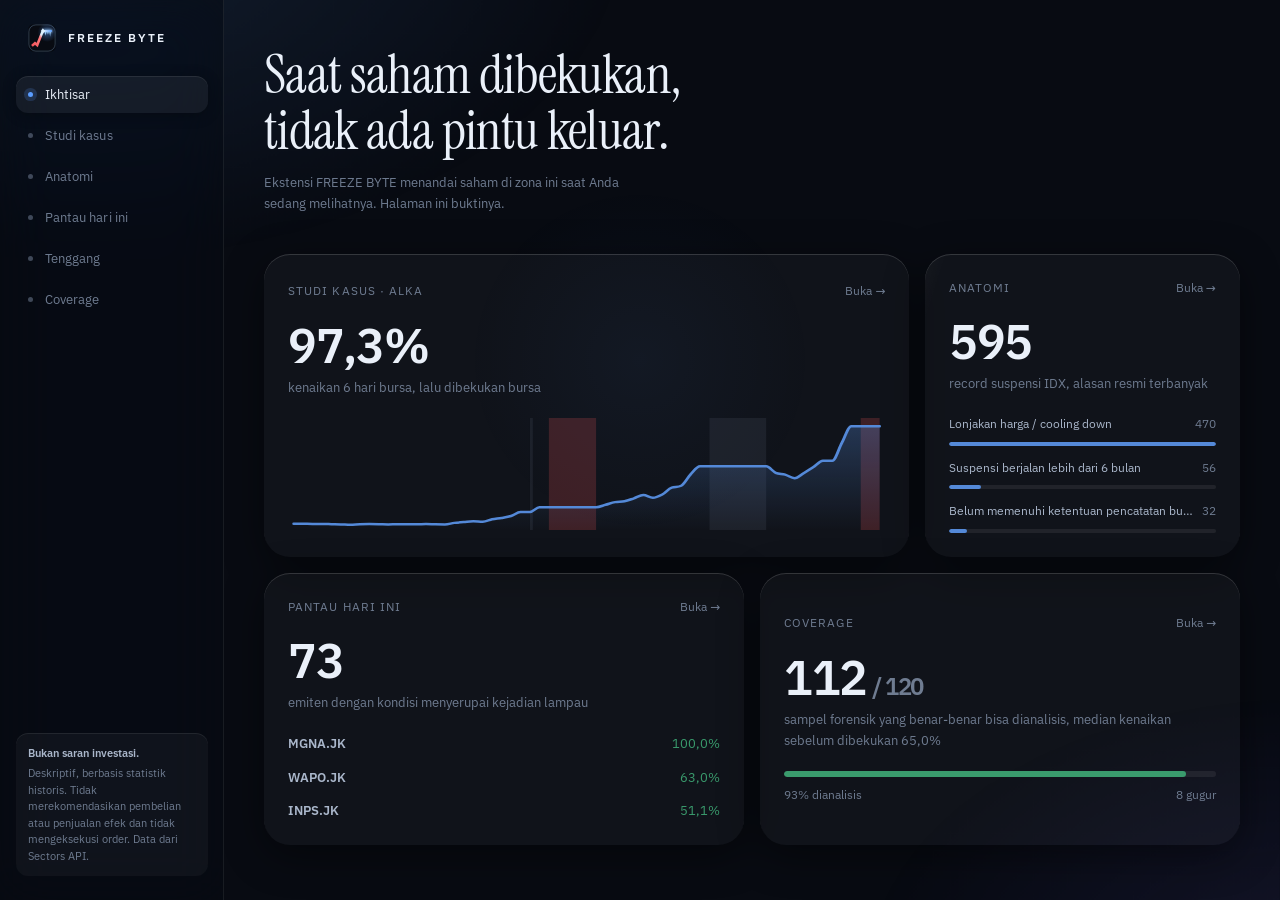
==== commit 76c51de6: "feat: add the frozen-rally logo to the extension, site, and README Extension icons at 16/32/48/128 p" ====
--- a/site/index.html
+++ b/site/index.html
@@ -6,14 +6,14 @@
   <meta name="color-scheme" content="dark">
   <title>FREEZE BYTE — anatomi suspensi perdagangan IDX</title>
   <link rel="stylesheet" href="style.css">
-  <link rel="icon" href="data:,">
+  <link rel="icon" href="logo.svg" type="image/svg+xml">
 </head>
 <body>
   <div class="glow" aria-hidden="true"></div>
 
   <div class="shell">
     <aside class="rail">
-      <a class="wordmark" href="#ikhtisar">FREEZE&nbsp;BYTE</a>
+      <a class="wordmark" href="#ikhtisar"><img src="logo.svg" alt="" width="28" height="28">FREEZE&nbsp;BYTE</a>
       <nav aria-label="Bagian">
         <a href="#ikhtisar" data-pane="ikhtisar"><i class="dot"></i>Ikhtisar</a>
         <a href="#alka" data-pane="alka"><i class="dot"></i>Studi kasus</a>
--- a/site/style.css
+++ b/site/style.css
@@ -174,7 +174,9 @@
 .wordmark {
   font-size: 0.75rem; font-weight: 700; letter-spacing: 0.17em;
   color: var(--ink); text-decoration: none; padding: 0 var(--s3);
-}
+  display: flex; align-items: center; gap: var(--s3);
+}
+.wordmark img { flex: none; }
 
 .rail nav { display: flex; flex-direction: column; gap: var(--s1); }
 
@@ -217,6 +219,7 @@
 .pane {
   display: none;
   flex: 1;
+  min-width: 0;
   min-height: 0;
   overflow-y: auto;
   overscroll-behavior: contain;
